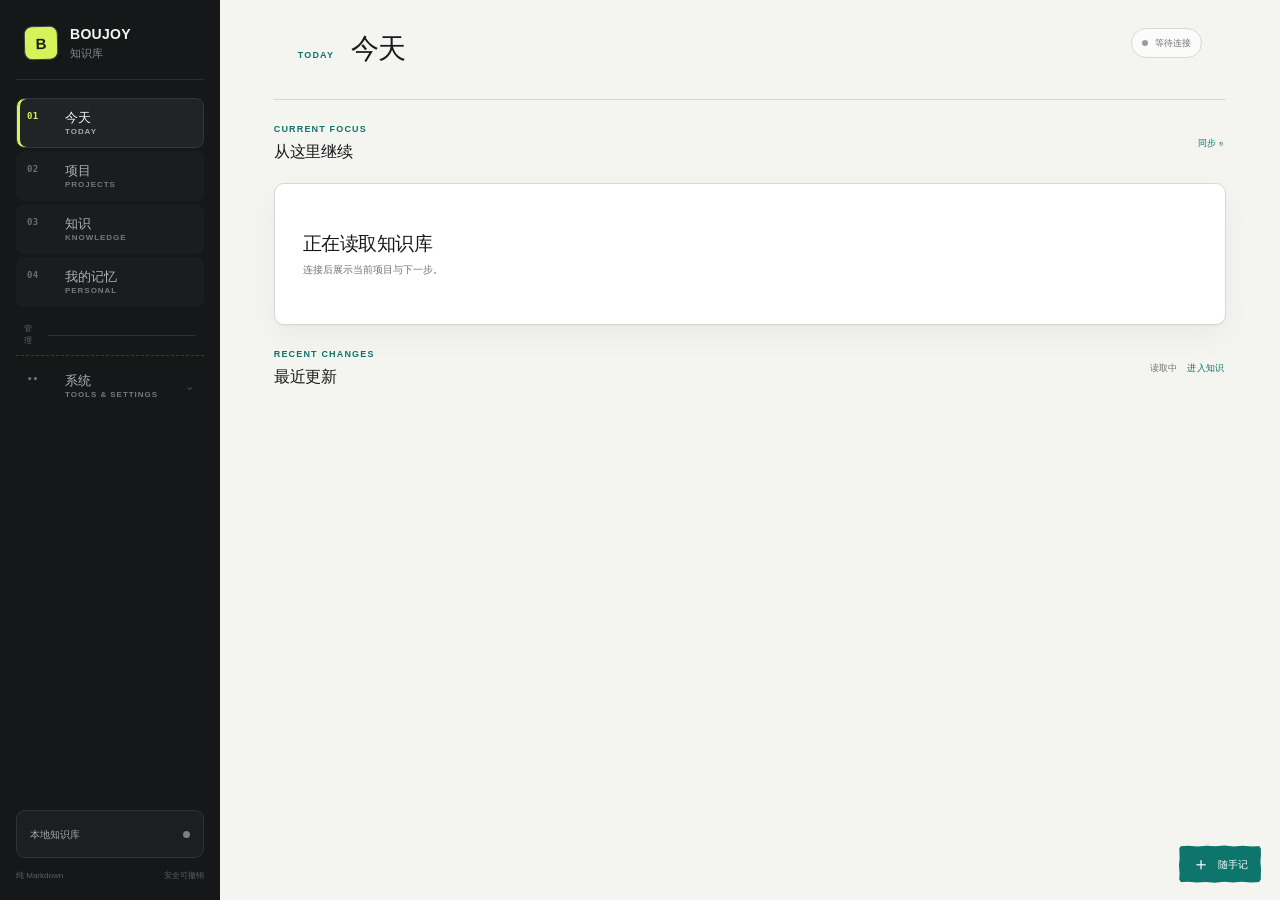
==== AI-Second-Brain-UI/index.html @ 70774db9 "refactor(ui): structure Bok around work and knowledge" ====
<!doctype html>
<html lang="zh-CN">
  <head>
    <meta charset="UTF-8" />
    <meta name="viewport" content="width=device-width, initial-scale=1" />
    <meta name="description" content="Boujoy知识库的本地工作台" />
    <title>Boujoy知识库</title>
    <link rel="icon" href="data:," />
    <link rel="stylesheet" href="./styles.css?v=20260824-22" />
    <link rel="stylesheet" href="./polish.css?v=20260830-3" />
  </head>
  <body class="context-hidden">
    <div class="app-shell">
      <aside class="sidebar" aria-label="知识库导航">
        <div class="brand">
          <div class="brand-mark" aria-hidden="true">B</div>
          <div class="brand-copy"><strong>BOUJOY</strong><span>知识库</span></div>
        </div>

        <nav class="nav-list" id="navList">
          <button class="nav-item is-active" data-view="overview" data-scope="library" aria-current="page" aria-label="今天">
            <span class="nav-number">01</span><span class="nav-copy"><strong>今天</strong><small>TODAY</small></span>
          </button>
          <button class="nav-item" data-view="library" data-scope="projects" aria-controls="libraryView" aria-label="项目">
            <span class="nav-number">02</span><span class="nav-copy"><strong>项目</strong><small>PROJECTS</small></span>
          </button>
          <button class="nav-item" data-view="library" data-scope="knowledge" aria-controls="libraryView" aria-label="知识">
            <span class="nav-number">03</span><span class="nav-copy"><strong>知识</strong><small>KNOWLEDGE</small></span>
          </button>
          <button class="nav-item" data-view="person" data-scope="library" aria-controls="personView" aria-label="我的记忆">
            <span class="nav-number">04</span><span class="nav-copy"><strong>我的记忆</strong><small>PERSONAL</small></span>
          </button>
          <div class="nav-divider" role="separator"><span>管理</span></div>
          <details class="nav-group" id="libraryNavGroup">
            <summary class="nav-group-toggle" aria-label="展开系统功能"><span class="nav-number">••</span><span class="nav-copy"><strong>系统</strong><small>TOOLS &amp; SETTINGS</small></span><span class="nav-chevron" aria-hidden="true">⌄</span></summary>
            <div class="nav-group-items">
              <button class="nav-item" data-view="memory" data-scope="library" data-memory-tab-target="today" aria-label="记忆管理"><span>记忆管理</span></button>
              <button class="nav-item" data-view="memory" data-scope="library" data-memory-tab-target="search" aria-label="记忆搜索"><span>记忆搜索</span></button>
              <button class="nav-item" data-view="memory" data-scope="library" data-memory-tab-target="inbox" aria-label="记忆收件箱"><span>记忆收件箱</span></button>
              <button class="nav-item" data-view="memory" data-scope="library" data-memory-tab-target="notes" aria-label="随手记"><span>随手记</span></button>
              <button class="nav-item" id="systemPipelineNav" data-view="pipeline" data-scope="library" aria-label="生产管线"><span>生产管线</span></button>
              <button class="nav-item" data-view="atlas" data-scope="library" aria-label="关系探索"><span>关系探索</span></button>
              <button class="nav-item" data-view="health" data-scope="library" aria-label="健康中心"><span>健康中心</span></button>
              <button class="nav-item" data-view="memory" data-scope="library" data-memory-tab-target="settings" aria-label="设置与备份"><span>设置与备份</span></button>
              <button class="nav-item" data-view="library" data-scope="all" aria-label="原始文件"><span>原始文件</span></button>
            </div>
          </details>
        </nav>

        <details class="vault-status" aria-live="polite">
          <summary class="status-title"><span>本地知识库</span><span class="status-dot" id="statusDot"></span></summary>
          <strong id="fileCount">正在连接</strong>
          <div class="vault-status-details">
            <div class="status-meter"><span id="statusMeter"></span></div>
            <p id="vaultPath">读取本地 Markdown</p>
            <button class="ghost-button" id="connectVault">选择知识库文件夹</button>
          </div>
          <input id="folderFallback" type="file" webkitdirectory multiple accept=".md,text/markdown" hidden />
        </details>

        <div class="sidebar-footer"><span>纯 Markdown</span><span>安全可撤销</span></div>
      </aside>

      <main class="main-panel">
        <header class="main-header">
          <div>
            <p class="eyebrow" id="mainEyebrow"></p>
            <h1 id="mainTitle">你的第二大脑</h1>
            <p class="main-subtitle" id="mainSubtitle">项目、知识与方法，在一个本地空间持续生长。</p>
          </div>
          <div class="sync-chip" id="syncChip"><span class="sync-indicator"></span><span id="syncLabel">正在连接</span></div>
        </header>

        <section class="search-section" id="searchSection" aria-label="搜索和筛选">
          <label class="search-box">
            <span aria-hidden="true">⌕</span>
            <input id="searchInput" type="search" autocomplete="off" aria-label="搜索知识库" placeholder="搜索项目、知识卡、标签或正文…" />
            <kbd id="searchShortcut">⌘ K</kbd>
          </label>
          <div class="filter-row" id="filterRow" aria-label="内容范围">
            <button class="filter-pill" data-scope="projects" aria-pressed="false">项目</button>
            <button class="filter-pill is-active" data-scope="knowledge" aria-pressed="true">知识</button>
            <button class="filter-pill" data-scope="all" aria-pressed="false">全部来源</button>
            <details class="filter-more" id="filterMore">
              <summary class="filter-more-toggle">更多 <span aria-hidden="true">⌄</span></summary>
              <div class="filter-more-menu">
                <button class="filter-pill" data-scope="content" data-conditional-scope aria-pressed="false">内容</button>
                <button class="filter-pill" data-scope="prompts" data-conditional-scope aria-pressed="false">提示词</button>
                <button class="filter-pill" data-scope="business" data-conditional-scope aria-pressed="false">商业</button>
                <button class="filter-pill" data-scope="skills" data-conditional-scope aria-pressed="false">Skill</button>
              </div>
            </details>
          </div>
          <div class="active-query" id="activeQuery" hidden>
            <span id="activeQueryText"></span><button id="clearFilters" type="button">清除条件</button>
          </div>
        </section>

        <div class="dashboard-view" id="overviewView">
          <section class="focus-section">
            <div class="section-heading">
              <div><span class="section-kicker">CURRENT FOCUS</span><h2>从这里继续</h2></div>
              <button class="text-button" id="manualRefresh">同步 ↻</button>
            </div>
            <article class="focus-card" id="focusCard">
              <div class="focus-placeholder"><div><h3>正在读取知识库</h3><p>连接后展示当前项目与下一步。</p></div></div>
            </article>
          </section>
          <div id="pipelinePreview" hidden></div>
          <section class="cards-section">
            <div class="section-heading">
              <div><span class="section-kicker">RECENT CHANGES</span><h2>最近更新</h2></div>
              <div class="section-actions"><span class="result-count" id="overviewResultCount">读取中</span><button class="text-button" id="viewAllCards" type="button">进入知识</button></div>
            </div>
            <div class="card-grid" id="overviewCardGrid"></div>
          </section>
          <section class="video-showcase-section" id="videoShowcaseSection" hidden>
            <div class="section-heading">
              <div><h2>视频</h2></div>
              <span class="result-count" id="videoResultCount">读取中</span>
            </div>
            <div class="video-showcase" id="videoShowcase"></div>
            <div class="empty-state video-empty" id="videoEmpty" hidden><strong>还没有登记视频</strong><p>把视频路径加入 00-System/Asset-Index.md 后，这里会自动出现。</p></div>
          </section>
        </div>

        <section class="tool-view memory-view" id="memoryView" hidden aria-label="Bok 记忆工作台">
          <div class="atlas-toolbar memory-toolbar">
            <div><span class="section-kicker">BOK MEMORY</span><h2>记忆工作台</h2><p>随手记、检索、受保护候选和撤销都在这里；后台理解默认不打断当前工作。</p></div>
            <div class="health-toolbar-actions"><button class="text-button" id="memoryQuickNote" type="button">＋ 随手记</button><button class="text-button" id="memoryRefresh" type="button">刷新 ↻</button></div>
          </div>
          <div class="person-loading" id="memoryLoading" role="status" aria-live="polite"><span class="sync-indicator"></span><strong>正在读取 Bok 状态</strong></div>
          <div class="person-unavailable" id="memoryUnavailable" hidden><span class="person-lock">◇</span><h3>Bok 暂时不可用</h3><p>请通过本地 App 或预览服务打开；知识库浏览仍可继续使用。</p></div>
          <div class="memory-workspace" id="memoryWorkspace" hidden>
            <section class="memory-hero" id="memoryHero"></section>
            <div class="person-tabs memory-tabs" id="memoryTabs" role="tablist" aria-label="Bok 工作台视图">
              <button class="is-active" id="memoryTodayTab" data-memory-tab="today" role="tab" aria-selected="true" aria-controls="memoryTodayPanel">今天</button>
              <button id="memorySearchTab" data-memory-tab="search" role="tab" aria-selected="false" aria-controls="memorySearchPanel" tabindex="-1">语义搜索</button>
              <button id="memoryInboxTab" data-memory-tab="inbox" role="tab" aria-selected="false" aria-controls="memoryInboxPanel" tabindex="-1">记忆收件箱 <span id="memoryInboxBadge">0</span></button>
              <button id="memoryNotesTab" data-memory-tab="notes" role="tab" aria-selected="false" aria-controls="memoryNotesPanel" tabindex="-1">随手记 <span id="memoryNotesBadge">0</span></button>
              <button id="memoryActivityTab" data-memory-tab="activity" role="tab" aria-selected="false" aria-controls="memoryActivityPanel" tabindex="-1">活动与撤销</button>
              <button id="memorySettingsTab" data-memory-tab="settings" role="tab" aria-selected="false" aria-controls="memorySettingsPanel" tabindex="-1">设置</button>
            </div>
            <section class="memory-panel" id="memoryTodayPanel" data-memory-panel="today" role="tabpanel" aria-labelledby="memoryTodayTab">
              <div class="memory-today-grid"><article class="memory-project-card" id="memoryProjectCard"></article><article class="memory-attention-card" id="memoryAttentionCard"></article></div>
              <section><div class="section-heading"><div><span class="section-kicker">RECENT ACTIVITY</span><h2>最近发生了什么</h2></div></div><div class="memory-activity-list" id="memoryTodayActivity"></div></section>
            </section>
            <section class="memory-panel" id="memorySearchPanel" data-memory-panel="search" role="tabpanel" aria-labelledby="memorySearchTab" hidden>
              <form class="memory-search-form" id="memorySearchForm"><label><span aria-hidden="true">⌕</span><input id="memorySearchInput" type="search" autocomplete="off" aria-label="搜索 Bok 记忆" placeholder="用一句话搜索知识、项目和方法…" /></label><div class="memory-search-scope" id="memorySearchScope"><button class="is-active" type="button" data-memory-scope="default">快速范围</button><button type="button" data-memory-scope="all">搜索全部</button></div><button class="primary-button" id="memorySearchSubmit" type="submit">搜索</button></form>
              <div class="memory-search-meta" id="memorySearchMeta">默认优先搜索日常知识；需要时再切换“搜索全部”。</div>
              <div class="memory-search-results" id="memorySearchResults"><div class="person-empty"><strong>输入你真正想找的内容</strong><p>结果会显示命中原因、来源段落和更新时间。</p></div></div>
            </section>
            <section class="memory-panel" id="memoryInboxPanel" data-memory-panel="inbox" role="tabpanel" aria-labelledby="memoryInboxTab" hidden><div class="memory-inbox-list" id="memoryInboxList"></div></section>
            <section class="memory-panel" id="memoryNotesPanel" data-memory-panel="notes" role="tabpanel" aria-labelledby="memoryNotesTab" hidden><div class="memory-panel-heading"><div><span class="section-kicker">QUICK NOTES</span><h2>随手记</h2><p>先记下来，不要求标题、分类或标签。</p></div><button class="primary-button" id="memoryNewNote" type="button">记一条</button></div><div class="memory-note-list" id="memoryNoteList"></div></section>
            <section class="memory-panel" id="memoryActivityPanel" data-memory-panel="activity" role="tabpanel" aria-labelledby="memoryActivityTab" hidden><div class="memory-activity-list" id="memoryActivityList"></div></section>
            <section class="memory-panel" id="memorySettingsPanel" data-memory-panel="settings" role="tabpanel" aria-labelledby="memorySettingsTab" hidden><div class="memory-settings-grid" id="memorySettingsGrid"></div><section class="memory-backup-section"><div class="memory-panel-heading"><div><span class="section-kicker">VAULT BACKUPS</span><h2>知识库本地备份</h2><p>只备份 Markdown；恢复前会再生成一份安全备份。</p></div><button class="primary-button" id="memoryCreateBackup" type="button">立即备份</button></div><div class="memory-backup-list" id="memoryBackupList"></div></section><section class="memory-backup-section" id="memoryPersonalBackupSection" hidden><div class="memory-panel-heading"><div><span class="section-kicker">PERSONAL CORE BACKUPS</span><h2>私人记忆独立备份</h2><p>与项目知识库物理分开，只包含 Personal Core 的 Markdown 事实源。</p></div><button class="primary-button" id="memoryCreatePersonalBackup" type="button">备份私人记忆</button></div><div class="memory-backup-list" id="memoryPersonalBackupList"></div></section></section>
          </div>
        </section>

        <section class="dashboard-view" id="libraryView" hidden>
          <section class="cards-section library-cards-section">
            <div class="section-heading">
              <div><span class="section-kicker">STRUCTURED LIBRARY</span><h2 id="cardsTitle">知识</h2><p class="section-description" id="cardsDescription">按主题组织可复用结论，原始记录保留为来源。</p></div>
              <span class="result-count" id="resultCount">读取中</span>
            </div>
            <div class="knowledge-collections" id="knowledgeCollections" hidden></div>
            <div class="card-grid" id="cardGrid"></div>
            <div class="load-more-row" id="loadMoreRow" hidden><button class="load-more-button" id="loadMore" type="button">加载更多</button></div>
            <div class="empty-state" id="emptyState" hidden><strong id="emptyStateTitle">没有找到匹配内容</strong><p id="emptyStateCopy">换一个关键词或清除筛选条件。</p><button class="ghost-button inline-ghost" data-clear-filters>清除条件</button></div>
          </section>
        </section>

        <section class="tool-view" id="pipelineView" hidden aria-label="内容生产管线">
          <div class="atlas-toolbar">
            <div><span class="section-kicker">CONTENT PIPELINE</span><h2>从知识走到成片</h2><p>读取 Dashboard 中的真实进度，快速找到缺失环节。</p></div>
            <div class="summary-chip" id="pipelineSummary">读取中</div>
          </div>
          <div class="pipeline-board" id="pipelineBoard"></div>
        </section>

        <section class="atlas-view" id="atlasView" hidden aria-label="知识库全景">
          <div class="atlas-toolbar">
            <div><h2>知识图谱</h2></div>
            <div class="atlas-stats" id="atlasStats"><span><strong>0</strong> 节点</span><span><strong>0</strong> 关联</span></div>
          </div>
          <div class="atlas-layout">
            <div class="atlas-stage" id="atlasStage">
              <canvas id="knowledgeGraph" aria-label="动态知识关系图"></canvas>
              <div class="atlas-orbit atlas-orbit-one" aria-hidden="true"></div><div class="atlas-orbit atlas-orbit-two" aria-hidden="true"></div>
              <div class="atlas-legend" id="atlasLegend"></div><div class="atlas-tooltip" id="atlasTooltip" hidden></div>
              <div class="atlas-controls" aria-label="图谱视图控制"><button id="atlasZoomOut" type="button" aria-label="缩小图谱">−</button><button id="atlasReset" type="button">适应</button><button id="atlasZoomIn" type="button" aria-label="放大图谱">＋</button></div>
              <div class="atlas-empty" id="atlasEmpty"><strong>连接知识库后生成全景</strong><p>项目、知识、内容和 Skill 会成为可探索节点。</p></div>
            </div>
            <aside class="atlas-accessible"><h3>节点列表</h3><ul id="atlasNodeList"></ul></aside>
          </div>
        </section>

        <section class="tool-view" id="healthView" hidden aria-label="知识库健康中心">
          <div class="atlas-toolbar">
            <div><span class="section-kicker">VAULT HEALTH</span><h2>知识库健康中心</h2><p>默认只读；清理候选需经过确认后移入系统废纸篓。</p></div>
            <div class="health-toolbar-actions"><button class="text-button cleanup-button" id="cleanupNow" type="button" hidden>安全清理候选</button><button class="text-button" id="healthRefresh">刷新数据 ↻</button></div>
          </div>
          <div class="health-score" id="healthScore"></div>
          <div class="health-grid" id="healthGrid"></div>
          <section class="health-details"><div class="section-heading"><div><span class="section-kicker">NEXT ACTIONS</span><h2>下一步建议</h2></div></div><div id="healthActions"></div></section>
        </section>

        <section class="tool-view person-view" id="personView" hidden aria-label="个人记忆中心">
          <div class="atlas-toolbar person-toolbar">
            <div><span class="section-kicker">PERSONAL CORE</span><h2>个人记忆中心</h2><p>它从长期对话、选择和项目经历形成理解；每条认识都有来源与撤销路径。</p></div>
            <div class="health-toolbar-actions"><button class="text-button" id="personProcess" type="button">整理新观察</button><button class="text-button" id="personRefresh" type="button">刷新 ↻</button></div>
          </div>
          <div class="person-loading" id="personLoading" role="status" aria-live="polite"><span class="sync-indicator"></span><strong>正在读取私人记忆</strong></div>
          <div class="person-unavailable" id="personUnavailable" hidden><span class="person-lock">◇</span><h3>私人记忆尚未启用</h3><p>Personal Core 必须位于知识库和 Git 仓库之外，路径不会显示在浏览器里。请使用本机 CLI 完成一次确认设置。</p><code>bok person setup "/absolute/path/Bok-Personal-Core" --confirm</code></div>
          <div id="personWorkspace" hidden>
            <section class="person-hero" id="personHero"></section>
            <div class="person-tabs" id="personTabs" role="tablist" aria-label="个人记忆视图">
              <button class="is-active" id="personProfileTab" data-person-tab="profile" role="tab" aria-selected="true" aria-controls="personProfilePanel">我的画像</button>
              <button id="personGraphTab" data-person-tab="graph" role="tab" aria-selected="false" aria-controls="personGraphPanel" tabindex="-1">理解图谱</button>
              <button id="personReviewTab" data-person-tab="review" role="tab" aria-selected="false" aria-controls="personReviewPanel" tabindex="-1">需要我介入 <span id="personPendingBadge">0</span></button>
              <button id="personEvidenceTab" data-person-tab="evidence" role="tab" aria-selected="false" aria-controls="personEvidencePanel" tabindex="-1">证据与结果</button>
              <button id="personCleanupTab" data-person-tab="cleanup" role="tab" aria-selected="false" aria-controls="personCleanupPanel" tabindex="-1">清理建议 <span id="personCleanupBadge">0</span></button>
            </div>
            <section class="person-panel" id="personProfilePanel" data-person-panel="profile" role="tabpanel" aria-labelledby="personProfileTab"><div class="person-profile-summary" id="personProfileSummary"></div><div class="person-permission-summary" id="personPermissionSummary"></div><div class="person-groups" id="personGroups"></div></section>
            <section class="person-panel" id="personGraphPanel" data-person-panel="graph" role="tabpanel" aria-labelledby="personGraphTab" hidden>
              <div class="person-graph-copy"><h2>它怎样理解你</h2><div class="person-graph-stats" id="personGraphStats"></div></div>
              <div class="person-graph-stage" id="personGraphStage">
                <canvas id="personGraph" aria-label="个人理解图谱"></canvas>
                <div class="person-graph-legend" id="personGraphLegend"></div>
                <div class="person-graph-tooltip" id="personGraphTooltip" hidden></div>
                <div class="person-graph-empty" id="personGraphEmpty"><strong>还没有可绘制的个人理解</strong><p>长期对话形成第一条稳定理解后，这里会自动生成关系。</p></div>
              </div>
              <ul class="person-graph-list" id="personGraphList" aria-label="个人理解节点列表"></ul>
            </section>
            <section class="person-panel" id="personReviewPanel" data-person-panel="review" role="tabpanel" aria-labelledby="personReviewTab" hidden><div class="person-review-list" id="personReviewList"></div></section>
            <section class="person-panel" id="personEvidencePanel" data-person-panel="evidence" role="tabpanel" aria-labelledby="personEvidenceTab" hidden>
              <div class="person-evidence-grid"><section><div class="section-heading"><div><span class="section-kicker">OBSERVATIONS</span><h2>最近观察</h2></div></div><div class="person-stream" id="personObservationList"></div></section><section><div class="section-heading"><div><span class="section-kicker">OUTCOMES</span><h2>回答结果</h2></div></div><div class="person-stream" id="personOutcomeList"></div></section></div>
              <section><div class="section-heading"><div><span class="section-kicker">INFLUENCE LOG</span><h2>哪些记忆影响了回答</h2></div></div><div class="person-stream" id="personImpactList"></div></section>
              <section><div class="section-heading"><div><span class="section-kicker">MEMORY TIMELINE</span><h2>记忆变化记录</h2></div></div><div class="person-timeline" id="personTimelineList"></div></section>
            </section>
            <section class="person-panel" id="personCleanupPanel" data-person-panel="cleanup" role="tabpanel" aria-labelledby="personCleanupTab" hidden><div class="person-cleanup-list" id="personCleanupList"></div></section>
          </div>
        </section>
      </main>

      <aside class="context-panel" id="contextPanel" aria-label="当前上下文">
        <header class="context-header">
          <div><span class="section-kicker">WORKING CONTEXT</span><h2 id="contextTitle">当前工作</h2></div>
          <button class="icon-button context-back-button" id="closeSelection" aria-label="返回当前工作" hidden>返回</button>
        </header>
        <section class="context-block"><h3>下一步</h3><div class="action-list" id="actionList"></div></section>
        <section class="context-block"><div class="block-title-row"><h3>最近</h3><span id="lastSync">尚未同步</span></div><div class="timeline" id="timeline"></div></section>
        <section class="context-block"><h3>关联标签</h3><div class="tag-cloud" id="tagCloud"></div></section>
      </aside>
    </div>

    <div class="toast" id="toast" role="status" aria-live="polite"></div>

    <dialog class="cleanup-dialog" id="cleanupDialog">
      <form method="dialog" class="cleanup-dialog-card">
        <span class="section-kicker">SAFE CLEANUP</span>
        <h2>移到系统废纸篓？</h2>
        <p id="cleanupSummary">只处理清理报告中已登记的候选，不会删除知识卡或 Asset-Index 成品。</p>
        <ul id="cleanupList"></ul>
        <div class="cleanup-dialog-actions"><button class="reader-action" value="cancel">取消</button><button class="primary-button" id="confirmCleanup" value="default" type="submit">移到废纸篓</button></div>
      </form>
    </dialog>

    <dialog class="reader-dialog" id="readerDialog">
      <div class="reader-toolbar">
        <div class="reader-heading"><span class="section-kicker" id="readerType">KNOWLEDGE CARD</span><h2 id="readerTitle">知识卡</h2><p id="readerPath"></p></div>
        <div class="reader-actions">
          <button class="reader-action" id="copyCodex" type="button">交给 Codex</button>
          <button class="reader-action" id="editCard" type="button" hidden>编辑 Markdown</button>
          <button class="reader-action" id="copyPath" type="button">复制路径</button>
          <button class="reader-action" id="revealFile" type="button">Finder 中显示</button>
          <button class="reader-action danger-action" id="deleteCard" type="button" hidden>移到废纸篓</button>
          <button class="icon-button" id="closeReader" aria-label="关闭预览">×</button>
        </div>
      </div>
      <article class="markdown-reader" id="markdownReader"></article>
    </dialog>

    <dialog class="cleanup-dialog" id="deleteCardDialog">
      <form method="dialog" class="cleanup-dialog-card">
        <span class="section-kicker">DELETE KNOWLEDGE CARD</span>
        <h2>移除这张知识卡？</h2>
        <p id="deleteCardSummary">Markdown 内容卡片会被移到系统废纸篓。系统入口、索引、UI 和 Skill 源文件始终受保护。</p>
        <div class="cleanup-dialog-actions"><button class="reader-action" value="cancel">取消</button><button class="primary-button danger-button" id="confirmDeleteCard" value="default" type="submit">移到废纸篓</button></div>
      </form>
    </dialog>

    <dialog class="cleanup-dialog person-edit-dialog" id="personEditDialog" aria-labelledby="personEditTitle">
      <form method="dialog" class="cleanup-dialog-card" id="personEditForm">
        <span class="section-kicker" id="personEditKicker">PERSONAL MEMORY</span>
        <h2 id="personEditTitle">修改记忆</h2>
        <p id="personEditHint">修改会保留旧版本和来源。</p>
        <textarea id="personEditValue" rows="5" maxlength="1000" aria-label="个人记忆内容"></textarea>
        <input id="personEditClaimId" type="hidden" />
        <input id="personEditMode" type="hidden" />
        <div class="cleanup-dialog-actions"><button class="reader-action" value="cancel">取消</button><button class="primary-button" id="personEditConfirm" value="default" type="submit">保存</button></div>
      </form>
    </dialog>

    <dialog class="cleanup-dialog" id="personConfirmDialog" aria-labelledby="personConfirmTitle">
      <form method="dialog" class="cleanup-dialog-card" id="personConfirmForm">
        <span class="section-kicker">PERSONAL MEMORY</span>
        <h2 id="personConfirmTitle">确认操作</h2>
        <p id="personConfirmHint">历史和版本会继续保留。</p>
        <input id="personConfirmClaimId" type="hidden" />
        <input id="personConfirmAction" type="hidden" />
        <div class="cleanup-dialog-actions"><button class="reader-action" value="cancel">取消</button><button class="primary-button danger-button" id="personConfirmButton" value="default" type="submit">确认</button></div>
      </form>
    </dialog>

    <button class="quick-note-launcher" id="quickNoteLauncher" type="button" aria-label="打开随手记" title="随手记 · Command/Ctrl + Shift + N"><span>＋</span><strong>随手记</strong></button>

    <dialog class="cleanup-dialog quick-note-dialog" id="quickNoteDialog" aria-labelledby="quickNoteTitle">
      <form method="dialog" class="cleanup-dialog-card" id="quickNoteForm">
        <h2 id="quickNoteTitle">随手记</h2>
        <textarea id="quickNoteValue" rows="10" maxlength="20000" aria-label="随手记内容" placeholder="写下想法、待办、链接或刚得出的结论…"></textarea>
        <div class="quick-note-meta"><span id="quickNoteDraftState">草稿已在本机保留</span><span id="quickNoteCount">0 / 20000</span></div>
        <div class="cleanup-dialog-actions"><button class="reader-action" value="cancel">稍后再写</button><button class="primary-button" id="quickNoteSave" value="default" type="submit">记下来 <kbd>⌘↵</kbd></button></div>
      </form>
    </dialog>

    <dialog class="reader-dialog document-edit-dialog" id="documentEditDialog" aria-labelledby="documentEditTitle">
      <form method="dialog" id="documentEditForm">
        <div class="reader-toolbar"><div class="reader-heading"><span class="section-kicker">VERSIONED MARKDOWN</span><h2 id="documentEditTitle">编辑 Markdown</h2><p id="documentEditPath"></p></div><button class="icon-button" value="cancel" aria-label="关闭编辑器">×</button></div>
        <textarea id="documentEditValue" spellcheck="false"></textarea>
        <div class="document-edit-footer"><label><input id="documentImportantConfirm" type="checkbox" /> 我确认这是重要内容时也要保存本次修改</label><div><button class="reader-action" value="cancel">取消</button><button class="primary-button" id="documentEditSave" value="default" type="submit">保存新版本</button></div></div>
      </form>
    </dialog>

    <dialog class="cleanup-dialog" id="memoryActionDialog" aria-labelledby="memoryActionTitle">
      <form method="dialog" class="cleanup-dialog-card" id="memoryActionForm">
        <span class="section-kicker">BOK MEMORY</span><h2 id="memoryActionTitle">确认操作</h2><p id="memoryActionHint"></p>
        <textarea id="memoryActionReason" rows="4" maxlength="500" placeholder="可填写原因"></textarea>
        <input id="memoryActionMode" type="hidden" /><input id="memoryActionReference" type="hidden" />
        <div class="cleanup-dialog-actions"><button class="reader-action" value="cancel">取消</button><button class="primary-button" id="memoryActionConfirm" value="default" type="submit">确认</button></div>
      </form>
    </dialog>

    <dialog class="cleanup-dialog" id="backupRestoreDialog" aria-labelledby="backupRestoreTitle">
      <form method="dialog" class="cleanup-dialog-card" id="backupRestoreForm">
        <span class="section-kicker">RESTORE BACKUP</span><h2 id="backupRestoreTitle">恢复这份备份？</h2><p id="backupRestoreHint">这会覆盖备份中对应的 Markdown。恢复前会自动生成一份当前安全备份。</p>
        <label class="restore-confirm-label">输入当前数据源名称 <strong id="backupVaultName"></strong><input id="backupVaultConfirm" autocomplete="off" /></label><input id="backupRestoreId" type="hidden" /><input id="backupRestoreKind" type="hidden" />
        <div class="cleanup-dialog-actions"><button class="reader-action" value="cancel">取消</button><button class="primary-button danger-button" id="backupRestoreConfirm" value="default" type="submit">确认恢复</button></div>
      </form>
    </dialog>

    <script src="./app.js?v=20260824-11" defer></script>
  </body>
</html>
---- AI-Second-Brain-UI/styles.css ----
:root {
  --canvas: #f2f1ec;
  --paper: #fffefa;
  --paper-strong: #ffffff;
  --ink: #172b2d;
  --muted: #687879;
  --line: rgba(23, 43, 45, 0.1);
  --navy: #13283d;
  --navy-soft: #1e3a55;
  --teal: #16a58e;
  --teal-dark: #087f73;
  --teal-soft: #def5ee;
  --blue: #4d7cfe;
  --blue-soft: #e9efff;
  --amber: #d98d2f;
  --amber-soft: #fff1d8;
  --violet: #8066de;
  --violet-soft: #eeeaff;
  --coral: #d66758;
  --shadow: 0 22px 64px rgba(31, 46, 45, 0.09);
  --shadow-small: 0 10px 28px rgba(31, 46, 45, 0.075);
  --radius: 24px;
  font-family:
    "Microsoft YaHei UI", "PingFang SC", "Noto Sans CJK SC", "Segoe UI",
    sans-serif;
  color: var(--ink);
  background: var(--canvas);
  font-synthesis: none;
}

body,
button,
input,
textarea,
select,
summary {
  font-family: "Microsoft YaHei UI", "PingFang SC", "Noto Sans CJK SC", "Segoe UI", sans-serif;
  font-synthesis: none;
}

.markdown-reader,
.markdown-reader p,
.markdown-reader li,
.markdown-reader blockquote,
.markdown-reader table,
.document-editor textarea,
pre,
code {
  font-family: "Microsoft YaHei UI", "PingFang SC", "Noto Sans CJK SC", sans-serif;
}

* {
  box-sizing: border-box;
}

html,
body {
  min-width: 1180px;
  min-height: 720px;
  margin: 0;
}

body {
  min-height: 100vh;
  padding: 14px;
  background:
    radial-gradient(circle at 52% 2%, rgba(255, 255, 255, 0.95), transparent 37%),
    linear-gradient(135deg, #f6f3ec, #eae9e4);
}

button,
input {
  font: inherit;
}

button {
  color: inherit;
}

button:focus-visible,
input:focus-visible,
textarea:focus-visible,
summary:focus-visible {
  outline: 2px solid rgba(22, 165, 142, 0.72);
  outline-offset: 3px;
}

.app-shell {
  display: grid;
  grid-template-columns: 276px minmax(620px, 1fr) 390px;
  gap: 14px;
  min-height: calc(100vh - 28px);
}

.sidebar {
  position: sticky;
  top: 14px;
  display: flex;
  height: calc(100vh - 28px);
  flex-direction: column;
  padding: 30px 22px 22px;
  color: #f4fbfa;
  background:
    radial-gradient(circle at 20% 25%, rgba(22, 154, 140, 0.16), transparent 24%),
    linear-gradient(160deg, #102237 0%, #0c192a 72%, #11253b 100%);
  border-radius: 28px;
  box-shadow: 0 18px 48px rgba(9, 22, 34, 0.16);
  overflow: auto;
}

.brand {
  display: flex;
  align-items: center;
  gap: 13px;
  min-height: 50px;
}

.brand strong,
.brand small {
  display: block;
}

.brand strong {
  font-size: 17px;
  letter-spacing: 0.01em;
}

.brand small {
  margin-top: 4px;
  color: rgba(228, 243, 241, 0.55);
  font-size: 10px;
  letter-spacing: 0.13em;
  text-transform: uppercase;
}

.brand-mark {
  position: relative;
  display: grid;
  width: 38px;
  height: 38px;
  place-items: center;
  border: 1px solid rgba(58, 220, 197, 0.42);
  border-radius: 13px;
  background: rgba(21, 154, 140, 0.14);
}

.brand-mark span {
  position: absolute;
  width: 5px;
  border-radius: 6px;
  background: #32d5be;
}

.brand-mark span:nth-child(1) {
  height: 20px;
  transform: translateX(-8px);
}

.brand-mark span:nth-child(2) {
  height: 27px;
}

.brand-mark span:nth-child(3) {
  height: 16px;
  transform: translateX(8px);
}

.nav-list {
  display: grid;
  gap: 7px;
  margin-top: 34px;
}

.nav-item {
  display: flex;
  align-items: center;
  gap: 14px;
  width: 100%;
  padding: 12px 14px;
  border: 0;
  border-radius: 16px;
  color: rgba(238, 248, 247, 0.76);
  background: transparent;
  cursor: pointer;
  text-align: left;
  transition:
    transform 220ms ease,
    color 220ms ease,
    background 220ms ease;
}

.nav-item:hover {
  color: white;
  background: rgba(255, 255, 255, 0.06);
  transform: translateX(2px);
}

.nav-item.is-active {
  color: white;
  background: linear-gradient(90deg, rgba(21, 154, 140, 0.5), rgba(21, 154, 140, 0.22));
  box-shadow: inset 0 0 0 1px rgba(40, 208, 185, 0.12);
}

.nav-icon {
  display: grid;
  width: 24px;
  height: 24px;
  place-items: center;
  border: 1px solid rgba(233, 250, 248, 0.36);
  border-radius: 9px;
  font-size: 12px;
}

.vault-status {
  margin-top: auto;
  padding: 17px;
  border: 1px solid rgba(255, 255, 255, 0.07);
  border-radius: 22px;
  background: rgba(255, 255, 255, 0.055);
  box-shadow: 0 18px 36px rgba(4, 13, 23, 0.18);
}

.status-title {
  display: flex;
  justify-content: space-between;
  color: rgba(241, 250, 249, 0.72);
  font-size: 12px;
}

.status-dot {
  width: 8px;
  height: 8px;
  border-radius: 50%;
  background: #6c7c8e;
  box-shadow: 0 0 0 5px rgba(108, 124, 142, 0.1);
}

.status-dot.is-live {
  background: #31d4b8;
  box-shadow: 0 0 0 5px rgba(49, 212, 184, 0.12);
}

.status-meter {
  height: 5px;
  margin: 14px 0 11px;
  overflow: hidden;
  border-radius: 99px;
  background: rgba(255, 255, 255, 0.08);
}

.status-meter span {
  display: block;
  width: 12%;
  height: 100%;
  border-radius: inherit;
  background: linear-gradient(90deg, #25c9b4, #4ee4c8);
  transition: width 700ms cubic-bezier(0.2, 0.8, 0.2, 1);
}

.vault-status strong {
  display: block;
  font-size: 14px;
}

.vault-status p {
  min-height: 32px;
  margin: 8px 0 12px;
  color: rgba(238, 248, 247, 0.55);
  font-size: 11px;
  line-height: 1.45;
  word-break: break-all;
}

.status-title {
  align-items: center;
  cursor: pointer;
  list-style: none;
}

.status-title::-webkit-details-marker {
  display: none;
}

.vault-status strong {
  margin-top: 10px;
}

.vault-status-details {
  padding-top: 2px;
}

.ghost-button,
.primary-button,
.text-button,
.icon-button {
  border: 0;
  cursor: pointer;
}

.ghost-button {
  width: 100%;
  padding: 9px 10px;
  border: 1px solid rgba(62, 218, 196, 0.32);
  border-radius: 14px;
  color: #aaf7eb;
  background: rgba(21, 154, 140, 0.12);
  font-size: 12px;
  transition:
    background 200ms ease,
    transform 200ms ease;
}

.ghost-button:hover {
  background: rgba(21, 154, 140, 0.22);
  transform: translateY(-1px);
}

.sidebar-footer {
  display: flex;
  justify-content: space-between;
  margin-top: 16px;
  color: rgba(232, 246, 244, 0.42);
  font-size: 10px;
}

.main-panel {
  min-width: 0;
  padding: 34px 34px 50px;
  overflow: hidden;
  border: 1px solid rgba(255, 255, 255, 0.72);
  border-radius: 28px;
  background:
    linear-gradient(rgba(255, 255, 255, 0.42), rgba(255, 255, 255, 0.42)),
    var(--canvas);
  box-shadow: var(--shadow);
}

.main-header,
.section-heading,
.block-title-row,
.context-header {
  display: flex;
  align-items: center;
  justify-content: space-between;
}

.eyebrow,
.section-kicker {
  display: block;
  margin: 0 0 6px;
  color: var(--teal-dark);
  font-size: 10px;
  font-weight: 800;
  letter-spacing: 0.17em;
}

.main-header h1 {
  margin: 0;
  font-size: clamp(26px, 2vw, 34px);
  letter-spacing: -0.03em;
}

.main-subtitle {
  margin: 8px 0 0;
  color: var(--muted);
  font-size: 11px;
  line-height: 1.5;
}

.sync-chip {
  display: flex;
  align-items: center;
  gap: 8px;
  padding: 8px 12px;
  border: 1px solid var(--line);
  border-radius: 999px;
  color: var(--muted);
  background: rgba(255, 255, 255, 0.62);
  font-size: 11px;
}

.sync-indicator {
  width: 7px;
  height: 7px;
  border-radius: 50%;
  background: #92a09f;
}

.sync-chip.is-live .sync-indicator {
  background: var(--teal);
  box-shadow: 0 0 0 4px rgba(21, 154, 140, 0.1);
}

.sync-chip.is-syncing .sync-indicator {
  animation: pulse 900ms ease-in-out infinite alternate;
  background: var(--blue);
}

@keyframes pulse {
  to {
    transform: scale(1.6);
    opacity: 0.45;
  }
}

.search-section {
  margin-top: 26px;
}

.search-box {
  display: grid;
  grid-template-columns: 24px 1fr auto;
  align-items: center;
  gap: 8px;
  padding: 0 15px;
  border: 1px solid var(--line);
  border-radius: 19px;
  background: rgba(255, 255, 255, 0.74);
  box-shadow: 0 7px 22px rgba(37, 47, 45, 0.035);
  transition:
    border-color 220ms ease,
    box-shadow 220ms ease;
}

.search-box:focus-within {
  border-color: rgba(21, 154, 140, 0.5);
  box-shadow: 0 0 0 4px rgba(21, 154, 140, 0.08);
}

.search-box > span {
  color: var(--muted);
  font-size: 22px;
}

.search-box input {
  width: 100%;
  height: 50px;
  border: 0;
  outline: 0;
  color: var(--ink);
  background: transparent;
}

.search-box input::placeholder {
  color: #96a09f;
}

kbd {
  padding: 4px 7px;
  border: 1px solid var(--line);
  border-bottom-width: 2px;
  border-radius: 7px;
  color: #879392;
  background: #faf9f5;
  font-size: 10px;
}

.filter-row {
  display: flex;
  flex-wrap: wrap;
  gap: 8px;
  margin-top: 12px;
}

.filter-pill {
  padding: 7px 13px;
  border: 1px solid var(--line);
  border-radius: 999px;
  color: var(--muted);
  background: rgba(255, 255, 255, 0.54);
  cursor: pointer;
  font-size: 11px;
  transition: all 180ms ease;
}

.filter-pill:hover,
.filter-pill.is-active {
  border-color: var(--teal);
  color: white;
  background: var(--teal);
}

.filter-more {
  position: relative;
}

.filter-more-toggle {
  display: flex;
  align-items: center;
  gap: 6px;
  padding: 7px 13px;
  border: 1px solid var(--line);
  border-radius: 9px;
  color: var(--muted);
  background: rgba(255, 255, 255, 0.54);
  cursor: pointer;
  list-style: none;
  font-size: 11px;
}

.filter-more-toggle::-webkit-details-marker {
  display: none;
}

.filter-more[open] .filter-more-toggle span {
  transform: rotate(180deg);
}

.filter-more-menu {
  position: absolute;
  top: calc(100% + 7px);
  left: 0;
  z-index: 12;
  display: grid;
  min-width: 142px;
  gap: 6px;
  padding: 9px;
  border: 1px solid var(--line);
  border-radius: 7px 13px 9px 11px;
  background: var(--paper);
  box-shadow: var(--shadow-small);
}

.filter-more-menu .filter-pill {
  width: 100%;
  text-align: left;
}

.focus-section,
.cards-section {
  margin-top: 28px;
}

.section-heading {
  margin-bottom: 12px;
}

.section-heading h2,
.context-header h2 {
  margin: 0;
  font-size: 18px;
}

.text-button {
  padding: 8px 0;
  color: var(--teal-dark);
  background: transparent;
  font-size: 11px;
}

.focus-card {
  position: relative;
  display: flex;
  min-height: 158px;
  align-items: center;
  justify-content: space-between;
  gap: 22px;
  padding: 25px;
  overflow: hidden;
  border: 1px solid rgba(21, 37, 38, 0.1);
  border-radius: 26px;
  background:
    radial-gradient(circle at 92% 15%, rgba(21, 154, 140, 0.1), transparent 33%),
    var(--paper);
  box-shadow: var(--shadow-small);
}

.focus-card::after {
  position: absolute;
  right: -35px;
  bottom: -44px;
  width: 170px;
  height: 170px;
  border: 1px solid rgba(21, 154, 140, 0.1);
  border-radius: 50%;
  content: "";
}

.focus-placeholder,
.focus-project {
  display: flex;
  min-width: 0;
  align-items: center;
  gap: 18px;
}

.focus-symbol,
.project-symbol {
  display: grid;
  flex: 0 0 68px;
  width: 68px;
  height: 68px;
  place-items: center;
  border-radius: 17px;
  color: white;
  background: linear-gradient(145deg, #19314c, #102237);
  box-shadow: 0 12px 28px rgba(16, 34, 55, 0.18);
  font-family: Consolas, monospace;
  font-size: 22px;
  font-weight: 700;
}

.focus-card h3 {
  margin: 0 0 7px;
  font-size: 18px;
}

.focus-card p {
  max-width: 560px;
  margin: 0;
  color: var(--muted);
  font-size: 12px;
  line-height: 1.6;
}

.focus-meta {
  display: flex;
  flex-wrap: wrap;
  gap: 8px;
  margin-top: 13px;
}

.focus-meta span {
  padding: 5px 9px;
  border-radius: 999px;
  color: var(--teal-dark);
  background: var(--teal-soft);
  font-size: 10px;
}

.primary-button {
  position: relative;
  z-index: 1;
  flex: 0 0 auto;
  padding: 11px 16px;
  border-radius: 15px;
  color: white;
  background: var(--teal);
  box-shadow: 0 9px 20px rgba(21, 154, 140, 0.2);
  font-size: 12px;
  transition:
    transform 180ms ease,
    box-shadow 180ms ease;
}

.primary-button:hover {
  transform: translateY(-2px);
  box-shadow: 0 12px 25px rgba(21, 154, 140, 0.27);
}

.result-count {
  color: var(--muted);
  font-size: 11px;
}

.card-grid {
  display: grid;
  grid-template-columns: repeat(2, minmax(0, 1fr));
  gap: 14px;
}

.knowledge-card {
  position: relative;
  min-height: 186px;
  padding: 19px 20px 16px;
  overflow: hidden;
  border: 1px solid rgba(21, 37, 38, 0.1);
  border-radius: 22px;
  background: rgba(255, 253, 248, 0.9);
  box-shadow: 0 8px 20px rgba(37, 47, 45, 0.045);
  cursor: pointer;
  animation: cardIn 480ms both cubic-bezier(0.2, 0.8, 0.2, 1);
  transition:
    transform 220ms ease,
    box-shadow 220ms ease,
    border-color 220ms ease;
}

.knowledge-card:hover {
  border-color: rgba(21, 154, 140, 0.35);
  box-shadow: var(--shadow-small);
  transform: translateY(-3px);
}

.knowledge-card.is-selected {
  border-color: var(--teal);
  box-shadow: 0 0 0 3px rgba(21, 154, 140, 0.08);
}

@keyframes cardIn {
  from {
    opacity: 0;
    transform: translateY(10px);
  }
  to {
    opacity: 1;
    transform: translateY(0);
  }
}

.card-icon {
  display: grid;
  width: 42px;
  height: 42px;
  place-items: center;
  margin-bottom: 14px;
  border-radius: 15px;
  font-family: Consolas, monospace;
  font-weight: 800;
}

.card-icon.blue {
  color: var(--blue);
  background: var(--blue-soft);
}

.card-icon.teal {
  color: var(--teal-dark);
  background: var(--teal-soft);
}

.card-icon.amber {
  color: var(--amber);
  background: var(--amber-soft);
}

.card-icon.violet {
  color: var(--violet);
  background: var(--violet-soft);
}

.card-type {
  position: absolute;
  top: 20px;
  right: 18px;
  color: var(--muted);
  font-size: 10px;
}

.knowledge-card h3 {
  margin: 0 0 7px;
  overflow: hidden;
  font-size: 15px;
  line-height: 1.35;
  text-overflow: ellipsis;
  white-space: nowrap;
}

.knowledge-card p {
  display: -webkit-box;
  min-height: 38px;
  margin: 0;
  overflow: hidden;
  color: var(--muted);
  font-size: 11px;
  line-height: 1.65;
  -webkit-box-orient: vertical;
  -webkit-line-clamp: 2;
}

.card-footer {
  display: flex;
  align-items: center;
  justify-content: space-between;
  gap: 10px;
  margin-top: 13px;
}

.tag-row {
  display: flex;
  min-width: 0;
  gap: 5px;
  overflow: hidden;
}

.tag-row span {
  flex: 0 0 auto;
  padding: 4px 7px;
  border-radius: 999px;
  color: #3c6f88;
  background: #eaf5f7;
  font-size: 9px;
}

.updated {
  flex: 0 0 auto;
  color: #98a19f;
  font-size: 9px;
}

.load-more-row {
  display: flex;
  justify-content: center;
  margin-top: 18px;
}

.load-more-row[hidden] {
  display: none;
}

.load-more-button {
  padding: 10px 18px;
  border: 1px solid rgba(21, 154, 140, 0.28);
  border-radius: 14px;
  color: var(--teal-dark);
  background: rgba(255, 255, 255, 0.72);
  box-shadow: 0 7px 18px rgba(31, 46, 45, 0.05);
  cursor: pointer;
  font-size: 11px;
  transition:
    border-color 180ms ease,
    background 180ms ease,
    transform 180ms ease;
}

.load-more-button:hover {
  border-color: var(--teal);
  background: var(--teal-soft);
  transform: translateY(-1px);
}

.empty-state {
  padding: 48px 20px;
  border: 1px dashed rgba(21, 37, 38, 0.2);
  border-radius: 22px;
  color: var(--muted);
  text-align: center;
}

.empty-state strong {
  display: block;
  margin-bottom: 7px;
  color: var(--ink);
}

.context-panel {
  position: sticky;
  top: 14px;
  height: calc(100vh - 28px);
  padding: 34px 28px;
  overflow-y: auto;
  border: 1px solid rgba(255, 255, 255, 0.72);
  border-radius: 28px;
  background: rgba(255, 253, 248, 0.82);
  backdrop-filter: blur(14px);
  box-shadow: var(--shadow);
}

.context-header {
  padding-bottom: 18px;
  border-bottom: 1px solid var(--line);
}

.icon-button {
  display: grid;
  width: 34px;
  height: 34px;
  place-items: center;
  border: 1px solid var(--line);
  border-radius: 13px;
  color: var(--muted);
  background: rgba(255, 255, 255, 0.66);
  font-size: 20px;
}

.context-block {
  padding: 21px 0;
  border-bottom: 1px solid var(--line);
}

.context-block h3 {
  margin: 0 0 13px;
  font-size: 13px;
}

.block-title-row > span {
  color: #929c9a;
  font-size: 9px;
}

.action-list {
  display: grid;
  gap: 8px;
}

.action-item {
  display: grid;
  grid-template-columns: 24px 1fr;
  gap: 10px;
  padding: 11px;
  border: 1px solid rgba(21, 37, 38, 0.08);
  border-radius: 17px;
  background: rgba(255, 255, 255, 0.55);
  text-align: left;
}

.action-item .check {
  display: grid;
  width: 22px;
  height: 22px;
  place-items: center;
  border-radius: 50%;
  color: white;
  background: var(--teal);
  font-size: 10px;
}

.action-item strong,
.action-item small {
  display: block;
}

.action-item strong {
  font-size: 11px;
  line-height: 1.45;
}

.action-item small {
  margin-top: 4px;
  color: var(--muted);
  font-size: 9px;
}

.timeline {
  display: grid;
  gap: 15px;
}

.timeline-item {
  position: relative;
  display: grid;
  grid-template-columns: 14px 1fr;
  gap: 10px;
  padding: 0;
  border: 0;
  background: transparent;
  cursor: default;
  text-align: left;
}

button.timeline-item {
  cursor: pointer;
}

button.timeline-item:hover strong {
  color: var(--teal-dark);
}

.timeline-item:not(:last-child)::after {
  position: absolute;
  top: 14px;
  bottom: -16px;
  left: 5px;
  width: 1px;
  background: var(--line);
  content: "";
}

.timeline-dot {
  position: relative;
  z-index: 1;
  width: 10px;
  height: 10px;
  margin-top: 3px;
  border: 2px solid var(--paper);
  border-radius: 50%;
  box-shadow: 0 0 0 1px rgba(21, 37, 38, 0.08);
  background: var(--blue);
}

.teal-dot {
  background: var(--teal);
}

.timeline-item strong,
.timeline-item small {
  display: block;
}

.timeline-item strong {
  font-size: 11px;
  line-height: 1.4;
}

.timeline-item small {
  margin-top: 3px;
  color: var(--muted);
  font-size: 9px;
}

.tag-cloud {
  display: flex;
  flex-wrap: wrap;
  gap: 7px;
}

.tag-cloud button {
  padding: 6px 9px;
  border: 1px solid rgba(40, 100, 215, 0.13);
  border-radius: 999px;
  color: #2f6f9a;
  background: #eff7fb;
  cursor: pointer;
  font-size: 9px;
}

.source-card {
  margin-top: 20px;
  padding: 17px;
  border-radius: 22px;
  color: #ddfaf5;
  background:
    radial-gradient(circle at 90% 5%, rgba(52, 217, 194, 0.22), transparent 40%),
    var(--navy);
  box-shadow: var(--shadow-small);
}

.source-card span,
.source-card strong {
  display: block;
}

.source-card span {
  color: #61d9c8;
  font-size: 9px;
  font-weight: 800;
  letter-spacing: 0.13em;
  text-transform: uppercase;
}

.source-card strong {
  margin-top: 7px;
  font-size: 13px;
}

.source-card p {
  margin: 8px 0 0;
  color: rgba(231, 248, 246, 0.58);
  font-size: 9px;
  line-height: 1.6;
}

.toast {
  position: fixed;
  z-index: 30;
  right: 24px;
  bottom: 24px;
  max-width: 360px;
  padding: 12px 16px;
  border-radius: 16px;
  color: white;
  background: var(--navy);
  box-shadow: 0 15px 40px rgba(11, 29, 43, 0.23);
  font-size: 12px;
  opacity: 0;
  pointer-events: none;
  transform: translateY(12px);
  transition:
    opacity 250ms ease,
    transform 250ms ease;
}

.toast.is-visible {
  opacity: 1;
  transform: translateY(0);
}

.reader-dialog {
  width: min(840px, calc(100vw - 80px));
  max-height: calc(100vh - 80px);
  padding: 0;
  overflow: hidden;
  border: 1px solid var(--line);
  border-radius: 28px;
  color: var(--ink);
  background: var(--paper);
  box-shadow: 0 28px 90px rgba(11, 29, 43, 0.25);
}

.reader-dialog::backdrop {
  background: rgba(9, 22, 34, 0.48);
  backdrop-filter: blur(5px);
}

.reader-toolbar {
  display: flex;
  align-items: flex-start;
  justify-content: space-between;
  gap: 20px;
  padding: 24px 28px 20px;
  border-bottom: 1px solid var(--line);
}

.reader-toolbar h2 {
  margin: 0;
  font-size: 22px;
}

.reader-toolbar p {
  margin: 7px 0 0;
  color: var(--muted);
  font-family: Consolas, monospace;
  font-size: 9px;
}

.markdown-reader {
  max-height: calc(100vh - 210px);
  padding: 25px 28px 42px;
  overflow-y: auto;
  font-size: 13px;
  line-height: 1.8;
}

.markdown-reader h1,
.markdown-reader h2,
.markdown-reader h3 {
  margin: 1.5em 0 0.6em;
  line-height: 1.35;
}

.markdown-reader h1 {
  font-size: 22px;
}

.markdown-reader h2 {
  padding-bottom: 7px;
  border-bottom: 1px solid var(--line);
  font-size: 17px;
}

.markdown-reader h3 {
  font-size: 14px;
}

.markdown-reader p {
  margin: 0 0 1em;
}

.markdown-reader ul,
.markdown-reader ol {
  padding-left: 22px;
}

.markdown-reader blockquote {
  margin: 1em 0;
  padding: 10px 15px;
  border-left: 3px solid var(--teal);
  color: var(--muted);
  background: var(--teal-soft);
}

.markdown-reader code {
  padding: 2px 5px;
  border-radius: 5px;
  color: #265573;
  background: #edf3f5;
  font-family: Consolas, monospace;
  font-size: 0.92em;
}

.markdown-reader pre {
  padding: 16px;
  overflow-x: auto;
  border-radius: 12px;
  color: #e4f5f2;
  background: var(--navy);
}

.markdown-reader pre code {
  padding: 0;
  color: inherit;
  background: transparent;
}

.dashboard-view[hidden],
.atlas-view[hidden] {
  display: none;
}

.atlas-view {
  margin-top: 28px;
  animation: atlasReveal 520ms both cubic-bezier(0.2, 0.8, 0.2, 1);
}

@keyframes atlasReveal {
  from {
    opacity: 0;
    transform: translateY(10px);
  }
  to {
    opacity: 1;
    transform: translateY(0);
  }
}

.atlas-toolbar {
  display: flex;
  align-items: flex-end;
  justify-content: space-between;
  gap: 24px;
  margin-bottom: 14px;
}

.atlas-toolbar h2 {
  margin: 0;
  font-size: 19px;
}

.atlas-toolbar p {
  margin: 7px 0 0;
  color: var(--muted);
  font-size: 11px;
}

.atlas-stats {
  display: flex;
  gap: 8px;
}

.atlas-stats span {
  min-width: 88px;
  padding: 10px 13px;
  border: 1px solid var(--line);
  border-radius: 16px;
  color: var(--muted);
  background: rgba(255, 255, 255, 0.72);
  font-size: 10px;
}

.atlas-stats strong {
  margin-right: 3px;
  color: var(--ink);
  font-size: 15px;
}

.atlas-stage {
  position: relative;
  height: min(610px, calc(100vh - 285px));
  min-height: 430px;
  overflow: hidden;
  border: 1px solid rgba(23, 43, 45, 0.08);
  border-radius: 28px;
  background:
    radial-gradient(circle at 50% 48%, rgba(22, 165, 142, 0.12), transparent 24%),
    radial-gradient(circle at 25% 25%, rgba(77, 124, 254, 0.09), transparent 27%),
    radial-gradient(circle at 78% 74%, rgba(128, 102, 222, 0.08), transparent 29%),
    rgba(255, 254, 250, 0.9);
  box-shadow: var(--shadow-small);
  isolation: isolate;
}

.atlas-stage::before {
  position: absolute;
  z-index: -1;
  inset: 0;
  background-image:
    linear-gradient(rgba(30, 68, 70, 0.035) 1px, transparent 1px),
    linear-gradient(90deg, rgba(30, 68, 70, 0.035) 1px, transparent 1px);
  background-size: 32px 32px;
  mask-image: radial-gradient(circle, black 22%, transparent 78%);
  content: "";
}

#knowledgeGraph {
  position: absolute;
  z-index: 3;
  inset: 0;
  width: 100%;
  height: 100%;
  touch-action: none;
}

.atlas-controls {
  position: absolute;
  z-index: 6;
  right: 16px;
  bottom: 16px;
  display: flex;
  align-items: center;
  gap: 5px;
  padding: 5px;
  border: 1px solid rgba(45, 39, 31, 0.16);
  border-radius: 5px 10px 6px 8px;
  background: rgba(255, 250, 240, 0.9);
  box-shadow: 3px 4px 0 rgba(28, 49, 66, 0.1);
}

.atlas-controls button {
  min-width: 31px;
  height: 29px;
  padding: 0 8px;
  border: 0;
  border-radius: 3px 7px 4px 6px;
  color: var(--ink);
  background: transparent;
  cursor: pointer;
  font-size: 12px;
}

.atlas-controls button:hover {
  background: rgba(116, 221, 209, 0.45);
}

.atlas-orbit {
  position: absolute;
  z-index: 1;
  top: 50%;
  left: 50%;
  border: 1px solid rgba(22, 165, 142, 0.12);
  border-radius: 50%;
  pointer-events: none;
  transform: translate(-50%, -50%) rotate(-8deg);
}

.atlas-orbit-one {
  width: 68%;
  height: 46%;
}

.atlas-orbit-two {
  width: 42%;
  height: 28%;
  border-color: rgba(77, 124, 254, 0.1);
  transform: translate(-50%, -50%) rotate(13deg);
}

.atlas-legend {
  position: absolute;
  z-index: 5;
  top: 16px;
  left: 16px;
  display: flex;
  max-width: calc(100% - 32px);
  flex-wrap: wrap;
  gap: 7px;
  pointer-events: none;
}

.atlas-legend span {
  display: inline-flex;
  align-items: center;
  gap: 6px;
  padding: 7px 9px;
  border: 1px solid rgba(23, 43, 45, 0.08);
  border-radius: 999px;
  color: var(--muted);
  background: rgba(255, 255, 255, 0.78);
  box-shadow: 0 7px 18px rgba(31, 46, 45, 0.05);
  backdrop-filter: blur(10px);
  font-size: 9px;
}

.atlas-legend i {
  width: 7px;
  height: 7px;
  border-radius: 50%;
}

.atlas-tooltip {
  position: absolute;
  z-index: 7;
  width: 218px;
  padding: 11px 13px;
  border: 1px solid rgba(255, 255, 255, 0.7);
  border-radius: 15px;
  color: white;
  background: rgba(19, 40, 61, 0.94);
  box-shadow: 0 14px 35px rgba(19, 40, 61, 0.2);
  pointer-events: none;
}

.atlas-tooltip strong,
.atlas-tooltip span {
  display: block;
}

.atlas-tooltip strong {
  overflow: hidden;
  font-size: 11px;
  line-height: 1.4;
  text-overflow: ellipsis;
  white-space: nowrap;
}

.atlas-tooltip span {
  margin-top: 4px;
  color: rgba(232, 248, 246, 0.64);
  font-size: 9px;
}

.atlas-empty {
  position: absolute;
  z-index: 4;
  top: 50%;
  left: 50%;
  width: min(360px, 80%);
  color: var(--muted);
  text-align: center;
  transform: translate(-50%, -50%);
}

.atlas-empty strong {
  display: block;
  margin-bottom: 7px;
  color: var(--ink);
  font-size: 16px;
}

.atlas-empty p {
  margin: 0;
  font-size: 11px;
  line-height: 1.6;
}

.atlas-note {
  display: flex;
  align-items: flex-start;
  gap: 12px;
  margin-top: 12px;
  padding: 15px 17px;
  border: 1px solid rgba(22, 165, 142, 0.12);
  border-radius: 19px;
  color: var(--muted);
  background: rgba(222, 245, 238, 0.62);
}

.atlas-note-mark {
  display: grid;
  flex: 0 0 28px;
  width: 28px;
  height: 28px;
  place-items: center;
  border-radius: 10px;
  color: white;
  background: var(--teal);
}

.atlas-note p {
  margin: 2px 0 0;
  font-size: 10px;
  line-height: 1.55;
}

.atlas-note strong {
  color: var(--ink);
}

@media (max-width: 1400px) {
  .app-shell {
    grid-template-columns: 238px minmax(580px, 1fr) 340px;
  }

  .main-panel {
    padding-right: 26px;
    padding-left: 26px;
  }

  .context-panel {
    padding-right: 22px;
    padding-left: 22px;
  }
}

@media (max-width: 1180px) {
  html,
  body {
    min-width: 0;
  }

  .app-shell {
    grid-template-columns: 220px minmax(0, 1fr);
  }

  .context-panel {
    position: static;
    grid-column: 2;
    width: auto;
    height: auto;
    max-height: none;
    transform: none;
  }
}

@media (max-width: 760px) {
  body {
    padding: 8px;
  }

  .app-shell {
    display: block;
  }

  .sidebar {
    position: static;
    width: 100%;
    height: auto;
    padding: 18px;
  }

  .nav-list {
    grid-template-columns: repeat(4, 1fr);
    margin-top: 18px;
  }

  .nav-item {
    justify-content: center;
    padding: 9px;
  }

  .nav-item span:last-child {
    display: none;
  }

  .vault-status {
    margin-top: 18px;
  }

  .sidebar-footer {
    display: none;
  }

  .main-panel {
    margin-top: 8px;
    padding: 24px 18px 40px;
  }

  .context-panel {
    width: 100%;
    margin-top: 8px;
  }

  .card-grid {
    grid-template-columns: 1fr;
  }

  .focus-card {
    align-items: flex-start;
    flex-direction: column;
  }

  .atlas-toolbar {
    align-items: flex-start;
    flex-direction: column;
  }

  .atlas-stage {
    height: 520px;
    min-height: 0;
  }
}


/* Reference-led art direction: rough zine composition, readable product hierarchy. */
.eyebrow,
.section-kicker,
.nav-copy small,
.brand-copy strong,
.pipeline-row::after {
  font-family: Impact, Haettenschweiler, "Arial Black", "Fusion Pixel", sans-serif;
  font-weight: 900;
  letter-spacing: 0.13em;
}

.eyebrow,
.section-kicker {
  font-size: 9px;
  text-shadow: none;
}

.main-panel,
.context-panel,
.sidebar {
  background-blend-mode: normal;
}

.knowledge-card {
  min-height: 122px;
  padding: 15px 16px 13px;
}

.knowledge-card:nth-child(4n + 1) {
  background:
    radial-gradient(circle at 91% 9%, rgba(17, 19, 24, 0.34) 0 2px, transparent 2.5px) 0 0 / 9px 9px,
    linear-gradient(132deg, transparent 0 76%, rgba(206, 255, 0, 0.44) 76%),
    url("./assets/paper-fibers.svg") 0 0 / 150px 109px repeat,
    #fffaf0;
}

.knowledge-card:nth-child(4n + 2) {
  background:
    linear-gradient(18deg, transparent 0 80%, rgba(40, 66, 255, 0.34) 80%),
    url("./assets/paper-fibers.svg") 0 0 / 150px 109px repeat,
    #f4eddf;
}

.knowledge-card:nth-child(4n + 3) {
  background:
    linear-gradient(146deg, rgba(255, 45, 145, 0.23) 0 9%, transparent 9%),
    url("./assets/paper-fibers.svg") 0 0 / 150px 109px repeat,
    #fffaf0;
}

.knowledge-card:nth-child(4n) {
  background:
    radial-gradient(circle at 95% 90%, rgba(40, 66, 255, 0.42) 0 2px, transparent 2.5px) 0 0 / 10px 10px,
    linear-gradient(151deg, transparent 0 84%, rgba(255, 216, 43, 0.48) 84%),
    url("./assets/paper-fibers.svg") 0 0 / 150px 109px repeat,
    #f2ebdd;
}

.knowledge-card h3 {
  font-size: 13px;
  line-height: 1.55;
}

.action-item strong {
  font-size: 11px;
  line-height: 1.55;
}

.filter-pill,
.filter-more-toggle,
.primary-button,
.reader-action,
.person-action,
.person-tabs button,
.memory-tabs button,
.memory-search-scope button {
  border-width: 1px;
  box-shadow: 4px 4px 0 var(--neon-blue);
  clip-path: polygon(0 8%, 5% 2%, 96% 0, 100% 12%, 98% 91%, 94% 100%, 3% 96%);
}

.filter-row > :nth-child(even),
.person-tabs button:nth-child(even),
.memory-tabs button:nth-child(even) {
  box-shadow: 4px 4px 0 var(--neon-pink);
  clip-path: polygon(3% 0, 98% 5%, 100% 92%, 94% 100%, 1% 96%, 0 9%);
}

.focus-card {
  min-height: 150px;
  background:
    radial-gradient(circle at 87% 18%, rgba(206, 255, 0, 0.65) 0 2px, transparent 2.7px) 0 0 / 11px 11px,
    linear-gradient(122deg, rgba(8, 10, 15, 0.98) 0 64%, rgba(40, 66, 255, 0.38) 64% 80%, rgba(255, 45, 145, 0.31) 80%),
    url("./assets/paper-fibers-dark.svg") 0 0 / 175px 127px repeat;
  clip-path: polygon(0 4%, 3% 0, 98% 1%, 100% 91%, 96% 100%, 1% 96%);
}

.focus-card .primary-button {
  min-width: 62px;
  font-weight: 900;
}

.action-list > .action-item:first-child {
  background:
    radial-gradient(circle at 92% 16%, rgba(8, 10, 13, 0.28) 0 1.5px, transparent 2px) 0 0 / 8px 8px,
    url("./assets/paper-fibers.svg") 0 0 / 145px 105px repeat,
    var(--neon-lime);
}

#memoryView,
#pipelineView,
#healthView,
#personView {
  border-top: 1px solid rgba(245, 241, 231, 0.15);
}

.memory-hero {
  background:
    radial-gradient(circle at 92% 13%, rgba(8, 10, 13, 0.34) 0 2px, transparent 2.7px) 0 0 / 10px 10px,
    linear-gradient(120deg, transparent 0 65%, rgba(40, 66, 255, 0.4) 65% 78%, rgba(255, 45, 145, 0.32) 78%),
    url("./assets/paper-fibers.svg") 0 0 / 170px 123px repeat,
    var(--neon-lime);
  clip-path: polygon(0 3%, 2% 0, 99% 2%, 100% 92%, 97% 100%, 1% 97%);
}

.memory-project-card,
.memory-attention-card {
  background:
    linear-gradient(142deg, transparent 0 83%, rgba(40, 66, 255, 0.18) 83%),
    url("./assets/paper-fibers-dark.svg") 0 0 / 150px 109px repeat,
    #12161d;
}

.atlas-stats span:nth-child(2),
.atlas-legend span:nth-child(even) {
  transform: rotate(1deg);
}

.atlas-stats span:nth-child(3),
.atlas-legend span:nth-child(3n) {
  box-shadow: 3px 3px 0 var(--neon-pink);
  transform: rotate(-1.1deg);
}

.pipeline-row {
  overflow: hidden;
  padding-left: 34px;
}

.pipeline-row::before {
  position: absolute;
  z-index: -1;
  top: -12%;
  bottom: -12%;
  left: -13px;
  width: 42px;
  background:
    radial-gradient(circle, rgba(8, 10, 13, 0.32) 0 1.8px, transparent 2px) 0 0 / 8px 8px,
    var(--acid-yellow);
  clip-path: polygon(0 0, 82% 3%, 100% 13%, 72% 22%, 100% 34%, 72% 48%, 98% 62%, 68% 76%, 93% 89%, 76% 100%, 0 98%);
  content: "";
}

.pipeline-row:nth-child(3n + 2)::before {
  background-color: var(--neon-blue);
}

.pipeline-row:nth-child(3n)::before {
  background-color: var(--neon-pink);
}

.pipeline-row:nth-child(even) {
  transform: rotate(0.12deg);
}

.health-score {
  background:
    radial-gradient(circle at 88% 12%, rgba(8, 10, 13, 0.34) 0 2px, transparent 2.7px) 0 0 / 10px 10px,
    linear-gradient(126deg, transparent 0 72%, rgba(255, 45, 145, 0.3) 72% 84%, rgba(40, 66, 255, 0.32) 84%),
    url("./assets/paper-fibers.svg") 0 0 / 155px 112px repeat,
    var(--acid-yellow);
}

.health-card:nth-child(odd) {
  background:
    radial-gradient(circle at 92% 18%, rgba(55, 232, 219, 0.18) 0 1.5px, transparent 2px) 0 0 / 9px 9px,
    url("./assets/paper-fibers-dark.svg") 0 0 / 145px 105px repeat,
    #0d1218;
}

.health-card:nth-child(even) {
  box-shadow: 5px 5px 0 rgba(255, 216, 43, 0.45);
}

.person-hero {
  background:
    radial-gradient(circle at 91% 14%, rgba(17, 19, 24, 0.28) 0 2px, transparent 2.7px) 0 0 / 10px 10px,
    linear-gradient(118deg, transparent 0 66%, rgba(40, 66, 255, 0.3) 66% 82%, rgba(255, 45, 145, 0.32) 82%),
    url("./assets/paper-fibers.svg") 0 0 / 155px 112px repeat,
    #f4eedf;
  clip-path: polygon(0 3%, 2% 0, 98% 1%, 100% 90%, 96% 100%, 1% 96%);
}

.person-permission-summary,
.person-memory-card,
.person-cleanup-card,
.person-impact-card {
  background:
    linear-gradient(150deg, transparent 0 86%, rgba(206, 255, 0, 0.28) 86%),
    url("./assets/paper-fibers.svg") 0 0 / 155px 112px repeat,
    #f4eedf;
}

.person-memory-card:nth-child(even),
.person-cleanup-card:nth-child(even) {
  background:
    linear-gradient(24deg, transparent 0 88%, rgba(40, 66, 255, 0.24) 88%),
    url("./assets/paper-fibers.svg") 0 0 / 155px 112px repeat,
    #f4eedf;
  box-shadow: 7px 7px 0 var(--neon-blue);
}

@media (max-width: 760px) {
  .focus-card,
  .memory-hero,
  .person-hero {
    background-position: center;
  }

  .pipeline-row {
    padding-left: 26px;
  }
}

@media (prefers-reduced-motion: reduce) {
  *,
  *::before,
  *::after {
    scroll-behavior: auto !important;
    animation-duration: 1ms !important;
    animation-iteration-count: 1 !important;
    transition-duration: 1ms !important;
  }
}

/* Functional extensions intentionally reuse the original Boujoy visual system. */
[hidden] {
  display: none !important;
}

.active-query {
  display: flex;
  align-items: center;
  justify-content: space-between;
  gap: 10px;
  margin-top: 10px;
  padding: 8px 12px;
  border: 1px solid rgba(22, 165, 142, 0.14);
  border-radius: 13px;
  color: var(--teal-dark);
  background: rgba(222, 245, 238, 0.5);
  font-size: 10px;
}

.active-query button,
.inline-ghost {
  width: auto;
}

.active-query button {
  padding: 0;
  border: 0;
  color: var(--teal-dark);
  background: transparent;
  cursor: pointer;
  font-weight: 700;
}

.library-cards-section {
  margin-top: 28px;
}

.focus-status {
  display: inline-block;
  margin-bottom: 6px;
  color: var(--teal-dark);
  font-size: 9px;
  font-weight: 800;
  letter-spacing: 0.08em;
}

.focus-next {
  display: grid;
  gap: 4px;
  margin-top: 12px;
}

.focus-next strong,
.focus-next span {
  font-size: 9px;
}

.focus-next strong {
  color: var(--teal-dark);
}

.focus-next span {
  color: var(--muted);
}

.card-top {
  min-height: 56px;
}

.card-icon.rose {
  color: var(--coral);
  background: #fceae7;
}

.card-icon.cyan {
  color: #228da3;
  background: #e6f6f8;
}

.card-icon.gray {
  color: #777f80;
  background: #eff0ee;
}

.visibility-chip {
  position: absolute;
  top: 42px;
  right: 18px;
  color: #929c9a;
  font-size: 8px;
}

.match-reason {
  display: block;
  margin-top: 8px;
  overflow: hidden;
  color: var(--teal-dark);
  font-size: 9px;
  text-overflow: ellipsis;
  white-space: nowrap;
}

.knowledge-card footer {
  display: flex;
  align-items: flex-end;
  justify-content: space-between;
  gap: 10px;
  margin-top: 13px;
}

.knowledge-card time {
  display: grid;
  flex: 0 0 auto;
  gap: 1px;
  color: #98a19f;
  font-size: 8px;
  text-align: right;
}

.knowledge-card time span {
  color: #b0b7b5;
  font-size: 7px;
}

.task-box {
  display: grid;
  width: 21px;
  height: 21px;
  place-items: center;
  border: 1px solid rgba(22, 165, 142, 0.3);
  border-radius: 7px;
  color: white;
  background: transparent;
  font-size: 9px;
}

.task-box.is-done {
  border-color: var(--teal);
  background: var(--teal);
}

.timeline-dot.is-accent {
  background: var(--teal);
}

.muted {
  color: var(--muted);
  font-size: 11px;
}

.tool-view {
  margin-top: 28px;
  animation: atlasReveal 420ms both cubic-bezier(0.2, 0.8, 0.2, 1);
}

.summary-chip {
  flex: 0 0 auto;
  padding: 10px 13px;
  border: 1px solid var(--line);
  border-radius: 16px;
  color: var(--muted);
  background: rgba(255, 255, 255, 0.72);
  font-size: 10px;
}

.pipeline-board {
  display: grid;
  gap: 12px;
}

.pipeline-row {
  padding: 19px;
  border: 1px solid rgba(21, 37, 38, 0.1);
  border-radius: 22px;
  background: rgba(255, 253, 248, 0.9);
  box-shadow: 0 8px 20px rgba(37, 47, 45, 0.045);
}

.pipeline-row header {
  display: flex;
  align-items: flex-start;
  justify-content: space-between;
  gap: 16px;
}

.pipeline-row h3,
.pipeline-row p {
  margin: 0;
}

.pipeline-row h3 {
  font-size: 14px;
}

.pipeline-row p {
  margin-top: 5px;
  color: var(--muted);
  font-size: 9px;
}

.pipeline-state {
  padding: 5px 8px;
  border-radius: 999px;
  color: #96702e;
  background: var(--amber-soft);
  font-size: 8px;
}

.pipeline-state.is-complete {
  color: var(--teal-dark);
  background: var(--teal-soft);
}

.pipeline-stages {
  display: grid;
  grid-template-columns: repeat(3, minmax(0, 1fr));
  gap: 9px;
  margin-top: 15px;
}

.pipeline-stage {
  display: grid;
  min-width: 0;
  grid-template-columns: 10px 1fr;
  align-items: flex-start;
  gap: 8px;
  padding: 12px;
  border: 1px solid var(--line);
  border-radius: 15px;
  color: var(--ink);
  background: rgba(255, 255, 255, 0.55);
  text-align: left;
}

button.pipeline-stage {
  cursor: pointer;
}

button.pipeline-stage:hover {
  border-color: rgba(22, 165, 142, 0.4);
  background: var(--teal-soft);
}

.pipeline-stage strong,
.pipeline-stage small {
  display: block;
}

.pipeline-stage strong {
  font-size: 10px;
}

.pipeline-stage small {
  margin-top: 4px;
  overflow: hidden;
  color: var(--muted);
  font-size: 8px;
  line-height: 1.45;
  text-overflow: ellipsis;
  white-space: nowrap;
}

.stage-dot,
.health-dot {
  width: 8px;
  height: 8px;
  margin-top: 3px;
  border-radius: 50%;
  background: #aeb7b6;
}

.pipeline-stage.is-done .stage-dot {
  background: var(--teal);
}

.pipeline-stage.is-progress .stage-dot {
  background: var(--amber);
}

.health-score {
  display: flex;
  align-items: center;
  gap: 18px;
  padding: 20px;
  border: 1px solid rgba(21, 37, 38, 0.1);
  border-radius: 22px;
  background: rgba(255, 253, 248, 0.9);
  box-shadow: var(--shadow-small);
}

.score-ring {
  display: grid;
  flex: 0 0 70px;
  width: 70px;
  height: 70px;
  place-items: center;
  border-radius: 50%;
  background: conic-gradient(var(--teal) calc(var(--score) * 1%), rgba(22, 165, 142, 0.1) 0);
}

.score-ring::before {
  position: absolute;
  width: 55px;
  height: 55px;
  border-radius: 50%;
  background: var(--paper);
  content: "";
}

.score-ring strong {
  position: relative;
  z-index: 1;
  font-size: 14px;
}

.health-score h3,
.health-score p {
  margin: 0;
}

.health-score h3 {
  margin-top: 4px;
  font-size: 16px;
}

.health-score p {
  margin-top: 6px;
  color: var(--muted);
  font-size: 9px;
}

.health-label {
  color: var(--teal-dark);
  font-size: 9px;
  font-weight: 800;
}

.health-grid {
  display: grid;
  grid-template-columns: repeat(2, minmax(0, 1fr));
  gap: 10px;
  margin-top: 12px;
}

.health-card,
.health-action {
  border: 1px solid var(--line);
  color: var(--ink);
  background: rgba(255, 255, 255, 0.6);
  text-align: left;
}

.health-card {
  display: grid;
  grid-template-columns: 12px 1fr auto;
  gap: 9px;
  padding: 14px;
  border-radius: 17px;
}

button.health-card:not(:disabled),
.health-action {
  cursor: pointer;
}

button.health-card:not(:disabled):hover,
.health-action:hover {
  border-color: rgba(22, 165, 142, 0.4);
}

.health-toolbar-actions {
  display: flex;
  align-items: center;
  gap: 12px;
}

.cleanup-button {
  color: #a34d3d;
}

.cleanup-dialog {
  width: min(560px, calc(100vw - 32px));
  padding: 0;
  border: 0;
  border-radius: 22px;
  color: var(--ink);
  background: transparent;
  box-shadow: 0 24px 80px rgba(9, 26, 40, .24);
}

.cleanup-dialog::backdrop {
  background: rgba(12, 29, 42, .36);
  backdrop-filter: blur(3px);
}

.cleanup-dialog-card {
  padding: 26px;
  background: #fffdf8;
}

.cleanup-dialog-card h2 {
  margin: 7px 0 8px;
  font-size: 22px;
}

.cleanup-dialog-card p {
  margin: 0 0 14px;
  color: var(--muted);
  font-size: 11px;
  line-height: 1.7;
}

.cleanup-dialog-card ul {
  max-height: 220px;
  margin: 0;
  padding: 12px 14px 12px 30px;
  overflow: auto;
  border: 1px solid var(--line);
  border-radius: 13px;
  color: var(--muted);
  background: rgba(247, 244, 235, .72);
  font-size: 10px;
  line-height: 1.7;
}

.cleanup-dialog-actions {
  display: flex;
  justify-content: flex-end;
  gap: 8px;
  margin-top: 18px;
}

.health-card.is-good .health-dot {
  background: var(--teal);
}

.health-card.is-warn .health-dot {
  background: var(--amber);
}

.health-card span,
.health-card strong,
.health-card p {
  display: block;
}

.health-card span,
.health-card p {
  color: var(--muted);
  font-size: 8px;
}

.health-card strong {
  margin-top: 3px;
  font-size: 13px;
}

.health-card p {
  margin: 4px 0 0;
}

.health-arrow {
  align-self: center;
}

.health-details {
  margin-top: 24px;
}

#healthActions {
  display: grid;
  gap: 8px;
}

.health-action {
  display: grid;
  grid-template-columns: 24px 1fr auto;
  align-items: center;
  gap: 10px;
  padding: 11px;
  border-radius: 15px;
  font-size: 10px;
}

.reader-actions {
  display: flex;
  flex-wrap: wrap;
  align-items: center;
  justify-content: flex-end;
  gap: 7px;
}

.reader-action {
  padding: 8px 10px;
  border: 1px solid var(--line);
  border-radius: 11px;
  color: var(--muted);
  background: rgba(255, 255, 255, 0.72);
  cursor: pointer;
  font-size: 9px;
}

.reader-action:hover {
  border-color: rgba(22, 165, 142, 0.4);
  color: var(--teal-dark);
}

.danger-action,
.danger-button {
  color: #a34d3d;
}

.danger-action:hover,
.danger-button:hover {
  border-color: rgba(163, 77, 61, .45);
  color: #8a382c;
}

.markdown-reader .table-wrap {
  margin: 1em 0;
  overflow-x: auto;
}

.markdown-reader table {
  width: 100%;
  border-collapse: collapse;
  font-size: 11px;
}

.markdown-reader th,
.markdown-reader td {
  padding: 8px 10px;
  border: 1px solid var(--line);
  text-align: left;
  vertical-align: top;
}

.markdown-reader th {
  background: var(--teal-soft);
}

.markdown-reader img,
.markdown-reader video {
  display: block;
  max-width: 100%;
  max-height: 520px;
  margin: 0 auto;
  border-radius: 14px;
}

.markdown-reader audio {
  width: 100%;
}

.video-showcase-section {
  margin-top: 28px;
}

.section-note {
  margin: 5px 0 0;
  color: var(--muted);
  font-size: 10px;
}

.video-showcase {
  display: grid;
  grid-template-columns: repeat(3, minmax(0, 1fr));
  gap: 14px;
}

.video-card {
  min-width: 0;
  overflow: hidden;
  border: 1px solid var(--line);
  border-radius: 17px;
  background: rgba(255, 255, 255, .68);
  box-shadow: 0 12px 28px rgba(25, 52, 72, .06);
  animation: card-in .45s both;
  animation-delay: var(--delay);
}

.video-card video {
  display: block;
  width: 100%;
  aspect-ratio: 16 / 9;
  object-fit: cover;
  background: #13212d;
}

.video-card-body {
  display: grid;
  gap: 4px;
  padding: 12px 13px 14px;
}

.video-card-body strong {
  color: var(--ink);
  font-size: 12px;
}

.video-card-body span,
.video-card-body small {
  overflow: hidden;
  color: var(--muted);
  font-size: 9px;
  text-overflow: ellipsis;
  white-space: nowrap;
}

.video-card-body small {
  color: var(--muted-light);
  font-size: 8px;
}

.video-empty {
  margin-top: 4px;
}

.markdown-reader figcaption {
  margin-top: 6px;
  color: var(--muted);
  font-size: 9px;
  text-align: center;
}

.code-block {
  margin: 1em 0;
  overflow: hidden;
  border-radius: 12px;
  background: var(--navy);
}

.code-block pre {
  margin: 0;
  border-radius: 0;
}

.code-toolbar {
  display: flex;
  align-items: center;
  justify-content: space-between;
  padding: 8px 12px;
  color: rgba(231, 248, 246, 0.65);
  background: rgba(255, 255, 255, 0.06);
  font-size: 9px;
}

.code-toolbar button,
.inline-link {
  border: 0;
  color: var(--teal-dark);
  background: transparent;
  cursor: pointer;
}

.code-toolbar button {
  color: #8be8d8;
  font-size: 9px;
}

.inline-link {
  padding: 0;
  text-decoration: underline;
}

.markdown-reader .task-list {
  padding-left: 0;
  list-style: none;
}

.markdown-reader .task-list li {
  display: flex;
  align-items: flex-start;
  gap: 8px;
}

.atlas-layout {
  position: relative;
}

.atlas-accessible {
  position: absolute;
  width: 1px;
  height: 1px;
  padding: 0;
  overflow: hidden;
  clip: rect(0 0 0 0);
  white-space: nowrap;
}

.person-view {
  display: grid;
  gap: 22px;
}

.person-loading,
.person-unavailable,
.person-empty {
  display: grid;
  place-items: center;
  gap: 10px;
  min-height: 220px;
  padding: 32px;
  border: 1px dashed var(--line);
  border-radius: 18px;
  color: var(--muted);
  background: color-mix(in srgb, var(--paper) 88%, transparent);
  text-align: center;
}

.person-loading {
  min-height: 120px;
  grid-template-columns: auto auto;
  align-content: center;
}

.person-unavailable h3,
.person-empty strong {
  margin: 0;
  color: var(--ink);
}

.person-unavailable p,
.person-empty p {
  max-width: 620px;
  margin: 0;
  line-height: 1.75;
}

.person-unavailable code {
  max-width: 100%;
  padding: 10px 14px;
  overflow: auto;
  border-radius: 10px;
  color: #a7f3e5;
  background: var(--navy);
  font-size: 10px;
}

.person-lock {
  display: grid;
  place-items: center;
  width: 44px;
  height: 44px;
  border-radius: 50%;
  color: var(--teal-dark);
  background: var(--teal-soft);
  font-size: 20px;
}

#personWorkspace {
  display: grid;
  gap: 18px;
}

.person-hero {
  display: grid;
  grid-template-columns: minmax(0, 1fr) auto;
  gap: 28px;
  align-items: center;
  padding: 26px;
  overflow: hidden;
  border: 1px solid rgba(43, 191, 173, 0.24);
  border-radius: 22px;
  background:
    radial-gradient(circle at 100% 0%, rgba(43, 191, 173, 0.18), transparent 42%),
    linear-gradient(135deg, color-mix(in srgb, var(--paper) 92%, var(--teal-soft)), var(--paper));
}

.person-hero h2 {
  max-width: 720px;
  margin: 8px 0;
  color: var(--ink);
  font-size: clamp(22px, 2.4vw, 38px);
  line-height: 1.12;
}

.person-hero p {
  margin: 0;
  color: var(--muted);
}

.person-stat-grid {
  display: grid;
  grid-template-columns: repeat(2, minmax(84px, 1fr));
  gap: 8px;
}

.person-stat-grid div {
  display: grid;
  gap: 3px;
  min-width: 92px;
  padding: 13px;
  border: 1px solid rgba(255, 255, 255, 0.55);
  border-radius: 14px;
  background: rgba(255, 255, 255, 0.58);
  backdrop-filter: blur(10px);
}

.person-stat-grid strong {
  color: var(--ink);
  font-size: 22px;
}

.person-stat-grid span {
  color: var(--muted);
  font-size: 9px;
}

.person-tabs {
  display: flex;
  gap: 6px;
  padding: 5px;
  overflow-x: auto;
  border: 1px solid var(--line);
  border-radius: 14px;
  background: var(--paper);
}

.person-tabs button {
  flex: 0 0 auto;
  padding: 9px 13px;
  border: 0;
  border-radius: 10px;
  color: var(--muted);
  background: transparent;
  cursor: pointer;
  font: inherit;
  font-size: 10px;
}

.person-tabs button.is-active {
  color: var(--ink);
  background: var(--teal-soft);
  box-shadow: inset 0 0 0 1px rgba(43, 191, 173, 0.2);
}

.person-tabs button span {
  display: inline-grid;
  place-items: center;
  min-width: 18px;
  height: 18px;
  margin-left: 4px;
  border-radius: 9px;
  color: var(--teal-dark);
  background: rgba(43, 191, 173, 0.13);
  font-size: 8px;
}

.person-panel,
.person-groups,
.person-group,
.person-review-list,
.person-cleanup-list {
  display: grid;
  gap: 16px;
}

.person-permission-summary {
  display: flex;
  align-items: center;
  justify-content: space-between;
  gap: 16px;
  padding: 16px 18px;
  border: 1px solid rgba(43, 191, 173, 0.2);
  border-radius: 16px;
  background: color-mix(in srgb, var(--teal-soft) 48%, var(--paper));
}

.person-permission-summary > div:first-child {
  display: flex;
  align-items: center;
  gap: 12px;
}

.person-permission-summary strong,
.person-permission-summary p {
  display: block;
  margin: 0;
}

.person-permission-summary strong {
  font-size: 11px;
}

.person-permission-summary p {
  margin-top: 3px;
  color: var(--muted);
  font-size: 9px;
  line-height: 1.55;
}

.person-permission-icon {
  display: grid;
  flex: 0 0 34px;
  width: 34px;
  height: 34px;
  place-items: center;
  border-radius: 11px;
  color: var(--teal-dark);
  background: var(--paper);
}

.person-agent-list {
  display: flex;
  flex-wrap: wrap;
  justify-content: flex-end;
  gap: 6px;
}

.person-agent-list span {
  padding: 5px 8px;
  border-radius: 999px;
  color: var(--teal-dark);
  background: var(--paper);
  font-size: 8px;
}

.person-card-grid,
.person-review-list,
.person-cleanup-list {
  grid-template-columns: repeat(2, minmax(0, 1fr));
}

.person-memory-card,
.person-cleanup-card,
.person-impact-card {
  display: grid;
  gap: 11px;
  min-width: 0;
  padding: 18px;
  border: 1px solid var(--line);
  border-radius: 16px;
  background: var(--paper);
  box-shadow: 0 12px 28px rgba(25, 41, 54, 0.05);
}

.person-memory-card h3,
.person-cleanup-card h3,
.person-impact-card h3 {
  margin: 0;
  color: var(--ink);
  font-size: 14px;
  line-height: 1.55;
}

.person-memory-card > p,
.person-cleanup-card > p,
.person-impact-card > p {
  margin: 0;
  color: var(--muted);
  font-size: 10px;
}

.person-memory-meta,
.person-cleanup-card > div:first-child,
.person-impact-card > div:first-child {
  display: flex;
  gap: 8px;
  align-items: center;
  justify-content: space-between;
  color: var(--muted);
  font-size: 9px;
}

.person-status {
  padding: 4px 7px;
  border-radius: 999px;
  color: var(--teal-dark);
  background: var(--teal-soft);
}

.person-memory-chips,
.person-memory-actions,
.person-source-list {
  display: flex;
  flex-wrap: wrap;
  gap: 6px;
}

.person-memory-chips span {
  padding: 5px 7px;
  border-radius: 8px;
  color: var(--muted);
  background: var(--canvas);
  font-size: 8px;
}

.person-action {
  padding: 7px 9px;
  border: 1px solid var(--line);
  border-radius: 9px;
  color: var(--ink);
  background: var(--paper);
  cursor: pointer;
  font: inherit;
  font-size: 9px;
}

.person-action:hover {
  border-color: rgba(43, 191, 173, 0.5);
  transform: translateY(-1px);
}

.person-action:disabled,
.text-button:disabled,
.primary-button:disabled {
  cursor: wait;
  opacity: 0.55;
  transform: none;
}

.person-action.primary {
  border-color: var(--teal);
  color: #052c28;
  background: var(--teal-soft);
}

.person-action.danger {
  color: #a33f3f;
}

.person-action.quiet {
  color: var(--muted);
}

.person-feedback {
  justify-self: start;
  padding: 6px 9px;
  border-radius: 999px;
  color: var(--muted);
  background: var(--canvas);
  font-size: 8px;
}

.person-feedback.is-positive {
  color: var(--teal-dark);
  background: var(--teal-soft);
}

.person-feedback.is-negative {
  color: #a33f3f;
  background: #fae8e8;
}

.person-memory-card details {
  color: var(--muted);
  font-size: 9px;
}

.person-memory-card summary {
  cursor: pointer;
}

.person-source-list {
  margin-top: 8px;
}

.person-source-list code {
  max-width: 100%;
  padding: 4px 6px;
  overflow: hidden;
  border-radius: 6px;
  background: var(--canvas);
  text-overflow: ellipsis;
  white-space: nowrap;
}

.person-evidence-grid {
  display: grid;
  grid-template-columns: repeat(2, minmax(0, 1fr));
  gap: 24px;
}

.person-stream {
  display: grid;
  gap: 8px;
}

.person-stream-item {
  display: grid;
  grid-template-columns: 10px minmax(0, 1fr);
  gap: 10px;
  padding: 12px 0;
  border-bottom: 1px solid var(--line);
}

.person-stream-item strong {
  color: var(--ink);
  font-size: 11px;
}

.person-stream-item p,
.person-stream-item time {
  margin: 3px 0 0;
  color: var(--muted);
  font-size: 9px;
}

.person-event-dot {
  width: 8px;
  height: 8px;
  margin-top: 4px;
  border-radius: 50%;
  background: var(--teal);
  box-shadow: 0 0 0 4px var(--teal-soft);
}

.person-event-dot.is-negative {
  background: #d16b6b;
  box-shadow: 0 0 0 4px #fae8e8;
}

.person-event-dot.is-neutral {
  background: #b89b58;
  box-shadow: 0 0 0 4px #f6f0df;
}

#personImpactList {
  display: grid;
  grid-template-columns: repeat(3, minmax(0, 1fr));
  gap: 10px;
}

.person-timeline {
  display: grid;
  gap: 0;
}

.person-timeline-item {
  display: grid;
  grid-template-columns: 108px 12px minmax(0, 1fr);
  gap: 10px;
  min-width: 0;
  padding: 9px 0;
}

.person-timeline-item time {
  color: var(--muted);
  font-size: 8px;
  text-align: right;
}

.person-timeline-line {
  position: relative;
  display: block;
}

.person-timeline-line::before {
  position: absolute;
  top: 4px;
  left: 4px;
  width: 5px;
  height: 5px;
  border-radius: 50%;
  background: var(--teal);
  box-shadow: 0 0 0 4px var(--teal-soft);
  content: "";
}

.person-timeline-line::after {
  position: absolute;
  top: 14px;
  bottom: -14px;
  left: 6px;
  width: 1px;
  background: var(--line);
  content: "";
}

.person-timeline-item:last-child .person-timeline-line::after {
  display: none;
}

.person-timeline-item strong,
.person-timeline-item p {
  display: block;
  margin: 0;
}

.person-timeline-item strong {
  overflow-wrap: anywhere;
  font-size: 10px;
}

.person-timeline-item p {
  margin-top: 3px;
  color: var(--muted);
  font-size: 8px;
}

.person-edit-dialog textarea {
  width: 100%;
  min-height: 132px;
  padding: 12px;
  resize: vertical;
  border: 1px solid var(--line);
  border-radius: 12px;
  color: var(--ink);
  background: var(--canvas);
  font: inherit;
  line-height: 1.6;
}

.person-edit-dialog textarea:focus {
  border-color: var(--teal);
  outline: 3px solid rgba(43, 191, 173, 0.12);
}

/* Bok workspace: write actions stay visually separate from the read-only library. */
.memory-workspace,
.memory-panel,
.memory-activity-list,
.memory-inbox-list,
.memory-note-list,
.memory-backup-section,
.memory-backup-list {
  display: grid;
  gap: 16px;
}

.memory-hero {
  display: grid;
  grid-template-columns: minmax(0, 1.2fr) minmax(420px, 0.8fr);
  gap: 24px;
  align-items: center;
  padding: 26px;
  border: 1px solid rgba(22, 165, 142, 0.16);
  border-radius: 22px;
  background:
    radial-gradient(circle at 92% 8%, rgba(22, 165, 142, 0.13), transparent 36%),
    linear-gradient(135deg, var(--paper), #f1faf7);
  box-shadow: var(--shadow-small);
}

.memory-hero h2,
.memory-card-heading h3,
.memory-panel-heading h2,
.memory-inbox-card h3,
.memory-search-card h3 {
  margin: 5px 0 6px;
}

.memory-hero h2 {
  font-size: clamp(21px, 2.1vw, 31px);
  line-height: 1.2;
}

.memory-hero p,
.memory-card-heading p,
.memory-panel-heading p {
  margin: 0;
  color: var(--muted);
  font-size: 10px;
  line-height: 1.65;
}

.memory-hero-stats {
  display: grid;
  grid-template-columns: repeat(4, minmax(76px, 1fr));
  gap: 8px;
}

.memory-hero-stats div {
  display: grid;
  gap: 4px;
  min-width: 0;
  padding: 14px 10px;
  border: 1px solid rgba(255, 255, 255, 0.75);
  border-radius: 14px;
  background: rgba(255, 255, 255, 0.68);
  text-align: center;
}

.memory-hero-stats strong {
  overflow: hidden;
  color: var(--ink);
  font-size: 19px;
  text-overflow: ellipsis;
  white-space: nowrap;
}

.memory-hero-stats span {
  color: var(--muted);
  font-size: 8px;
  line-height: 1.35;
}

.memory-tabs {
  position: sticky;
  top: -1px;
  z-index: 3;
}

.memory-today-grid,
.memory-settings-grid {
  display: grid;
  grid-template-columns: repeat(2, minmax(0, 1fr));
  gap: 14px;
}

.memory-project-card,
.memory-attention-card,
.memory-inbox-card,
.memory-note-card,
.memory-search-card,
.memory-setting-card,
.memory-backup-section {
  min-width: 0;
  padding: 19px;
  border: 1px solid var(--line);
  border-radius: 18px;
  background: var(--paper);
  box-shadow: 0 12px 30px rgba(25, 41, 54, 0.045);
}

.memory-card-heading,
.memory-panel-heading,
.memory-backup-card,
.memory-note-card > div:first-child,
.memory-search-card > div:first-child {
  display: flex;
  align-items: flex-start;
  justify-content: space-between;
  gap: 14px;
}

.memory-card-heading h3,
.memory-panel-heading h2 {
  font-size: 17px;
}

.memory-card-heading p {
  overflow-wrap: anywhere;
}

.memory-next-list,
.memory-attention-list {
  display: grid;
  gap: 8px;
  margin-top: 16px;
}

.memory-next-list > div {
  display: grid;
  grid-template-columns: 24px minmax(0, 1fr);
  gap: 9px;
  align-items: start;
}

.memory-next-list > div > span {
  display: grid;
  width: 22px;
  height: 22px;
  place-items: center;
  border-radius: 8px;
  color: var(--teal-dark);
  background: var(--teal-soft);
  font-size: 8px;
}

.memory-next-list p {
  margin: 2px 0 0;
  font-size: 10px;
  line-height: 1.55;
}

.memory-attention-list > button,
.memory-attention-list > div {
  display: grid;
  gap: 3px;
  width: 100%;
  padding: 11px 12px;
  border: 1px solid var(--line);
  border-radius: 12px;
  color: var(--ink);
  background: var(--canvas);
  text-align: left;
}

.memory-attention-list > button {
  cursor: pointer;
}

.memory-attention-list strong {
  font-size: 10px;
}

.memory-attention-list span {
  color: var(--muted);
  font-size: 8px;
}

.memory-search-form {
  display: grid;
  grid-template-columns: minmax(260px, 1fr) auto auto;
  gap: 9px;
  padding: 12px;
  border: 1px solid var(--line);
  border-radius: 17px;
  background: var(--paper);
}

.memory-search-form > label {
  display: flex;
  align-items: center;
  gap: 9px;
  min-width: 0;
  padding: 0 10px;
  border-radius: 11px;
  background: var(--canvas);
}

.memory-search-form input {
  width: 100%;
  padding: 10px 0;
  border: 0;
  outline: 0;
  color: var(--ink);
  background: transparent;
  font-size: 11px;
}

.memory-search-scope {
  display: flex;
  gap: 3px;
  padding: 3px;
  border-radius: 11px;
  background: var(--canvas);
}

.memory-search-scope button {
  padding: 7px 9px;
  border: 0;
  border-radius: 8px;
  color: var(--muted);
  background: transparent;
  cursor: pointer;
  font-size: 9px;
}

.memory-search-scope button.is-active {
  color: var(--teal-dark);
  background: var(--paper);
  box-shadow: 0 3px 10px rgba(25, 41, 54, 0.08);
}

.memory-search-meta {
  color: var(--muted);
  font-size: 9px;
}

.memory-search-results {
  display: grid;
  grid-template-columns: repeat(2, minmax(0, 1fr));
  gap: 12px;
}

.memory-search-card {
  display: grid;
  gap: 9px;
  cursor: pointer;
}

.memory-search-card:hover {
  border-color: rgba(22, 165, 142, 0.38);
  transform: translateY(-1px);
}

.memory-search-card > div:first-child,
.memory-search-card > strong,
.memory-search-card > p,
.memory-note-card small,
.memory-note-card time {
  color: var(--muted);
  font-size: 8px;
}

.memory-search-card h3,
.memory-inbox-card h3 {
  font-size: 14px;
  line-height: 1.45;
}

.memory-search-card > p,
.memory-inbox-card > p,
.memory-note-card > p {
  margin: 0;
  color: var(--muted);
  font-size: 10px;
  line-height: 1.6;
}

.memory-why,
.memory-review-reasons {
  display: flex;
  flex-wrap: wrap;
  gap: 5px;
}

.memory-why span,
.memory-review-reasons span {
  padding: 4px 7px;
  border-radius: 999px;
  color: var(--teal-dark);
  background: var(--teal-soft);
  font-size: 8px;
}

.memory-inbox-list,
.memory-note-list {
  grid-template-columns: repeat(2, minmax(0, 1fr));
}

.memory-inbox-card,
.memory-note-card {
  display: grid;
  gap: 11px;
}

.memory-note-card small {
  overflow: hidden;
  text-overflow: ellipsis;
  white-space: nowrap;
}

.memory-activity-list {
  gap: 0;
}

.memory-activity-item {
  display: grid;
  grid-template-columns: 12px minmax(0, 1fr) auto;
  gap: 11px;
  align-items: start;
  min-width: 0;
  padding: 13px 2px;
  border-bottom: 1px solid var(--line);
}

.memory-activity-item.is-compact {
  padding: 10px 2px;
}

.memory-activity-dot {
  width: 8px;
  height: 8px;
  margin-top: 4px;
  border-radius: 50%;
  background: var(--teal);
  box-shadow: 0 0 0 4px var(--teal-soft);
}

.memory-activity-item strong,
.memory-activity-item p,
.memory-activity-item time {
  display: block;
  margin: 0;
}

.memory-activity-item strong {
  font-size: 10px;
}

.memory-activity-item p,
.memory-activity-item time {
  margin-top: 3px;
  overflow-wrap: anywhere;
  color: var(--muted);
  font-size: 8px;
}

.memory-settings-grid {
  grid-template-columns: repeat(3, minmax(0, 1fr));
}

.memory-setting-card {
  display: grid;
  gap: 7px;
  box-shadow: none;
}

.memory-setting-card::before {
  width: 8px;
  height: 8px;
  border-radius: 50%;
  background: var(--amber);
  box-shadow: 0 0 0 4px var(--amber-soft);
  content: "";
}

.memory-setting-card.is-good::before {
  background: var(--teal);
  box-shadow: 0 0 0 4px var(--teal-soft);
}

.memory-setting-card span,
.memory-setting-card p {
  color: var(--muted);
  font-size: 8px;
}

.memory-setting-card strong {
  font-size: 11px;
  line-height: 1.45;
}

.memory-setting-card p {
  margin: 0;
  line-height: 1.55;
}

.memory-backup-card {
  align-items: center;
  padding: 12px 0;
  border-bottom: 1px solid var(--line);
}

.memory-backup-card > div {
  display: flex;
  flex-wrap: wrap;
  gap: 7px;
  align-items: center;
}

.memory-backup-card strong {
  font-size: 10px;
}

.memory-backup-card span {
  color: var(--muted);
  font-size: 8px;
}

.quick-note-launcher {
  position: fixed;
  right: 26px;
  bottom: 24px;
  z-index: 20;
  display: flex;
  align-items: center;
  gap: 8px;
  padding: 11px 15px;
  border: 1px solid rgba(255, 255, 255, 0.35);
  border-radius: 999px;
  color: white;
  background: linear-gradient(135deg, var(--teal-dark), var(--teal));
  box-shadow: 0 15px 35px rgba(8, 127, 115, 0.28);
  cursor: pointer;
}

.quick-note-launcher:hover {
  transform: translateY(-2px);
}

.quick-note-launcher span {
  font-size: 18px;
  line-height: 1;
}

.quick-note-launcher strong {
  font-size: 10px;
}

.quick-note-dialog textarea,
.memory-action-dialog textarea,
#memoryActionReason,
.restore-confirm-label input {
  width: 100%;
  padding: 13px;
  resize: vertical;
  border: 1px solid var(--line);
  border-radius: 13px;
  color: var(--ink);
  background: var(--canvas);
  font: inherit;
  font-size: 11px;
  line-height: 1.65;
}

.quick-note-meta {
  display: flex;
  justify-content: space-between;
  gap: 12px;
  margin-top: 7px;
  color: var(--muted);
  font-size: 8px;
}

kbd {
  padding: 2px 5px;
  border: 1px solid rgba(255, 255, 255, 0.35);
  border-radius: 5px;
  font: inherit;
  font-size: 8px;
}

.document-edit-dialog {
  width: min(1180px, calc(100vw - 32px));
  height: min(860px, calc(100vh - 32px));
}

.document-edit-dialog form {
  display: grid;
  grid-template-rows: auto minmax(0, 1fr) auto;
  height: 100%;
  background: var(--paper);
}

.document-edit-dialog textarea {
  width: calc(100% - 40px);
  min-height: 0;
  margin: 0 20px;
  padding: 20px;
  resize: none;
  border: 1px solid var(--line);
  border-radius: 15px;
  color: #243437;
  background: #f7f6f1;
  font: 12px/1.75 "SFMono-Regular", Consolas, "Liberation Mono", monospace;
  tab-size: 2;
}

.document-edit-footer {
  display: flex;
  align-items: center;
  justify-content: space-between;
  gap: 18px;
  padding: 14px 20px 18px;
  color: var(--muted);
  font-size: 9px;
}

.document-edit-footer > label,
.document-edit-footer > div {
  display: flex;
  align-items: center;
  gap: 8px;
}

.restore-confirm-label {
  display: grid;
  gap: 7px;
  color: var(--muted);
  font-size: 9px;
}

.restore-confirm-label strong {
  color: var(--ink);
}

.context-hidden .app-shell {
  grid-template-columns: 276px minmax(0, 1fr);
}

.context-hidden .context-panel {
  display: none;
}

@media (max-width: 1400px) {
  .context-hidden .app-shell {
    grid-template-columns: 238px minmax(0, 1fr);
  }

  .memory-hero {
    grid-template-columns: 1fr;
  }

  .memory-settings-grid {
    grid-template-columns: repeat(2, minmax(0, 1fr));
  }
}

@media (max-width: 760px) {
  .video-showcase {
    grid-template-columns: 1fr;
  }

  .pipeline-stages,
  .health-grid,
  .person-card-grid,
  .person-review-list,
  .person-cleanup-list,
  .person-evidence-grid,
  #personImpactList,
  .memory-today-grid,
  .memory-search-results,
  .memory-inbox-list,
  .memory-note-list,
  .memory-settings-grid {
    grid-template-columns: 1fr;
  }

  .memory-hero {
    gap: 17px;
    padding: 19px;
  }

  .memory-hero-stats {
    grid-template-columns: repeat(2, minmax(0, 1fr));
  }

  .memory-tabs {
    position: static;
  }

  .memory-search-form {
    grid-template-columns: 1fr;
  }

  .memory-search-scope button {
    flex: 1;
  }

  .memory-panel-heading,
  .memory-card-heading,
  .memory-backup-card,
  .document-edit-footer {
    align-items: flex-start;
    flex-direction: column;
  }

  .memory-activity-item {
    grid-template-columns: 12px minmax(0, 1fr);
  }

  .memory-activity-item > .person-action {
    grid-column: 2;
    justify-self: start;
  }

  .quick-note-launcher {
    right: 16px;
    bottom: 14px;
    padding: 12px;
  }

  .quick-note-launcher strong {
    display: none;
  }

  .document-edit-dialog {
    width: calc(100vw - 16px);
    height: calc(100vh - 16px);
  }

  .document-edit-dialog textarea {
    width: calc(100% - 24px);
    margin: 0 12px;
    padding: 14px;
  }

  .document-edit-footer {
    padding: 12px;
  }

  .person-hero {
    grid-template-columns: 1fr;
    padding: 19px;
  }

  .person-permission-summary {
    align-items: flex-start;
    flex-direction: column;
  }

  .person-agent-list {
    justify-content: flex-start;
  }

  .person-timeline-item {
    grid-template-columns: 76px 12px minmax(0, 1fr);
  }

  .person-stat-grid {
    grid-template-columns: repeat(4, minmax(72px, 1fr));
    overflow-x: auto;
  }

  .reader-toolbar {
    flex-direction: column;
  }

  .reader-actions {
    justify-content: flex-start;
  }

  .context-hidden .app-shell {
    display: block;
  }
}

/* Paper collage refresh: typography stays quiet; surfaces carry the character. */
@font-face {
  font-family: "Fusion Pixel";
  src: url("./assets/fusion-pixel-10px-proportional-zh_hans.otf.woff2") format("woff2");
  font-display: swap;
}

:root {
  --canvas: #eee5d2;
  --paper: #fffaf0;
  --paper-strong: #fffdf7;
  --line: rgba(45, 39, 31, 0.15);
  --shadow: 8px 9px 0 rgba(27, 48, 65, 0.12), 0 24px 56px rgba(53, 43, 29, 0.10);
  --shadow-small: 5px 6px 0 rgba(27, 48, 65, 0.10), 0 14px 30px rgba(53, 43, 29, 0.08);
}

body {
  background-color: #e7dcc3;
  background-image:
    linear-gradient(rgba(235, 224, 201, 0.74), rgba(235, 224, 201, 0.74)),
    url("./assets/boujoy-knowledge-pop-collage-v2.png");
  background-position: center;
  background-size: cover;
  background-attachment: fixed;
}

.section-kicker,
.eyebrow,
.main-subtitle { display: none; }

.main-header h1,
.section-heading h2,
.atlas-toolbar h2,
.context-header h2,
.person-graph-copy h2,
.reader-heading h2,
.cleanup-dialog-card > h2,
.memory-panel-heading h2 {
  font-family: "Fusion Pixel", "Microsoft YaHei UI", "PingFang SC", sans-serif;
  font-weight: 700;
  letter-spacing: 0.015em;
}

.main-panel,
.context-panel {
  border: 1px solid rgba(45, 39, 31, 0.17);
  border-radius: 8px 22px 11px 18px;
  background:
    repeating-linear-gradient(0deg, rgba(60, 46, 31, 0.013) 0 1px, transparent 1px 4px),
    rgba(255, 250, 240, 0.94);
  box-shadow: var(--shadow);
}

.sidebar {
  border: 1px solid rgba(255, 255, 255, 0.11);
  border-radius: 12px 5px 18px 8px;
  background:
    linear-gradient(rgba(12, 28, 45, 0.88), rgba(12, 28, 45, 0.93)),
    url("./assets/boujoy-knowledge-pop-collage-v2.png") 14% center / cover;
  box-shadow: 7px 8px 0 rgba(119, 61, 70, 0.22), 0 18px 48px rgba(9, 22, 34, 0.16);
}

.brand strong { font-family: "Fusion Pixel", "Microsoft YaHei UI", sans-serif; font-size: 19px; }
.nav-list { gap: 5px; }
.nav-item { border-radius: 4px 10px 6px 9px; }
.nav-item.is-active { color: #102237; background: #eee1c4; box-shadow: 3px 3px 0 #773d46; }
.nav-item.is-active .nav-icon { border-color: rgba(16,34,55,.45); }
.nav-group { border-top: 1px dashed rgba(236, 248, 246, 0.2); padding-top: 5px; }
.nav-group-toggle {
  display: flex;
  align-items: center;
  gap: 14px;
  width: 100%;
  padding: 12px 14px;
  color: rgba(238, 248, 247, 0.76);
  cursor: pointer;
  list-style: none;
  font-size: 13px;
}
.nav-group-toggle::-webkit-details-marker { display: none; }
.nav-chevron { margin-left: auto; transition: transform 180ms ease; }
.nav-group[open] .nav-chevron { transform: rotate(180deg); }
.nav-group-items { display: grid; gap: 3px; padding: 2px 0 2px 15px; }
.nav-group-items .nav-item { padding-top: 9px; padding-bottom: 9px; font-size: 12px; }

.search-box,
.filter-pill,
.sync-chip { border-radius: 4px 10px 5px 9px; background: rgba(255, 252, 244, 0.9); box-shadow: 3px 3px 0 rgba(28, 49, 66, 0.06); }

.focus-card {
  min-height: 112px;
  padding: 16px 18px;
  border: 1px solid rgba(45, 39, 31, 0.18);
  border-radius: 6px 18px 8px 13px;
  background: linear-gradient(92deg, rgba(255, 251, 241, 0.97), rgba(250, 243, 224, 0.95));
  box-shadow: var(--shadow-small);
}
.focus-symbol,
.project-symbol { flex-basis: 48px; width: 48px; height: 48px; border-radius: 4px 9px 5px 7px; box-shadow: 4px 4px 0 #773d46; font-family: "Fusion Pixel", monospace; font-size: 17px; }
.focus-card h3 { margin-bottom: 4px; font: 17px "Fusion Pixel", "Microsoft YaHei UI", sans-serif; }
.focus-card p { display: -webkit-box; max-width: 610px; overflow: hidden; line-height: 1.5; -webkit-box-orient: vertical; -webkit-line-clamp: 2; }
.focus-card .primary-button { padding: 9px 14px; }

.card-grid { grid-template-columns: repeat(auto-fill, minmax(190px, 1fr)); gap: 12px; }
.knowledge-card {
  min-height: 142px;
  padding: 13px 14px 11px;
  border: 1px solid rgba(45, 39, 31, 0.17);
  border-radius: 5px 13px 7px 11px;
  background: repeating-linear-gradient(0deg, rgba(63, 48, 34, 0.012) 0 1px, transparent 1px 4px), rgba(255, 250, 240, 0.97);
  box-shadow: 4px 5px 0 rgba(28, 49, 66, 0.09);
}
.knowledge-card:nth-child(3n + 1) { transform: rotate(-0.22deg); }
.knowledge-card:nth-child(3n + 2) { transform: rotate(0.18deg); }
.knowledge-card:hover { border-color: #445b59; box-shadow: 5px 6px 0 rgba(91, 80, 63, 0.18); transform: translate(-1px, -2px) rotate(0); }
.knowledge-card.is-selected { border-color: #315f59; box-shadow: 5px 6px 0 rgba(49, 95, 89, 0.22); }
.card-top { min-height: 38px; }
.card-icon { width: 32px; height: 32px; margin-bottom: 7px; border-radius: 3px 7px 4px 6px; font-family: "Fusion Pixel", monospace; font-size: 12px; }
.card-type { top: 13px; right: 13px; }
.visibility-chip { top: 29px; right: 13px; }
.knowledge-card h3 { margin-bottom: 4px; font-size: 13px; }
.knowledge-card p { min-height: 32px; font-size: 10px; line-height: 1.55; }
.knowledge-card footer { margin-top: 8px; }
.knowledge-card time { display: block; font-size: 8px; }
.tag-row span { padding: 3px 6px; border-radius: 3px; }
.primary-button,
.text-button,
.load-more-button { border-radius: 3px 8px 4px 7px; }
.primary-button { box-shadow: 3px 3px 0 #172b2d; }
.atlas-toolbar p { display: none; }
.atlas-stats span { border-radius: 4px 9px 5px 7px; background: var(--paper); box-shadow: 3px 3px 0 rgba(28,49,66,.08); }
.atlas-stage,
.person-graph-stage {
  position: relative;
  height: min(610px, calc(100vh - 270px));
  min-height: 430px;
  overflow: hidden;
  border: 1px solid rgba(45, 39, 31, 0.2);
  border-radius: 5px 17px 8px 12px;
  background:
    repeating-linear-gradient(0deg, transparent 0 31px, rgba(39,107,240,.055) 31px 32px),
    repeating-linear-gradient(90deg, rgba(56,45,32,.013) 0 1px, transparent 1px 5px),
    rgba(255, 250, 240, 0.88);
  box-shadow: var(--shadow-small);
  isolation: isolate;
}
.atlas-orbit { display: none; }
.atlas-legend,
.person-graph-legend { top: 16px; left: 16px; }
.atlas-legend span,
.person-graph-legend span { border-radius: 3px 7px 4px 6px; background: rgba(255, 250, 240, 0.94); box-shadow: 2px 2px 0 rgba(28,49,66,.10); backdrop-filter: none; }
.atlas-tooltip,
.person-graph-tooltip { border-radius: 3px 8px 4px 7px; box-shadow: 4px 4px 0 rgba(39, 61, 76, 0.22); }

.person-graph-copy { display: flex; align-items: center; justify-content: space-between; margin-bottom: 12px; }
.person-graph-copy h2 { margin: 0; font-size: 19px; }
.person-graph-stats { color: var(--muted); font-size: 11px; }
#personGraph { position: absolute; z-index: 3; inset: 0; width: 100%; height: 100%; }
.person-graph-legend { position: absolute; z-index: 5; display: flex; max-width: calc(100% - 32px); flex-wrap: wrap; gap: 7px; pointer-events: none; }
.person-graph-legend span { display: inline-flex; align-items: center; gap: 6px; padding: 7px 9px; color: var(--muted); font-size: 9px; }
.person-graph-legend i { width: 7px; height: 7px; }
.person-graph-tooltip { position: absolute; z-index: 7; width: 238px; padding: 11px 13px; color: white; background: rgba(19, 40, 61, 0.96); pointer-events: none; }
.person-graph-tooltip strong,
.person-graph-tooltip span { display: block; }
.person-graph-tooltip strong { font-size: 11px; line-height: 1.45; }
.person-graph-tooltip span { margin-top: 5px; color: rgba(232,248,246,.66); font-size: 9px; }
.person-graph-empty { position: absolute; z-index: 4; top: 50%; left: 50%; width: min(340px,80%); color: var(--muted); text-align: center; transform: translate(-50%,-50%); }
.person-graph-empty strong { display: block; color: var(--ink); }
.person-graph-empty p { margin: 6px 0 0; font-size: 10px; }
.person-graph-list { position: absolute; width: 1px; height: 1px; margin: 0; padding: 0; overflow: hidden; clip: rect(0 0 0 0); }
.person-memory-card.is-revealed { border-color: #315f59; box-shadow: 5px 6px 0 rgba(49, 95, 89, 0.22); }

.person-memory-card,
.person-cleanup-card,
.person-impact-card,
.memory-project-card,
.memory-attention-card,
.memory-search-card,
.memory-note-card,
.memory-setting-card { border-radius: 5px 13px 7px 11px; background: var(--paper); box-shadow: 4px 5px 0 rgba(28,49,66,.08); }

.quick-note-launcher { border: 2px solid #273c49; border-radius: 3px 9px 4px 7px; color: #273c49; background: #eee1c4; box-shadow: 4px 4px 0 #773d46; }
.quick-note-launcher:hover { transform: translate(-1px,-2px); }

@media (max-width: 1180px) {
  .card-grid { grid-template-columns: repeat(auto-fill, minmax(205px, 1fr)); }
}

@media (max-width: 760px) {
  body { background-attachment: scroll; }
  .sidebar { box-shadow: 4px 5px 0 rgba(119, 61, 70, 0.22); }
  .nav-list { grid-template-columns: repeat(4, minmax(0, 1fr)); }
  .nav-group { grid-column: 1 / -1; }
  .nav-group-toggle { justify-content: center; }
  .nav-group-toggle > span:nth-child(2) { display: none; }
  .nav-group-items { grid-template-columns: repeat(4, minmax(0,1fr)); padding-left: 0; }
  .card-grid { grid-template-columns: 1fr; }
  .focus-card { gap: 15px; }
  .atlas-stage,
  .person-graph-stage { height: 500px; min-height: 0; }
  .atlas-stats { flex-wrap: wrap; }
}

/* Vellum panels keep the collage visible; inner work surfaces remain readable paper. */
.main-panel {
  background:
    repeating-linear-gradient(0deg, rgba(60, 46, 31, 0.012) 0 1px, transparent 1px 4px),
    rgba(255, 250, 240, 0.80);
  backdrop-filter: blur(1.5px) saturate(0.82);
}

.context-panel {
  background:
    repeating-linear-gradient(0deg, rgba(60, 46, 31, 0.012) 0 1px, transparent 1px 4px),
    rgba(255, 250, 240, 0.84);
  backdrop-filter: blur(1.5px) saturate(0.82);
}

.action-item,
.pipeline-row,
.pipeline-stage,
.health-score,
.health-card,
.health-action,
.video-card,
.person-hero,
.person-stat-grid div,
.person-tabs,
.person-permission-summary,
.person-memory-card,
.person-cleanup-card,
.person-impact-card,
.memory-hero,
.memory-hero-stats div,
.memory-project-card,
.memory-attention-card,
.memory-inbox-card,
.memory-note-card,
.memory-search-card,
.memory-setting-card,
.memory-backup-section,
.reader-dialog,
.cleanup-dialog-card {
  border: 1px solid rgba(45, 39, 31, 0.17);
  border-radius: 5px 13px 7px 11px;
  background:
    repeating-linear-gradient(0deg, rgba(63, 48, 34, 0.014) 0 1px, transparent 1px 4px),
    #fffaf0;
  box-shadow: 4px 5px 0 rgba(28, 49, 66, 0.09);
}

.action-item { border-radius: 4px 10px 5px 8px; }
.person-hero,
.memory-hero { position: relative; overflow: hidden; }

.person-stat-grid div,
.memory-hero-stats div {
  border-radius: 3px 8px 4px 7px;
  box-shadow: 2px 3px 0 rgba(28,49,66,.07);
  backdrop-filter: none;
}

.person-tabs,
.memory-tabs { border-radius: 4px 10px 5px 8px; box-shadow: 3px 3px 0 rgba(28,49,66,.07); }
.person-tabs button,
.memory-tabs button { border-radius: 3px 7px 4px 6px; }
.person-tabs button.is-active,
.memory-tabs button.is-active { box-shadow: 2px 2px 0 rgba(49, 95, 89, 0.22); }
.video-card { overflow: hidden; }
.video-card-body { background: #fffaf0; }
.summary-chip { border-radius: 3px 8px 4px 7px; background: #fffaf0; box-shadow: 2px 3px 0 rgba(28,49,66,.08); }
.cleanup-dialog { border-radius: 5px 13px 7px 11px; }
.reader-dialog { border-radius: 6px 16px 8px 12px; }
.reader-toolbar { background: rgba(116,221,209,.08); }

/* Stronger material pass: every visible surface reads as paper, not flat glass. */
.sidebar {
  background:
    radial-gradient(circle at 2px 2px, rgba(255, 255, 255, 0.042) 0 0.65px, transparent 0.8px) 0 0 / 7px 9px,
    repeating-linear-gradient(93deg, rgba(255, 255, 255, 0.012) 0 1px, transparent 1px 10px),
    linear-gradient(rgba(12, 28, 45, 0.88), rgba(12, 28, 45, 0.94)),
    url("./assets/boujoy-knowledge-pop-collage-v2.png") 14% center / cover;
}

.nav-item:not(.is-active),
.nav-group-toggle,
.vault-status {
  background:
    repeating-linear-gradient(0deg, rgba(255, 255, 255, 0.018) 0 1px, transparent 1px 5px),
    rgba(255, 255, 255, 0.018);
}

.nav-item.is-active {
  background:
    repeating-linear-gradient(0deg, rgba(18, 72, 70, 0.045) 0 1px, transparent 1px 5px),
    #eee1c4;
}

.vault-status {
  border-color: rgba(255, 255, 255, 0.13);
  box-shadow: 5px 6px 0 rgba(0, 8, 18, 0.18), inset 0 0 22px rgba(255, 255, 255, 0.02);
}

.main-panel {
  background:
    repeating-linear-gradient(0deg, rgba(72, 55, 36, 0.028) 0 1px, transparent 1px 5px),
    repeating-linear-gradient(91deg, rgba(72, 55, 36, 0.012) 0 1px, transparent 1px 13px),
    rgba(255, 250, 240, 0.62);
  backdrop-filter: blur(0.6px) saturate(0.86);
}

.context-panel {
  background:
    repeating-linear-gradient(0deg, rgba(72, 55, 36, 0.03) 0 1px, transparent 1px 5px),
    repeating-linear-gradient(91deg, rgba(72, 55, 36, 0.012) 0 1px, transparent 1px 13px),
    rgba(255, 250, 240, 0.70);
  backdrop-filter: blur(0.7px) saturate(0.86);
}

.search-box,
.filter-pill,
.sync-chip,
.focus-card,
.knowledge-card,
.action-item,
.pipeline-row,
.pipeline-stage,
.health-score,
.health-card,
.health-action,
.video-card,
.video-card-body,
.person-hero,
.person-stat-grid div,
.person-tabs,
.person-permission-summary,
.person-memory-card,
.person-cleanup-card,
.person-impact-card,
.memory-hero,
.memory-hero-stats div,
.memory-project-card,
.memory-attention-card,
.memory-inbox-card,
.memory-note-card,
.memory-search-card,
.memory-setting-card,
.memory-backup-section,
.summary-chip,
.atlas-stats span,
.atlas-controls,
.reader-dialog,
.cleanup-dialog-card {
  background:
    repeating-linear-gradient(0deg, rgba(78, 59, 38, 0.03) 0 1px, transparent 1px 5px),
    repeating-linear-gradient(93deg, rgba(78, 59, 38, 0.012) 0 1px, transparent 1px 12px),
    rgba(255, 250, 240, 0.94);
}

.filter-pill.is-active {
  background:
    repeating-linear-gradient(0deg, rgba(9, 74, 65, 0.06) 0 1px, transparent 1px 5px),
    var(--teal);
}

.atlas-stage {
  height: min(500px, calc(100vh - 330px));
  min-height: 370px;
  background:
    repeating-linear-gradient(0deg, transparent 0 27px, rgba(39, 107, 240, 0.065) 27px 28px),
    repeating-linear-gradient(91deg, rgba(69, 51, 31, 0.02) 0 1px, transparent 1px 8px),
    rgba(255, 250, 240, 0.82);
}

@media (max-width: 760px) {
  .atlas-stage { height: 420px; min-height: 0; }
}

/* Local vector fibers replace the overly regular grid with visible paper pulp. */
.sidebar {
  background:
    url("./assets/paper-fibers-dark.svg") 0 0 / 185px 134px repeat,
    linear-gradient(rgba(12, 28, 45, 0.87), rgba(12, 28, 45, 0.94)),
    url("./assets/boujoy-knowledge-pop-collage-v2.png") 14% center / cover;
}

.nav-item:not(.is-active),
.nav-group-toggle,
.vault-status {
  background-image: url("./assets/paper-fibers-dark.svg");
  background-size: 170px 124px;
  background-color: rgba(255, 255, 255, 0.018);
}

.nav-item.is-active {
  background-image: url("./assets/paper-fibers.svg");
  background-size: 160px 116px;
  background-color: #eee1c4;
}

.main-panel {
  background:
    url("./assets/paper-fibers.svg") 0 0 / 205px 149px repeat,
    rgba(255, 250, 240, 0.62);
}

.context-panel {
  background:
    url("./assets/paper-fibers.svg") 0 0 / 195px 142px repeat,
    rgba(255, 250, 240, 0.70);
}

.search-box,
.filter-pill,
.sync-chip,
.action-item,
.pipeline-row,
.pipeline-stage,
.health-score,
.health-card,
.health-action,
.video-card,
.video-card-body,
.person-hero,
.person-stat-grid div,
.person-tabs,
.person-permission-summary,
.person-memory-card,
.person-cleanup-card,
.person-impact-card,
.memory-hero,
.memory-hero-stats div,
.memory-project-card,
.memory-attention-card,
.memory-inbox-card,
.memory-note-card,
.memory-search-card,
.memory-setting-card,
.memory-backup-section,
.summary-chip,
.atlas-stats span,
.atlas-controls,
.reader-dialog,
.cleanup-dialog-card {
  background-image: url("./assets/paper-fibers.svg");
  background-size: 175px 127px;
  background-color: rgba(255, 250, 240, 0.94);
}

.focus-card {
  background:
    url("./assets/paper-fibers.svg") 0 0 / 175px 127px repeat,
    rgba(255, 250, 240, 0.95);
}

.knowledge-card {
  background:
    url("./assets/paper-fibers.svg") 0 0 / 150px 109px repeat,
    linear-gradient(103deg, rgba(255, 255, 255, 0.28), transparent 62%),
    rgba(255, 250, 240, 0.96);
}

.filter-pill.is-active {
  background-image: url("./assets/paper-fibers.svg");
  background-size: 145px 105px;
  background-color: var(--teal);
}

.atlas-stage,
.person-graph-stage {
  background:
    url("./assets/paper-fibers.svg") 0 0 / 190px 138px repeat,
    rgba(255, 250, 240, 0.82);
}

/* Quiet print accents: paper and hierarchy lead; color behaves like old ink. */
.knowledge-card:nth-child(n) .card-icon { box-shadow: 2px 2px 0 rgba(39, 61, 76, 0.18); }

.filter-pill {
  box-shadow: 2px 3px 0 rgba(28, 49, 66, 0.1);
}

.filter-pill:nth-child(n) { border-bottom-color: rgba(47, 66, 77, 0.18); }
.filter-pill.is-active { box-shadow: 2px 2px 0 rgba(119, 61, 70, 0.38); }

.card-type,
.tag-row span,
.tag-cloud button {
  border-radius: 2px 6px 3px 5px;
  box-shadow: 1px 2px 0 rgba(28, 49, 66, 0.08);
}

.search-box { box-shadow: 3px 4px 0 rgba(39, 61, 76, 0.1); }
.sync-chip { box-shadow: 2px 3px 0 rgba(91, 126, 111, 0.18); }
.atlas-stats span:nth-child(n) { box-shadow: 2px 3px 0 rgba(39, 61, 76, 0.1); }

/* Final contrast: a dark book-cloth spine around calm warm paper. */
.sidebar {
  background:
    url("./assets/paper-fibers-dark.svg") 0 0 / 185px 134px repeat,
    linear-gradient(158deg, rgba(18, 39, 56, 0.98), rgba(10, 25, 38, 0.99));
  box-shadow: 5px 6px 0 rgba(119, 61, 70, 0.24), 0 18px 48px rgba(9, 22, 34, 0.18);
}

.nav-item.is-active {
  color: #1d3038;
  background-image: url("./assets/paper-fibers.svg");
  background-color: #eee1c4;
  box-shadow: 3px 3px 0 #773d46;
}

.nav-item.is-active .nav-icon { border-color: rgba(29, 48, 56, 0.42); }
.brand-mark span { background: #8cc8b6; }
.brand-mark { border-color: rgba(140, 200, 182, 0.48); background: rgba(93, 141, 127, 0.12); }
.focus-symbol,
.project-symbol { box-shadow: 4px 4px 0 #773d46; }

.filter-pill:hover,
.filter-pill.is-active {
  border-color: #304d5f;
  color: #fffaf0;
  background-color: #304d5f;
}

.primary-button {
  background: #315f59;
  box-shadow: 3px 3px 0 #273c49;
}

.quick-note-launcher {
  border-color: #273c49;
  color: #273c49;
  background: #eee1c4;
  box-shadow: 4px 4px 0 #773d46;
}

.knowledge-card:hover {
  border-color: rgba(49, 95, 89, 0.5);
  box-shadow: 4px 5px 0 rgba(91, 126, 111, 0.24);
}

.card-type,
.tag-row span,
.tag-cloud button {
  color: #536b70;
  background: rgba(232, 239, 229, 0.76);
  border-color: rgba(48, 77, 95, 0.12);
}

.brand strong,
.nav-item,
.nav-group-toggle,
.main-header h1,
.section-heading h2,
.atlas-toolbar h2,
.context-header h2,
.context-block h3,
.focus-card h3,
.knowledge-card h3,
.filter-pill,
.primary-button,
.text-button,
.action-item strong,
.timeline-item strong,
.card-type,
.tag-row span,
.tag-cloud button,
.atlas-stats,
.summary-chip,
.person-tabs button,
.memory-tabs button,
.person-action,
.reader-action,
.quick-note-launcher {
  font-family: "Fusion Pixel", "Microsoft YaHei UI", "PingFang SC", sans-serif;
  font-synthesis: none;
}

.knowledge-card h3 { font-size: 13px; letter-spacing: 0.025em; }
.action-item strong { font-size: 10.5px; letter-spacing: 0.012em; }
.filter-pill,
.primary-button,
.text-button { letter-spacing: 0.025em; }

/* Minimal overview: show detail only when the user asks for it. */
.sidebar-footer {
  display: none;
}

.vault-status {
  padding: 13px 14px;
  border-radius: 6px 13px 8px 10px;
}

.vault-status:not([open]) strong {
  overflow: hidden;
  color: rgba(238, 248, 247, 0.62);
  font-size: 10px;
  text-overflow: ellipsis;
  white-space: nowrap;
}

.filter-more-toggle,
.filter-more-menu {
  font-family: "Fusion Pixel", "Microsoft YaHei UI", "PingFang SC", sans-serif;
}

.filter-more-menu {
  background:
    url("./assets/paper-fibers.svg") 0 0 / 150px 109px repeat,
    #fffaf0;
}

.section-actions {
  display: flex;
  align-items: center;
  gap: 12px;
}

.focus-section,
.cards-section {
  margin-top: 22px;
}

.focus-card {
  min-height: 82px;
  padding: 13px 15px;
}

.focus-card::after,
.action-item::after,
.atlas-stage::before,
.person-graph-stage::before,
.person-hero::before,
.memory-hero::before {
  content: none;
}

.focus-symbol,
.project-symbol {
  flex-basis: 42px;
  width: 42px;
  height: 42px;
  box-shadow: 3px 3px 0 rgba(119, 61, 70, 0.32);
}

.focus-card h3 {
  margin: 0;
  font-size: 15px;
}

.knowledge-card {
  min-height: 108px;
  padding: 11px 12px 10px;
  border-color: rgba(84, 72, 55, 0.22);
  background:
    url("./assets/paper-fibers.svg") 0 0 / 150px 109px repeat,
    linear-gradient(105deg, rgba(255, 255, 255, 0.34), transparent 64%),
    linear-gradient(165deg, #fffaf0, #f4ecd9);
  box-shadow:
    3px 4px 0 rgba(91, 80, 63, 0.14),
    7px 8px 0 rgba(238, 228, 207, 0.72);
}

.knowledge-card:hover {
  border-color: rgba(49, 95, 89, 0.5);
  box-shadow:
    4px 5px 0 rgba(91, 80, 63, 0.18),
    8px 9px 0 rgba(238, 228, 207, 0.76);
}

.knowledge-card.is-selected {
  border-color: #315f59;
  box-shadow:
    0 0 0 1px rgba(49, 95, 89, 0.16),
    4px 5px 0 rgba(91, 80, 63, 0.18),
    8px 9px 0 rgba(238, 228, 207, 0.76);
}

.card-top {
  min-height: 34px;
}

.card-icon {
  width: 29px;
  height: 29px;
  margin-bottom: 5px;
  border: 1px solid rgba(84, 72, 55, 0.12);
  box-shadow: 2px 2px 0 rgba(91, 80, 63, 0.12);
}

.card-icon.blue { color: #3d5f83; background: #e6e8df; }
.card-icon.teal,
.card-icon.cyan { color: #315f59; background: #dfe7d8; }
.card-icon.amber { color: #8a652f; background: #eee3c9; }
.card-icon.violet { color: #65556f; background: #e8e0e4; }
.card-icon.rose { color: #773d46; background: #eadeda; }

.knowledge-card h3 {
  margin: 7px 0 0;
  font-size: 12px;
}

.knowledge-card footer {
  justify-content: flex-end;
  margin-top: 10px;
}

.context-block {
  padding: 17px 0;
}

.action-list {
  gap: 7px;
}

.action-item {
  grid-template-columns: 19px 1fr;
  align-items: start;
  padding: 9px 10px;
  border-radius: 4px 8px 5px 7px;
  box-shadow: 2px 3px 0 rgba(91, 80, 63, 0.10);
}

.action-item .task-box {
  width: 18px;
  height: 18px;
}

.action-item strong {
  display: -webkit-box;
  overflow: hidden;
  font-size: 10px;
  line-height: 1.5;
  -webkit-box-orient: vertical;
  -webkit-line-clamp: 2;
}

.action-more {
  margin-top: 2px;
}

.action-more > summary {
  padding: 7px 2px;
  color: #536b70;
  cursor: pointer;
  list-style: none;
  font: 10px "Fusion Pixel", "Microsoft YaHei UI", sans-serif;
}

.action-more > summary::-webkit-details-marker {
  display: none;
}

.action-more-list {
  display: grid;
  gap: 7px;
  margin-top: 5px;
}

.timeline {
  gap: 11px;
}

.timeline-item:not(:last-child)::after {
  bottom: -12px;
}

@media (max-width: 760px) {
  .filter-more-menu {
    right: 0;
    left: auto;
  }
}

/* Harness-inspired paper workbench: the product grid is hard-edged, the material stays tactile. */
:root {
  --workbench-paper: #eee9db;
  --workbench-paper-light: #fffaf0;
  --workbench-ink: #f5f1e7;
  --workbench-spine: #080b10;
  --neon-lime: #ceff00;
  --neon-blue: #2842ff;
  --neon-pink: #ff2d91;
  --neon-cyan: #37e8db;
  --acid-yellow: #ffd82b;
  --canvas: #07090d;
  --paper: #11151b;
  --paper-strong: #171c23;
  --ink: #f5f1e7;
  --muted: #a7abb3;
  --muted-light: #747b85;
  --line: rgba(245, 241, 231, 0.16);
  --navy: #080b10;
  --navy-soft: #131925;
  --teal: var(--neon-cyan);
  --teal-dark: #1fcabf;
  --teal-soft: rgba(55, 232, 219, 0.13);
}

html,
body {
  min-height: 100%;
}

body {
  padding: 0;
  background:
    linear-gradient(rgba(4, 6, 9, 0.12), rgba(4, 6, 9, 0.12)),
    url("./assets/boujoy-knowledge-punk-paper-v4.png") center / cover fixed,
    #05070a;
}

.app-shell {
  grid-template-columns: 230px minmax(620px, 1fr) 350px;
  gap: 0;
  min-height: 100vh;
}

.context-hidden .app-shell {
  grid-template-columns: 230px minmax(0, 1fr);
}

.sidebar {
  top: 0;
  height: 100vh;
  padding: 24px 16px 18px;
  border: 0;
  border-right: 2px solid rgba(206, 255, 0, 0.45);
  border-radius: 0;
  background:
    linear-gradient(166deg, rgba(8, 11, 16, 0.78), rgba(5, 7, 11, 0.72) 72%),
    url("./assets/boujoy-knowledge-punk-paper-v4.png") 8% center / auto 100% no-repeat,
    #05070a;
  box-shadow: none;
}

.brand {
  min-height: 66px;
  gap: 12px;
  padding: 0 8px 17px;
  border-bottom: 1px dashed rgba(238, 225, 192, 0.23);
}

.brand-mark {
  display: grid;
  width: 46px;
  height: 46px;
  place-items: center;
  border: 2px solid var(--neon-lime);
  border-radius: 0;
  color: #05070a;
  background:
    url("./assets/paper-fibers.svg") 0 0 / 130px 95px repeat,
    var(--neon-lime);
  box-shadow: 5px 5px 0 var(--neon-blue);
  font: 800 25px "Fusion Pixel", monospace;
  transform: rotate(-1.5deg);
}

.brand-copy {
  display: grid;
  gap: 2px;
}

.brand-copy strong {
  padding: 3px 7px 2px;
  color: #090b0e;
  background: #fffaf0;
  box-shadow: 3px 3px 0 var(--neon-pink);
  font-size: 16px;
  letter-spacing: 0.07em;
  transform: rotate(-1deg);
}

.brand-copy span {
  color: var(--neon-lime);
  font: 11px "Fusion Pixel", "Microsoft YaHei UI", sans-serif;
  letter-spacing: 0.12em;
}

.nav-list {
  gap: 5px;
  margin-top: 24px;
}

.nav-item,
.nav-group-toggle {
  display: grid;
  grid-template-columns: 25px 31px minmax(0, 1fr);
  align-items: center;
  gap: 9px;
  min-height: 61px;
  padding: 9px 10px;
  border: 1px solid transparent;
  border-radius: 0;
  color: rgba(244, 237, 217, 0.72);
  background: transparent;
  box-shadow: none;
}

.nav-item:hover {
  color: #fff8e8;
  background: rgba(255, 250, 240, 0.045);
  transform: translateX(2px);
}

.nav-item.is-active {
  color: #080a0d;
  border-color: rgba(74, 59, 36, 0.3);
  background:
    url("./assets/paper-fibers.svg") 0 0 / 145px 105px repeat,
    var(--neon-lime);
  box-shadow: 5px 5px 0 var(--neon-blue);
  clip-path: polygon(0 3%, 96% 0, 100% 89%, 4% 100%);
  transform: rotate(-0.35deg);
}

.nav-number {
  align-self: start;
  padding-top: 4px;
  color: #ad9f7b;
  font: 8px "Fusion Pixel", monospace;
  letter-spacing: 0.06em;
}

.nav-item.is-active .nav-number {
  color: #54104b;
}

.nav-icon {
  width: 29px;
  height: 29px;
  border: 1px solid currentColor;
  border-radius: 0;
  font-size: 11px;
}

.nav-copy {
  display: grid;
  min-width: 0;
  gap: 4px;
}

.nav-copy strong {
  overflow: hidden;
  font-size: 12px;
  text-overflow: ellipsis;
  white-space: nowrap;
}

.nav-copy small {
  color: inherit;
  font: 7px "Fusion Pixel", monospace;
  letter-spacing: 0.12em;
  opacity: 0.62;
}

.nav-item:not(.is-active) .nav-copy small {
  justify-self: start;
  padding: 2px 5px;
  color: #0a0b0e;
  background: rgba(255, 250, 240, 0.9);
  box-shadow: 2px 2px 0 rgba(40, 66, 255, 0.55);
  transform: rotate(-0.6deg);
  opacity: 0.88;
}

.nav-group {
  padding-top: 5px;
  border-top: 1px dashed rgba(238, 225, 192, 0.18);
}

.nav-group-toggle {
  grid-template-columns: 25px 31px minmax(0, 1fr) 12px;
  width: 100%;
  cursor: pointer;
  font-size: inherit;
}

.nav-group-items {
  gap: 2px;
  padding: 5px 0 3px 34px;
}

.nav-group-items .nav-item {
  display: flex;
  min-height: 37px;
  gap: 8px;
  padding: 5px 8px;
  font-size: 10px;
}

.nav-group-items .nav-icon {
  width: 22px;
  height: 22px;
}

.vault-status {
  padding: 12px;
  border: 1px solid rgba(229, 215, 180, 0.24);
  border-radius: 0;
  background:
    url("./assets/paper-fibers-dark.svg") 0 0 / 160px 116px repeat,
    rgba(255, 255, 255, 0.025);
  box-shadow: 4px 4px 0 rgba(3, 11, 17, 0.24);
}

.status-title,
.vault-status strong {
  font-family: "Fusion Pixel", "Microsoft YaHei UI", sans-serif;
}

.status-dot,
.status-dot.is-live {
  box-shadow: none;
  background: var(--neon-cyan);
}

.main-panel {
  min-height: 100vh;
  padding: 0 30px 48px;
  border: 0;
  border-right: 1px solid rgba(245, 241, 231, 0.14);
  border-radius: 0;
  background:
    linear-gradient(rgba(5, 7, 11, 0.25), rgba(5, 7, 11, 0.32)),
    url("./assets/boujoy-knowledge-punk-paper-v4.png") center / cover no-repeat fixed,
    #07090d;
  box-shadow: inset 14px 0 25px rgba(0, 0, 0, 0.24);
  backdrop-filter: blur(2px) saturate(0.92);
}

.main-header {
  min-height: 95px;
  margin: 0 -30px;
  padding: 0 30px;
  border-bottom: 2px solid var(--neon-blue);
  background:
    url("./assets/paper-fibers-dark.svg") 0 0 / 180px 131px repeat,
    rgba(5, 7, 11, 0.76);
}

.main-header > div:first-child {
  display: flex;
  align-items: baseline;
  gap: 17px;
}

.eyebrow {
  display: inline-block;
  margin: 0;
  padding: 5px 8px 4px;
  color: #080a0d;
  background:
    url("./assets/paper-fibers.svg") 0 0 / 110px 80px repeat,
    #fffaf0;
  box-shadow: 4px 4px 0 var(--neon-pink);
  font: 8px "Fusion Pixel", monospace;
  letter-spacing: 0.13em;
  white-space: nowrap;
  clip-path: polygon(2% 4%, 100% 0, 97% 94%, 0 100%);
  transform: rotate(-0.7deg);
}

.main-header h1 {
  font-size: clamp(20px, 2vw, 27px);
  letter-spacing: 0.01em;
}

.main-subtitle {
  display: none;
}

.sync-chip {
  padding: 9px 11px;
  border: 1px solid rgba(20, 44, 50, 0.42);
  border-radius: 0;
  color: #f5f1e7;
  background:
    url("./assets/paper-fibers-dark.svg") 0 0 / 130px 95px repeat,
    #0e1319;
  box-shadow: 3px 3px 0 var(--neon-blue);
  font: 9px "Fusion Pixel", "Microsoft YaHei UI", sans-serif;
}

.sync-chip.is-live .sync-indicator,
.sync-chip.is-syncing .sync-indicator {
  background: var(--neon-cyan);
  box-shadow: none;
}

.search-section {
  margin-top: 22px;
}

.search-box {
  min-height: 48px;
  padding: 0 14px;
  border: 2px solid rgba(245, 241, 231, 0.72);
  border-radius: 0;
  background:
    url("./assets/paper-fibers-dark.svg") 0 0 / 160px 116px repeat,
    rgba(12, 15, 21, 0.92);
  box-shadow: 5px 5px 0 var(--neon-blue);
}

.search-box:focus-within {
  border-color: var(--neon-lime);
  box-shadow: 5px 5px 0 var(--neon-pink);
}

.search-box input {
  height: 46px;
}

.search-box kbd {
  border-radius: 0;
  background: transparent;
}

.filter-row {
  gap: 7px;
  margin-top: 12px;
}

.filter-pill,
.filter-more-toggle {
  padding: 7px 11px;
  border: 1px solid rgba(20, 44, 50, 0.32);
  border-radius: 0;
  color: #111318;
  background:
    url("./assets/paper-fibers.svg") 0 0 / 130px 95px repeat,
    #f7f0dc;
  box-shadow: 3px 3px 0 rgba(40, 66, 255, 0.72);
}

.filter-pill:hover,
.filter-pill.is-active {
  border-color: #080a0d;
  color: #080a0d;
  background-image: url("./assets/paper-fibers.svg");
  background-color: var(--neon-lime);
  box-shadow: 4px 4px 0 var(--neon-pink);
}

.filter-more-menu {
  border: 1px solid rgba(20, 44, 50, 0.42);
  border-radius: 0;
  box-shadow: 5px 5px 0 rgba(91, 80, 63, 0.17);
}

.focus-section,
.cards-section {
  margin-top: 25px;
}

.section-heading {
  min-height: 39px;
  margin-bottom: 11px;
  padding-bottom: 8px;
  border-bottom: 1px solid rgba(245, 241, 231, 0.25);
}

.section-heading h2,
.context-header h2 {
  font-size: 16px;
}

.text-button {
  color: var(--neon-cyan);
}

.focus-card {
  min-height: 142px;
  padding: 22px 24px;
  border: 2px solid rgba(245, 241, 231, 0.82);
  border-radius: 0;
  background:
    linear-gradient(105deg, rgba(13, 16, 22, 0.95), rgba(4, 7, 12, 0.78)),
    url("./assets/paper-fibers-dark.svg") 0 0 / 175px 127px repeat;
  box-shadow:
    6px 7px 0 var(--neon-blue),
    12px 13px 0 rgba(255, 45, 145, 0.88);
  clip-path: polygon(0.4% 0, 99.2% 1.5%, 100% 93%, 97% 100%, 1% 98%);
}

.focus-project {
  gap: 16px;
}

.focus-symbol,
.project-symbol {
  flex-basis: 58px;
  width: 58px;
  height: 58px;
  border: 2px solid #05070a;
  border-radius: 0;
  color: #05070a;
  background:
    url("./assets/paper-fibers.svg") 0 0 / 130px 95px repeat,
    var(--neon-lime);
  box-shadow: 5px 5px 0 var(--neon-pink);
}

.focus-card h3 {
  font-size: 18px;
}

.primary-button {
  padding: 10px 15px;
  border: 1px solid #142c32;
  border-radius: 0;
  color: #06080b;
  background:
    url("./assets/paper-fibers.svg") 0 0 / 130px 95px repeat,
    var(--neon-lime);
  box-shadow: 4px 4px 0 var(--neon-blue);
}

.card-grid {
  grid-template-columns: repeat(2, minmax(0, 1fr));
  gap: 13px;
}

.knowledge-card {
  min-height: 116px;
  padding: 13px 14px 11px;
  border: 1px solid rgba(8, 10, 13, 0.78);
  border-radius: 0;
  background:
    url("./assets/paper-fibers.svg") 0 0 / 150px 109px repeat,
    linear-gradient(160deg, #fffaf0, #e9e2d2);
  box-shadow:
    5px 6px 0 rgba(40, 66, 255, 0.95),
    9px 10px 0 rgba(255, 45, 145, 0.88);
  clip-path: polygon(0 1%, 98.5% 0, 100% 94%, 97.5% 100%, 1% 98%);
}

.knowledge-card:nth-child(3n + 1),
.knowledge-card:nth-child(3n + 2) {
  transform: none;
}

.knowledge-card:hover,
.knowledge-card.is-selected {
  border-color: var(--neon-lime);
  box-shadow:
    6px 7px 0 var(--neon-lime),
    10px 11px 0 var(--neon-pink);
  transform: translate(-1px, -2px);
}

.card-icon {
  width: auto;
  height: auto;
  border: 0;
  border-radius: 0;
  color: #0c0e12 !important;
  background: transparent !important;
  box-shadow: none !important;
  font-size: 15px;
}

.card-type {
  top: 12px;
  right: 13px;
  padding: 2px 4px;
  border: 1px solid rgba(20, 44, 50, 0.12);
  border-radius: 0;
  color: #111318;
  background: rgba(255, 250, 240, 0.72);
  box-shadow: none;
}

.knowledge-card h3,
.knowledge-card time,
.knowledge-card .match-reason,
.knowledge-card .visibility-chip {
  color: #111318;
}

.context-panel {
  top: 0;
  height: 100vh;
  padding: 0 24px 34px;
  border: 0;
  border-radius: 0;
  background:
    linear-gradient(rgba(5, 7, 11, 0.67), rgba(5, 7, 11, 0.76)),
    url("./assets/boujoy-knowledge-punk-paper-v4.png") 91% center / auto 100% no-repeat,
    #05070a;
  box-shadow: inset 12px 0 24px rgba(0, 0, 0, 0.32);
  backdrop-filter: blur(2px) saturate(0.9);
}

.context-header {
  min-height: 95px;
  margin: 0 -24px;
  padding: 0 24px;
  border-bottom: 2px solid var(--neon-pink);
  background:
    url("./assets/paper-fibers-dark.svg") 0 0 / 180px 131px repeat,
    rgba(5, 7, 11, 0.76);
}

.context-block {
  padding: 22px 0;
  border-bottom: 1px solid rgba(245, 241, 231, 0.18);
}

.context-block h3 {
  margin-bottom: 13px;
  font-size: 12px;
}

.action-item {
  padding: 11px;
  border: 1px solid rgba(9, 11, 14, 0.66);
  border-radius: 0;
  background:
    url("./assets/paper-fibers.svg") 0 0 / 145px 105px repeat,
    #fff8e8;
  box-shadow: 4px 5px 0 var(--neon-blue);
  clip-path: polygon(0 1%, 99% 0, 100% 94%, 2% 100%);
}

.action-item,
.action-item strong,
.action-item p,
.action-item small {
  color: #101319;
}

.action-list > .action-item:first-child {
  background-color: var(--neon-lime);
  box-shadow: 4px 5px 0 var(--neon-pink);
}

.task-box {
  border-radius: 0;
  border-color: rgba(49, 95, 89, 0.48);
}

.timeline-item {
  padding: 4px 0;
}

.timeline-dot {
  border-radius: 0;
  background: #8d9c7d;
  transform: rotate(45deg);
}

.timeline-dot.is-accent {
  background: #76434a;
}

.quick-note-launcher {
  border: 2px solid #142c32;
  border-radius: 0;
  color: #142c32;
  background:
    url("./assets/paper-fibers.svg") 0 0 / 145px 105px repeat,
    var(--acid-yellow);
  box-shadow: 5px 5px 0 var(--neon-pink);
  clip-path: polygon(0 2%, 97% 0, 100% 90%, 4% 100%);
}

.atlas-stage,
.person-graph-stage,
.pipeline-row,
.health-card,
.person-memory-card,
.memory-project-card,
.memory-attention-card,
.memory-note-card,
.memory-search-card,
.memory-setting-card {
  border-radius: 0;
}

@media (max-width: 1400px) {
  .app-shell {
    grid-template-columns: 214px minmax(570px, 1fr) 320px;
  }

  .context-hidden .app-shell {
    grid-template-columns: 214px minmax(0, 1fr);
  }

  .main-panel {
    padding-right: 24px;
    padding-left: 24px;
  }

  .main-header {
    margin-right: -24px;
    margin-left: -24px;
    padding-right: 24px;
    padding-left: 24px;
  }
}

@media (max-width: 1180px) {
  .app-shell,
  .context-hidden .app-shell {
    grid-template-columns: 205px minmax(0, 1fr);
  }

  .context-panel {
    position: static;
    grid-column: 2;
    height: auto;
    min-height: 0;
  }
}

@media (max-width: 760px) {
  .app-shell,
  .context-hidden .app-shell {
    display: block;
  }

  .sidebar {
    position: static;
    width: 100%;
    height: auto;
    padding: 14px;
    border-right: 0;
    border-bottom: 2px solid #08141c;
  }

  .brand {
    min-height: 57px;
    padding-bottom: 12px;
  }

  .brand-mark {
    width: 39px;
    height: 39px;
    font-size: 21px;
  }

  .nav-list {
    grid-template-columns: repeat(3, minmax(0, 1fr));
    margin-top: 14px;
  }

  .nav-item {
    display: grid;
    grid-template-columns: 1fr;
    min-height: 54px;
    justify-items: center;
    gap: 4px;
    padding: 6px;
  }

  .nav-number,
  .nav-copy small {
    display: none;
  }

  .nav-copy strong {
    font-size: 9px;
  }

  .nav-group {
    grid-column: 1 / -1;
  }

  .nav-group-toggle {
    grid-template-columns: 29px minmax(0, 1fr) 12px;
    min-height: 48px;
  }

  .nav-group-toggle .nav-number {
    display: none;
  }

  .nav-group-items {
    grid-template-columns: repeat(3, minmax(0, 1fr));
    padding-left: 0;
  }

  .vault-status {
    margin-top: 14px;
  }

  .main-panel {
    min-height: 0;
    margin: 0;
    padding: 0 18px 38px;
  }

  .main-header {
    min-height: 82px;
    margin: 0 -18px;
    padding: 0 18px;
  }

  .main-header > div:first-child {
    display: grid;
    gap: 6px;
  }

  .main-header h1 {
    font-size: 20px;
  }

  .eyebrow {
    font-size: 7px;
  }

  .sync-chip {
    padding: 7px 8px;
    font-size: 7px;
  }

  .focus-card {
    min-height: 128px;
    align-items: flex-start;
    flex-direction: column;
    padding: 18px;
  }

  .card-grid {
    grid-template-columns: 1fr;
  }

  .context-panel {
    width: 100%;
    margin: 0;
    padding-right: 18px;
    padding-left: 18px;
  }

  .context-header {
    min-height: 82px;
    margin-right: -18px;
    margin-left: -18px;
    padding-right: 18px;
    padding-left: 18px;
  }
}

/* Neon zine pass: the references inform print, paper and color—not characters or logos. */
.section-kicker {
  display: inline-flex;
  width: fit-content;
  padding: 4px 7px 3px;
  color: #080a0d;
  background:
    url("./assets/paper-fibers.svg") 0 0 / 105px 76px repeat,
    #fffaf0;
  box-shadow: 3px 3px 0 var(--neon-blue);
  clip-path: polygon(2% 5%, 100% 0, 96% 93%, 0 100%);
  transform: rotate(-0.65deg);
}

.section-heading:nth-of-type(even) .section-kicker,
.context-header .section-kicker,
.person-group:nth-child(even) .section-kicker {
  box-shadow: 3px 3px 0 var(--neon-pink);
  transform: rotate(0.55deg);
}

.filter-pill,
.filter-more-toggle,
.primary-button,
.ghost-button,
.reader-action,
.person-action,
.person-tabs button,
.memory-tabs button,
.memory-search-scope button,
.atlas-controls button,
.quick-note-launcher,
.summary-chip {
  border-radius: 0;
  clip-path: polygon(2% 3%, 98% 0, 100% 88%, 96% 100%, 1% 96%);
}

.filter-row > :nth-child(even),
.person-tabs button:nth-child(even),
.memory-tabs button:nth-child(even),
.memory-search-scope button:nth-child(even) {
  clip-path: polygon(0 7%, 99% 1%, 96% 100%, 3% 94%);
  transform: rotate(0.35deg);
}

.knowledge-card,
.action-item,
.pipeline-row,
.pipeline-stage,
.health-score,
.health-card,
.health-action,
.person-hero,
.person-stat-grid > div,
.person-permission-summary,
.person-memory-card,
.person-cleanup-card,
.person-impact-card,
.memory-hero,
.memory-hero-stats > div,
.memory-project-card,
.memory-attention-card,
.memory-inbox-card,
.memory-note-card,
.memory-search-card,
.memory-setting-card,
.memory-backup-section,
.memory-activity-item,
.video-card {
  border-radius: 0;
  clip-path: polygon(0.6% 1%, 99% 0, 100% 94%, 98% 100%, 1% 98%);
}

.knowledge-card:nth-child(even),
.pipeline-row:nth-child(even),
.health-card:nth-child(even),
.person-memory-card:nth-child(even),
.memory-note-card:nth-child(even),
.memory-search-card:nth-child(even) {
  clip-path: polygon(0 3%, 98.8% 0, 100% 97%, 2% 100%);
}

.tool-view,
.atlas-view,
.person-view,
.memory-view {
  position: relative;
  isolation: isolate;
}

body[data-view="overview"] .main-header,
body[data-view="library"] .main-header {
  border-bottom-color: var(--neon-blue);
}

body[data-view="overview"] .focus-card {
  background:
    linear-gradient(112deg, rgba(7, 10, 15, 0.98) 0 58%, rgba(25, 31, 42, 0.86)),
    url("./assets/paper-fibers-dark.svg") 0 0 / 175px 127px repeat;
}

/* 02 MEMORY — pinned field notes and receipt-like capture cards. */
body[data-view="memory"] .main-header {
  border-bottom-color: var(--acid-yellow);
}

#memoryView {
  padding-top: 22px;
  background:
    linear-gradient(90deg, transparent 0 7%, rgba(255, 216, 43, 0.08) 7% 7.25%, transparent 7.25%),
    repeating-linear-gradient(0deg, transparent 0 33px, rgba(255, 255, 255, 0.035) 33px 34px);
}

.memory-hero {
  color: #0b0d10;
  border: 2px solid #080a0d;
  background:
    url("./assets/paper-fibers.svg") 0 0 / 170px 123px repeat,
    var(--neon-lime);
  box-shadow: 8px 8px 0 var(--neon-blue);
}

.memory-hero h2,
.memory-hero p,
.memory-hero .section-kicker {
  color: #0b0d10;
}

.memory-hero .section-kicker {
  background-color: #fffaf0;
  box-shadow: 3px 3px 0 var(--neon-pink);
}

.memory-hero-stats > div {
  color: #f7f1e5;
  border: 1px solid #07090d;
  background:
    url("./assets/paper-fibers-dark.svg") 0 0 / 120px 87px repeat,
    #0b0e13;
  box-shadow: 3px 3px 0 rgba(255, 45, 145, 0.72);
}

.memory-hero-stats strong,
.memory-hero-stats span {
  color: inherit;
}

.memory-tabs,
.person-tabs {
  border: 1px solid rgba(245, 241, 231, 0.28);
  border-radius: 0;
  background:
    url("./assets/paper-fibers-dark.svg") 0 0 / 135px 98px repeat,
    #0d1117;
  box-shadow: 4px 4px 0 var(--neon-blue);
}

.memory-tabs button,
.person-tabs button {
  color: #ece8df;
}

.memory-tabs button.is-active,
.person-tabs button.is-active {
  color: #090b0e;
  background:
    url("./assets/paper-fibers.svg") 0 0 / 115px 84px repeat,
    var(--acid-yellow);
  box-shadow: 3px 3px 0 var(--neon-pink);
}

.memory-project-card,
.memory-attention-card,
.memory-inbox-card,
.memory-note-card,
.memory-search-card,
.memory-setting-card,
.memory-backup-section {
  border-color: rgba(245, 241, 231, 0.22);
  background:
    url("./assets/paper-fibers-dark.svg") 0 0 / 150px 109px repeat,
    #12161d;
  box-shadow: 5px 6px 0 rgba(40, 66, 255, 0.62);
}

.memory-project-card:nth-child(even),
.memory-note-card:nth-child(even),
.memory-search-card:nth-child(even) {
  box-shadow: 5px 6px 0 rgba(255, 45, 145, 0.58);
}

/* 03 GRAPH — compact electric relation field, separate from the profile dossier. */
body[data-view="atlas"] .main-header {
  border-bottom-color: var(--neon-cyan);
}

#atlasView {
  padding-top: 22px;
}

.atlas-stage {
  height: min(540px, calc(100vh - 205px));
  min-height: 420px;
  border: 2px solid var(--neon-cyan);
  background:
    radial-gradient(circle at 50% 48%, rgba(40, 66, 255, 0.24), transparent 39%),
    radial-gradient(circle, rgba(245, 241, 231, 0.12) 1px, transparent 1.5px) 0 0 / 18px 18px,
    url("./assets/paper-fibers-dark.svg") 0 0 / 170px 123px repeat,
    rgba(5, 8, 13, 0.96);
  box-shadow: 9px 9px 0 var(--neon-blue);
  clip-path: polygon(0 1%, 99% 0, 100% 96%, 97% 100%, 1% 99%);
}

.atlas-stats span,
.atlas-legend span,
.person-graph-legend span {
  color: #0d0f13;
  border-radius: 0;
  background:
    url("./assets/paper-fibers.svg") 0 0 / 110px 80px repeat,
    #fffaf0;
  box-shadow: 3px 3px 0 var(--neon-blue);
  clip-path: polygon(1% 4%, 100% 0, 97% 95%, 0 100%);
}

/* 04 PIPELINE — each row is a production ticket, not another knowledge card. */
body[data-view="pipeline"] .main-header {
  border-bottom-color: var(--neon-pink);
}

#pipelineView {
  padding-top: 22px;
  background: linear-gradient(90deg, rgba(255, 45, 145, 0.07), transparent 34%);
}

.pipeline-board {
  counter-reset: production-ticket;
}

.pipeline-empty-state {
  min-height: 140px;
  display: grid;
  place-content: center;
  gap: 8px;
  padding: 24px;
  text-align: center;
  color: var(--paper);
  border: 1px dashed rgba(245, 241, 231, 0.34);
  background: rgba(8, 10, 13, 0.68);
}

.pipeline-empty-state strong,
.pipeline-empty-state p {
  margin: 0;
}

.pipeline-empty-state p {
  color: var(--muted);
}

.pipeline-row {
  counter-increment: production-ticket;
  position: relative;
  border: 1px solid #111318;
  color: #111318;
  background:
    repeating-linear-gradient(0deg, rgba(17, 19, 24, 0.04) 0 1px, transparent 1px 24px),
    url("./assets/paper-fibers.svg") 0 0 / 155px 112px repeat,
    #f5efdf;
  box-shadow: 7px 8px 0 var(--neon-pink);
}

.pipeline-row::after {
  position: absolute;
  top: 12px;
  right: 15px;
  color: rgba(17, 19, 24, 0.28);
  content: "TICKET / " counter(production-ticket, decimal-leading-zero);
  font: 8px "Fusion Pixel", monospace;
  letter-spacing: 0.12em;
}

.pipeline-row h3,
.pipeline-row p,
.pipeline-stage,
.pipeline-stage strong,
.pipeline-stage small {
  color: #111318;
}

.pipeline-stage {
  border-color: rgba(17, 19, 24, 0.32);
  background: rgba(255, 250, 240, 0.64);
  box-shadow: 3px 3px 0 rgba(40, 66, 255, 0.42);
}

.pipeline-state {
  color: #080a0d;
  background: var(--neon-lime);
  box-shadow: 3px 3px 0 var(--neon-blue);
}

/* 05 HEALTH — a diagnostic board with strict cyan lines and warning paper. */
body[data-view="health"] .main-header {
  border-bottom-color: var(--neon-lime);
}

#healthView {
  padding-top: 22px;
  background:
    linear-gradient(90deg, rgba(55, 232, 219, 0.06) 1px, transparent 1px) 0 0 / 34px 34px,
    linear-gradient(rgba(55, 232, 219, 0.06) 1px, transparent 1px) 0 0 / 34px 34px;
}

.health-score {
  border: 2px solid #080a0d;
  color: #080a0d;
  background:
    url("./assets/paper-fibers.svg") 0 0 / 155px 112px repeat,
    var(--acid-yellow);
  box-shadow: 8px 8px 0 var(--neon-blue);
}

.health-score * {
  color: inherit;
}

.health-score p,
.health-score span,
.health-score small {
  color: #191c21 !important;
  opacity: 0.82;
}

.health-score strong,
.health-score h2,
.health-score h3 {
  color: #080a0d !important;
  opacity: 1;
}

.health-card,
.health-action {
  border: 1px solid rgba(55, 232, 219, 0.55);
  background:
    url("./assets/paper-fibers-dark.svg") 0 0 / 145px 105px repeat,
    #0d1218;
  box-shadow: 5px 5px 0 rgba(55, 232, 219, 0.35);
}

/* 06 PERSONAL — an off-white profile dossier with its own magenta/cyan graph. */
body[data-view="person"] .main-header {
  border-bottom-color: var(--neon-pink);
}

#personView {
  padding-top: 22px;
  background:
    linear-gradient(112deg, rgba(255, 45, 145, 0.08), transparent 32%),
    linear-gradient(-28deg, transparent 0 76%, rgba(206, 255, 0, 0.05) 76%);
}

.person-hero,
.person-permission-summary,
.person-memory-card,
.person-cleanup-card,
.person-impact-card {
  color: #111318;
  border: 1px solid rgba(17, 19, 24, 0.62);
  background:
    url("./assets/paper-fibers.svg") 0 0 / 155px 112px repeat,
    #f4eedf;
  box-shadow: 7px 7px 0 var(--neon-pink);
}

.person-hero h2,
.person-hero p,
.person-memory-card h3,
.person-memory-card p,
.person-cleanup-card h3,
.person-cleanup-card p,
.person-impact-card h3,
.person-impact-card p,
.person-permission-summary strong,
.person-permission-summary p,
.person-memory-meta,
.person-memory-chips span {
  color: #111318;
}

.person-stat-grid > div {
  color: #f5f1e7;
  border-color: #080a0d;
  background:
    url("./assets/paper-fibers-dark.svg") 0 0 / 115px 84px repeat,
    #0b0e13;
  box-shadow: 3px 3px 0 var(--neon-blue);
}

.person-stat-grid strong,
.person-stat-grid span {
  color: inherit;
}

.person-graph-stage {
  height: min(520px, calc(100vh - 280px));
  min-height: 400px;
  border: 2px solid var(--neon-pink);
  background:
    radial-gradient(circle at 54% 48%, rgba(255, 45, 145, 0.19), transparent 38%),
    radial-gradient(circle, rgba(55, 232, 219, 0.14) 1px, transparent 1.5px) 0 0 / 20px 20px,
    url("./assets/paper-fibers-dark.svg") 0 0 / 165px 120px repeat,
    #070a0f;
  box-shadow: 8px 8px 0 var(--neon-cyan);
  clip-path: polygon(0 1%, 99% 0, 100% 97%, 98% 100%, 1% 99%);
}

@media (prefers-reduced-motion: no-preference) {
  .knowledge-card:hover,
  .filter-pill:hover,
  .person-tabs button:hover,
  .memory-tabs button:hover,
  .primary-button:hover,
  .person-action:hover {
    filter: saturate(1.12);
  }

  .person-action:hover {
    filter: drop-shadow(3px 3px 0 rgba(40, 66, 255, 0.5));
  }
}

@media (max-width: 760px) {
  .section-kicker,
  .eyebrow {
    box-shadow: 2px 2px 0 var(--neon-blue);
  }

  .atlas-stage,
  .person-graph-stage {
    height: 430px;
    min-height: 430px;
  }
}

/* True pasted-paper pass: deckled masks, offset neon stock and type-led collage. */
:root {
  --torn-wide-a: url("./assets/torn-paper-wide-a.svg");
  --torn-wide-b: url("./assets/torn-paper-wide-b.svg");
  --torn-panel: url("./assets/torn-paper-panel.svg");
}

/* Decorative pictograms were making the interface read like a component kit. */
.nav-icon,
.card-icon,
.focus-symbol,
.project-symbol,
.person-permission-icon,
.person-lock {
  display: none !important;
}

.nav-item,
.nav-group-toggle {
  grid-template-columns: 26px minmax(0, 1fr);
  gap: 10px;
}

.nav-group-toggle {
  grid-template-columns: 26px minmax(0, 1fr) 12px;
}

.nav-group-items {
  padding-left: 35px;
}

.nav-group-items .nav-item {
  display: block;
  min-height: 31px;
  padding: 7px 10px;
}

.nav-item:not(.is-active) .nav-copy small {
  padding: 0;
  color: var(--neon-cyan);
  background: transparent;
  box-shadow: none;
  transform: none;
  opacity: 0.72;
}

.nav-item.is-active {
  border: 0;
  clip-path: none;
  -webkit-mask: var(--torn-wide-a) 0 0 / 100% 100% no-repeat;
  mask: var(--torn-wide-a) 0 0 / 100% 100% no-repeat;
  box-shadow: none;
  filter:
    drop-shadow(6px 7px 0 var(--neon-blue))
    drop-shadow(0 0 11px rgba(40, 66, 255, 0.4));
}

.brand-copy strong,
.eyebrow,
.section-kicker {
  border: 0;
  clip-path: none;
  -webkit-mask: var(--torn-wide-a) 0 0 / 100% 100% no-repeat;
  mask: var(--torn-wide-a) 0 0 / 100% 100% no-repeat;
  box-shadow: none;
  filter:
    drop-shadow(4px 4px 0 var(--neon-pink))
    drop-shadow(0 0 7px rgba(255, 45, 145, 0.34));
}

.eyebrow,
.section-kicker,
.nav-copy small,
.brand-copy strong,
.pipeline-row::after {
  font-family: "Fusion Pixel", "Microsoft YaHei UI", "PingFang SC", sans-serif;
  font-weight: 700;
  letter-spacing: 0.07em;
  text-shadow: none;
}

.eyebrow,
.section-kicker {
  padding: 5px 10px 4px;
  font-size: 9px;
  line-height: 1.2;
}

.section-heading:nth-of-type(even) .section-kicker,
.context-header .section-kicker,
.person-group:nth-child(even) .section-kicker {
  -webkit-mask-image: var(--torn-wide-b);
  mask-image: var(--torn-wide-b);
  filter:
    drop-shadow(4px 4px 0 var(--neon-blue))
    drop-shadow(0 0 7px rgba(40, 66, 255, 0.32));
}

.main-header h1 {
  color: #fff8e8;
  text-shadow: none;
}

body[data-view="memory"] .main-header h1 {
  color: var(--acid-yellow);
  text-shadow: none;
}

body[data-view="atlas"] .main-header h1 {
  color: var(--neon-cyan);
  text-shadow: none;
}

body[data-view="pipeline"] .main-header h1 {
  color: #fff8e8;
  text-shadow: none;
}

body[data-view="health"] .main-header h1 {
  color: var(--neon-lime);
  text-shadow: none;
}

body[data-view="person"] .main-header h1 {
  color: #fff8e8;
  text-shadow: none;
}

.search-box,
.sync-chip,
.vault-status,
.filter-more-menu,
.memory-tabs,
.person-tabs {
  gap: 8px;
  padding: 7px 9px;
  border: 0;
  border-radius: 0;
  clip-path: none;
  -webkit-mask: var(--torn-wide-a) 0 0 / 100% 100% no-repeat;
  mask: var(--torn-wide-a) 0 0 / 100% 100% no-repeat;
  box-shadow: none;
  filter: drop-shadow(5px 6px 0 var(--neon-blue));
}

.search-box {
  padding-right: 28px;
  padding-left: 28px;
}

.vault-status {
  background:
    url("./assets/paper-fibers-dark.svg") 0 0 / 128px 93px repeat,
    #0d1117;
}

.vault-status,
.vault-status * {
  text-shadow: none !important;
}

.memory-tabs button,
.person-tabs button {
  min-height: 31px;
  padding: 8px 12px;
  font-size: 9px;
  line-height: 1.2;
}

.filter-pill,
.filter-more-toggle,
.primary-button,
.ghost-button,
.reader-action,
.person-action,
.person-tabs button,
.memory-tabs button,
.memory-search-scope button,
.atlas-controls button,
.quick-note-launcher,
.summary-chip,
.atlas-stats span,
.atlas-legend span,
.person-graph-legend span,
.pipeline-stage,
.pipeline-state {
  --scrap-shadow: var(--neon-blue);
  --scrap-glow: rgba(40, 66, 255, 0.31);
  border: 0;
  border-radius: 0;
  clip-path: none;
  -webkit-mask: var(--torn-wide-a) 0 0 / 100% 100% no-repeat;
  mask: var(--torn-wide-a) 0 0 / 100% 100% no-repeat;
  box-shadow: none;
  filter: drop-shadow(3px 4px 0 var(--scrap-shadow));
  transition: transform 130ms ease;
}

.atlas-stats span,
.atlas-legend span,
.person-graph-legend span {
  padding: 7px 14px;
}

/* A light paper scrap must always carry dark ink. */
.atlas-stats span,
.atlas-legend span,
.person-graph-legend span {
  color: #252c2f;
  text-shadow: none;
}

.atlas-stats strong {
  color: #080b0e;
  opacity: 1;
  text-shadow: none;
}

.person-action,
.reader-action,
.primary-button,
.ghost-button {
  min-height: 34px;
  padding: 9px 14px;
  text-shadow: none;
}

.filter-row > .filter-pill:nth-child(even),
.person-tabs button:nth-child(even),
.memory-tabs button:nth-child(even),
.memory-search-scope button:nth-child(even),
.atlas-stats span:nth-child(even),
.atlas-legend span:nth-child(even),
.person-graph-legend span:nth-child(even) {
  --scrap-shadow: var(--neon-pink);
  --scrap-glow: rgba(255, 45, 145, 0.3);
  clip-path: none;
  -webkit-mask-image: var(--torn-wide-b);
  mask-image: var(--torn-wide-b);
  transform: rotate(0.45deg);
}

.filter-pill.is-active,
.memory-tabs button.is-active,
.person-tabs button.is-active {
  --scrap-shadow: var(--neon-pink);
  --scrap-glow: rgba(255, 45, 145, 0.42);
  box-shadow: none;
  filter:
    drop-shadow(5px 6px 0 var(--scrap-shadow));
}

.focus-card,
.knowledge-card,
.action-item,
.pipeline-row,
.health-score,
.health-card,
.health-action,
.person-hero,
.person-stat-grid > div,
.person-permission-summary,
.person-memory-card,
.person-cleanup-card,
.person-impact-card,
.memory-hero,
.memory-hero-stats > div,
.memory-project-card,
.memory-attention-card,
.memory-inbox-card,
.memory-note-card,
.memory-search-card,
.memory-setting-card,
.memory-backup-section,
.memory-activity-item,
.video-card-body {
  --scrap-shadow: var(--neon-blue);
  --scrap-glow: rgba(40, 66, 255, 0.34);
  border: 0;
  border-radius: 0;
  clip-path: none;
  -webkit-mask: var(--torn-panel) 0 0 / 100% 100% no-repeat;
  mask: var(--torn-panel) 0 0 / 100% 100% no-repeat;
  box-shadow: none;
  filter: drop-shadow(7px 8px 0 var(--scrap-shadow));
}

.knowledge-card:nth-child(even),
.action-list > .action-item:nth-child(even),
.pipeline-row:nth-child(even),
.health-card:nth-child(even),
.person-memory-card:nth-child(even),
.person-cleanup-card:nth-child(even),
.person-impact-card:nth-child(even),
.memory-note-card:nth-child(even),
.memory-search-card:nth-child(even),
.video-card:nth-child(even) .video-card-body {
  --scrap-shadow: var(--neon-pink);
  --scrap-glow: rgba(255, 45, 145, 0.33);
  -webkit-mask-image: var(--torn-wide-b);
  mask-image: var(--torn-wide-b);
}

.knowledge-card:nth-child(4n + 3),
.health-card:nth-child(3n + 3),
.person-memory-card:nth-child(3n + 3),
.memory-note-card:nth-child(3n + 3),
.video-card:nth-child(3n + 3) .video-card-body {
  --scrap-shadow: var(--neon-lime);
  --scrap-glow: rgba(206, 255, 0, 0.28);
}

.knowledge-card:nth-child(4n),
.health-card:nth-child(4n),
.person-memory-card:nth-child(4n) {
  --scrap-shadow: var(--neon-cyan);
  --scrap-glow: rgba(55, 232, 219, 0.28);
}

.knowledge-card {
  --scrap-tilt: -0.38deg;
  min-height: 118px;
  padding: 17px 19px 16px;
  overflow: hidden;
  background:
    url("./assets/paper-fibers.svg") 0 0 / 116px 84px repeat,
    #fff8e8;
  animation: none;
  transition: transform 140ms ease;
}

.knowledge-card:nth-child(n) {
  background:
    url("./assets/paper-fibers.svg") 0 0 / 116px 84px repeat,
    #fff8e8;
}

.knowledge-card:nth-child(even) {
  --scrap-tilt: 0.32deg;
}

.knowledge-card:nth-child(3n) {
  --scrap-tilt: -0.16deg;
}

@keyframes tornCardIn {
  from { opacity: 0; transform: translateY(8px) rotate(0); }
  to { opacity: 1; transform: rotate(var(--scrap-tilt)); }
}

.knowledge-card:hover,
.knowledge-card.is-selected {
  border: 0;
  box-shadow: none;
  transform: translate(-2px, -3px) rotate(0);
  filter:
    drop-shadow(10px 11px 0 var(--scrap-shadow))
    drop-shadow(0 0 18px var(--scrap-glow));
}

.card-top {
  display: flex;
  min-height: 17px;
  align-items: center;
  justify-content: flex-end;
  gap: 8px;
  margin-bottom: 7px;
}

.card-type,
.visibility-chip {
  position: static;
  padding: 0;
  border: 0;
  color: var(--scrap-shadow);
  background: transparent;
  box-shadow: none;
  font: 8px "Fusion Pixel", "Microsoft YaHei UI", sans-serif;
  letter-spacing: 0.09em;
}

.visibility-chip {
  color: #6c716d;
}

.knowledge-card h3 {
  width: fit-content;
  max-width: 100%;
  margin-bottom: 8px;
  padding: 0 2px 1px;
  overflow: hidden;
  color: #0b0d10;
  background: linear-gradient(transparent 68%, color-mix(in srgb, var(--scrap-shadow) 48%, transparent) 68% 91%, transparent 91%);
  font-size: 14px;
  line-height: 1.45;
  text-overflow: ellipsis;
  text-shadow: none;
  white-space: nowrap;
}

.knowledge-card footer {
  margin-top: 8px;
}

.knowledge-card time {
  color: #5e6562;
}

.focus-card {
  --scrap-shadow: var(--neon-pink);
  --scrap-glow: rgba(255, 45, 145, 0.35);
  padding: 31px 46px;
}

.focus-card h3 {
  width: fit-content;
  margin: 9px 0 7px;
  color: #fff8e8;
  font-size: 18px;
  text-shadow: none;
}

.focus-copy {
  display: grid;
  min-width: 0;
}

.focus-labels,
.focus-meta {
  display: flex;
  align-items: center;
  flex-wrap: wrap;
  gap: 8px 12px;
}

.focus-labels span,
.focus-labels i {
  padding: 4px 8px 3px;
  color: #090b0e;
  background: #fff8e8;
  font: normal 7px "Fusion Pixel", monospace;
  letter-spacing: 0.08em;
  -webkit-mask: var(--torn-wide-a) 0 0 / 100% 100% no-repeat;
  mask: var(--torn-wide-a) 0 0 / 100% 100% no-repeat;
}

.focus-labels i {
  color: #090b0e;
  background: var(--neon-lime);
}

.focus-meta {
  color: rgba(245, 241, 231, 0.66);
  font-size: 9px;
}

.focus-registration {
  width: min(220px, 52%);
  height: 4px;
  margin-top: 13px;
  background: linear-gradient(90deg, var(--neon-cyan) 0 62%, var(--neon-pink) 62% 84%, var(--neon-lime) 84%);
}

.action-item {
  padding: 15px 20px;
}

.action-list > .action-item:first-child {
  --scrap-shadow: var(--neon-pink);
  --scrap-glow: rgba(255, 45, 145, 0.34);
  background:
    url("./assets/paper-fibers.svg") 0 0 / 116px 84px repeat,
    var(--neon-lime);
  box-shadow: none;
}

.pipeline-row {
  padding: 28px 46px;
}

.pipeline-row:nth-child(odd) {
  transform: rotate(-0.18deg);
}

.pipeline-row:nth-child(even) {
  transform: rotate(0.16deg);
}

.health-score,
.memory-hero {
  --scrap-shadow: var(--neon-blue);
  --scrap-glow: rgba(40, 66, 255, 0.38);
  padding: 31px 46px;
}

.health-card:nth-child(n),
.health-action:nth-child(n) {
  background:
    url("./assets/paper-fibers-dark.svg") 0 0 / 116px 84px repeat,
    #0d1218;
}

.person-hero {
  --scrap-shadow: var(--neon-pink);
  --scrap-glow: rgba(255, 45, 145, 0.35);
  padding: 32px 48px;
  filter:
    drop-shadow(11px 12px 0 var(--scrap-shadow))
    drop-shadow(0 0 16px var(--scrap-glow));
}

.person-memory-card,
.person-cleanup-card,
.person-impact-card,
.person-permission-summary,
.memory-project-card,
.memory-attention-card,
.memory-inbox-card,
.memory-note-card,
.memory-search-card,
.memory-setting-card,
.memory-backup-section {
  padding-right: 30px;
  padding-left: 30px;
}

.person-memory-actions {
  gap: 9px;
  padding: 5px 2px;
}

.person-memory-chips span {
  color: #fff8e8;
  background:
    url("./assets/paper-fibers-dark.svg") 0 0 / 94px 68px repeat,
    #11161d;
  text-shadow: none;
}

.person-status {
  color: #073832;
  background: #c9f2e7;
  text-shadow: none;
}

.person-action {
  color: #fff8e8;
  background:
    url("./assets/paper-fibers-dark.svg") 0 0 / 94px 68px repeat,
    #11161d;
  filter: drop-shadow(2px 2px 0 rgba(40, 66, 255, 0.46));
  text-shadow: none !important;
}

.person-action.primary {
  color: #071c1a;
  background:
    url("./assets/paper-fibers.svg") 0 0 / 94px 68px repeat,
    #bceadf;
}

.person-action.quiet {
  color: #d9e0de;
}

.person-action.danger {
  color: #ff6f79;
}

.person-hero h2,
.memory-hero h2,
.pipeline-row h3,
.health-score h2,
.health-card strong,
.memory-project-card h3 {
  font-family: "Fusion Pixel", "Microsoft YaHei UI", "PingFang SC", sans-serif;
  font-synthesis: none;
}

.memory-activity-list {
  gap: 10px;
}

.memory-activity-item,
.memory-activity-item.is-compact {
  padding: 16px 22px;
  border: 0;
  color: #fff8e8;
  background:
    url("./assets/paper-fibers-dark.svg") 0 0 / 118px 86px repeat,
    #0d1218;
  filter:
    drop-shadow(4px 5px 0 rgba(40, 66, 255, 0.48))
    drop-shadow(0 0 7px rgba(40, 66, 255, 0.2));
}

.memory-activity-item strong {
  color: #fff8e8;
  text-shadow: none;
}

.memory-activity-item p,
.memory-activity-item time {
  color: #aeb8bd;
  text-shadow: none;
}

.person-stat-grid > div:nth-child(even),
.memory-hero-stats > div:nth-child(even) {
  --scrap-shadow: var(--neon-pink);
  --scrap-glow: rgba(255, 45, 145, 0.32);
  -webkit-mask-image: var(--torn-wide-b);
  mask-image: var(--torn-wide-b);
}

.person-permission-summary > div:first-child {
  gap: 0;
}

.video-card {
  overflow: visible;
  border: 0;
  clip-path: none;
  background: transparent;
  box-shadow: none;
}

.video-card video {
  display: block;
  width: 100%;
  border: 1px solid rgba(55, 232, 219, 0.35);
  background: #02040a;
  filter: drop-shadow(4px 5px 0 rgba(40, 66, 255, 0.72));
}

.video-card-body {
  min-height: 118px;
  margin-top: -2px;
  padding: 20px 22px 18px;
  color: #101319;
  background:
    url("./assets/paper-fibers.svg") 0 0 / 116px 84px repeat,
    #fff8e8;
}

.video-card-body strong {
  color: #101319 !important;
  text-shadow: none;
}

.video-card-body span,
.video-card-body small {
  color: #5a6469 !important;
}

/* Reader is a paper document, not a dark panel with a paper skin. */
.reader-dialog {
  color: #151b1e;
  background:
    url("./assets/paper-fibers.svg") 0 0 / 148px 107px repeat,
    #fff8e8;
}

.reader-toolbar {
  color: #151b1e;
  background:
    linear-gradient(rgba(255, 248, 232, 0.94), rgba(255, 248, 232, 0.94)),
    url("./assets/paper-fibers.svg") 0 0 / 148px 107px repeat;
}

.reader-heading h2,
.markdown-reader,
.markdown-reader h1,
.markdown-reader h2,
.markdown-reader h3,
.markdown-reader h4,
.markdown-reader p,
.markdown-reader li,
.markdown-reader td,
.markdown-reader th,
.markdown-reader strong {
  color: #151b1e;
  text-shadow: none;
}

.reader-toolbar p,
.markdown-reader blockquote,
.markdown-reader figcaption {
  color: #596468;
}

.reader-action {
  color: #151b1e;
  background:
    url("./assets/paper-fibers.svg") 0 0 / 105px 76px repeat,
    #fff8e8;
  text-shadow: none;
}

.reader-action.danger-action,
.reader-action.danger-button {
  color: #9a2e3b;
}

.atlas-stage,
.person-graph-stage {
  border: 0;
  clip-path: none;
  -webkit-mask: var(--torn-panel) 0 0 / 100% 100% no-repeat;
  mask: var(--torn-panel) 0 0 / 100% 100% no-repeat;
  box-shadow: none;
  filter:
    drop-shadow(9px 10px 0 var(--neon-blue))
    drop-shadow(0 0 16px rgba(40, 66, 255, 0.34));
}

.person-graph-stage {
  filter:
    drop-shadow(9px 10px 0 var(--neon-pink))
    drop-shadow(0 0 16px rgba(255, 45, 145, 0.34));
}

/* Let the generated collage remain visible behind the functional paper scraps. */
.main-panel {
  background:
    linear-gradient(rgba(5, 7, 11, 0.31), rgba(5, 7, 11, 0.39)),
    url("./assets/boujoy-knowledge-punk-paper-v4.png") center / cover no-repeat,
    #07090d;
}

.sidebar {
  background:
    linear-gradient(rgba(4, 7, 11, 0.64), rgba(4, 7, 11, 0.72)),
    url("./assets/boujoy-knowledge-punk-paper-v4.png") 8% center / auto 100% no-repeat,
    #05070a;
}

.context-panel {
  background:
    linear-gradient(rgba(5, 7, 11, 0.58), rgba(5, 7, 11, 0.66)),
    url("./assets/boujoy-knowledge-punk-paper-v4.png") 91% center / auto 100% no-repeat,
    #05070a;
}

@media (prefers-reduced-motion: no-preference) {
  .filter-pill:hover,
  .filter-more-toggle:hover,
  .primary-button:hover,
  .ghost-button:hover,
  .reader-action:hover,
  .person-action:hover,
  .memory-tabs button:hover,
  .person-tabs button:hover,
  .quick-note-launcher:hover {
    transform: translate(-1px, -2px) rotate(0);
    filter:
      drop-shadow(5px 6px 0 var(--scrap-shadow))
      drop-shadow(0 0 12px var(--scrap-glow));
  }
}

@media (prefers-reduced-motion: reduce) {
  .knowledge-card {
    animation: none;
    transform: none;
  }
}

@media (max-width: 760px) {
  .nav-item,
  .nav-group-toggle {
    grid-template-columns: 1fr;
  }

  .nav-group-toggle {
    grid-template-columns: minmax(0, 1fr) 12px;
  }

  .nav-group-items {
    padding-left: 0;
  }

  .knowledge-card h3 {
    font-size: 13px;
  }

  .focus-card,
  .health-score,
  .memory-hero,
  .person-hero {
    padding: 22px 23px;
  }
}

/* ============================================================
   [总览首屏可读性优化] —— 风格不变，只降噪与提层级
   只调 rgba 数值即可微调强度；不改结构、不改颜色/字体体系。
   ============================================================ */

/* 1) 内容区背景降噪：把朋克泼漆压成“安静底”，文字与卡片更聚焦。
      黑纸 + 荧光泼漆仍在，只是更暗、更内敛，避免抢文字。
      —— 想让背景更亮/更暗，只调下面两个 rgba 的 0.74 / 0.84。
         （不透明度越高，背景越“实”、越不透出海报；越低越透。） */
.main-panel {
  background:
    linear-gradient(rgba(5, 7, 11, 0.74), rgba(5, 7, 11, 0.84)),
    url("./assets/boujoy-knowledge-punk-paper-v4.png") center / cover no-repeat,
    #07090d;
  box-shadow: inset 18px 0 34px rgba(0, 0, 0, 0.34);
}

/* 2) 分区标题 / 页头在纹理底上更清楚：轻微投影，不改颜色与字体。 */
.section-heading h2,
.context-header h2 {
  text-shadow: 0 1px 2px rgba(0, 0, 0, 0.66), 0 0 18px rgba(0, 0, 0, 0.34);
}

/* 3) Hero（当前项目）层级加强：标题更大更粗、meta 更清楚。 */
.focus-card h3 {
  color: #fffdf4;
  font-size: 21px;
  font-weight: 700;
  text-shadow: 0 1px 4px rgba(0, 0, 0, 0.7);
}
.focus-meta {
  color: rgba(245, 241, 231, 0.9);
}

/* 4) 左侧导航文字放大：主标签 + 英文副标 + 序号同步增大。
      —— 想再大/再小，只改下面三个 font-size。 */
.nav-copy strong {
  font-size: 16px;
}
.nav-copy small {
  font-size: 9px;
}
.nav-number {
  font-size: 10px;
}

/* 5) 导航颜色：主标签更亮更有力、英文副标改成白色、小字更实。
      激活项（亮绿底、深色字）保持不变，保证对比度。 */
.nav-item:not(.is-active) .nav-copy strong {
  color: #fff8e8;   /* 主标签更亮，不再被低调冲淡 */
  opacity: 1;
}
.nav-item:not(.is-active) .nav-copy small {
  color: #fffaf0;   /* 英文副标改成白色 */
  opacity: 0.92;    /* 小字加点不透明度，更清楚 */
}

/* 6) 图谱缩放控件「适应/－/＋」修复：
      原文字色 var(--ink) 在暗色主题下是浅米白，配上奶油纸底几乎隐形，
      全靠一层蓝色 drop-shadow 硬偏移投影才显出字来（这就是重影）。
      修法：去掉投影，并把文字改成深色，容器上才清晰、不再重影。 */
.atlas-controls button {
  filter: none;      /* 去掉投影（重影来源） */
  color: #1c2027;    /* 深色文字：奶油纸底上清晰可见 */
}

/* Release hardening: keep native menus visible and skip off-screen card paint. */
.search-section {
  position: relative;
  z-index: 50;
  overflow: visible;
  isolation: isolate;
}

.filter-row {
  position: relative;
  z-index: 51;
  align-items: flex-start;
  overflow: visible;
}

.filter-more,
.filter-more[open] {
  display: flex;
  flex-wrap: wrap;
  align-items: flex-start;
  gap: 7px;
  align-self: flex-start;
  z-index: 40;
  overflow: visible;
  -webkit-mask: none;
  mask: none;
  filter: none;
  transform: none;
}

.filter-more-menu {
  position: static;
  z-index: 41;
  display: flex;
  min-width: 0;
  flex-wrap: wrap;
  gap: 7px;
  margin: 0;
  padding: 0;
  overflow: visible;
  border: 0;
  background: transparent;
  box-shadow: none;
  -webkit-mask: none;
  mask: none;
  filter: none;
  transform: none;
}

.filter-more:not([open]) .filter-more-menu {
  display: none;
}

.filter-more-menu .filter-pill {
  width: auto;
  text-align: center;
}

.video-card {
  content-visibility: auto;
  contain: layout paint;
  contain-intrinsic-size: 0 140px;
}

/* Personal Core: lead with the evolving multi-angle understanding. */
.person-profile-summary {
  display: grid;
  gap: 13px;
  margin-bottom: 14px;
  padding: 18px 19px;
  border: 1px solid rgba(234, 255, 248, 0.16);
  color: #f9f6ec;
  background: rgba(8, 13, 20, 0.90);
  box-shadow: 5px 6px 0 rgba(55, 99, 255, 0.24), 0 0 22px rgba(42, 232, 222, 0.08);
  clip-path: polygon(0.6% 1.6%, 10% 0.4%, 19% 1.3%, 31% 0.2%, 43% 1%, 57% 0.3%, 69% 1.1%, 83% 0.2%, 99.4% 1.4%, 99.7% 97.8%, 88% 99.2%, 74% 98.3%, 60% 99.4%, 45% 98.4%, 31% 99.3%, 16% 98.2%, 0.3% 99%);
}
.person-profile-summary .section-heading { margin: 0; }
.person-profile-summary .section-heading h2 { color: #fffaf0; }
.person-profile-summary .section-heading p { max-width: 760px; margin: 5px 0 0; color: rgba(239, 245, 242, 0.68); font-size: 11px; }
.person-profile-grid { display: grid; grid-template-columns: repeat(auto-fit, minmax(220px, 1fr)); gap: 10px; }
.person-profile-card {
  min-width: 0;
  padding: 13px 14px;
  color: #14202a;
  background: #fff8e8;
  box-shadow: 3px 4px 0 rgba(43, 230, 219, 0.32);
  clip-path: polygon(1% 1.7%, 14% 0.2%, 27% 1.2%, 43% 0.4%, 58% 1.5%, 73% 0.3%, 89% 1.2%, 99.2% 0.4%, 99.6% 97.8%, 84% 99.2%, 69% 98.4%, 52% 99.5%, 35% 98.3%, 17% 99.4%, 0.4% 98.2%);
}
.person-profile-card:nth-child(even) { box-shadow: 3px 4px 0 rgba(253, 54, 132, 0.30); transform: rotate(0.18deg); }
.person-profile-card > div { display: flex; align-items: center; justify-content: space-between; gap: 10px; }
.person-profile-card strong { font-family: "Fusion Pixel", "Microsoft YaHei UI", sans-serif; font-size: 14px; }
.person-profile-card span { flex: none; color: #667078; font-size: 9px; }
.person-profile-card ul { display: grid; gap: 6px; margin: 10px 0 0; padding: 0; list-style: none; }
.person-profile-card li { overflow: hidden; color: #27343d; font-size: 11px; line-height: 1.55; text-overflow: ellipsis; white-space: nowrap; }
.person-profile-card li::before { margin-right: 7px; color: #0f9f96; content: "—"; }

@media (max-width: 760px) {
  .person-profile-summary { padding: 15px; }
  .person-profile-grid { grid-template-columns: 1fr; }
}

/* Final release polish: compact filters, a calm Vault card, and neutral paper edges. */
.main-header {
  border-bottom-color: rgba(245, 241, 231, 0.14);
}

.filter-row,
.filter-row > .filter-pill,
.filter-more,
.filter-more[open],
.filter-more-toggle,
.filter-more-menu,
.filter-more-menu .filter-pill {
  min-height: 0;
  align-self: flex-start;
}

.filter-row > .filter-pill,
.filter-more-toggle,
.filter-more-menu .filter-pill {
  height: 35px;
  padding-top: 8px;
  padding-bottom: 8px;
}

.filter-more,
.filter-more[open] {
  flex: 0 1 auto;
  flex-direction: row;
}

.filter-more-menu {
  flex: 0 1 auto;
  align-items: flex-start;
}

.vault-status {
  gap: 11px;
  padding: 15px 15px 16px;
  border: 1px solid rgba(245, 241, 231, 0.13);
  color: #f7f2e6;
  background:
    linear-gradient(145deg, rgba(255, 255, 255, 0.025), transparent 58%),
    url("./assets/paper-fibers-dark.svg") 0 0 / 128px 93px repeat,
    #0b0f15;
  box-shadow: 0 11px 26px rgba(0, 0, 0, 0.28);
  filter: none;
}

.vault-status .status-title {
  min-height: 24px;
  padding-bottom: 10px;
  border-bottom: 1px solid rgba(245, 241, 231, 0.10);
  color: #f7f2e6;
  font-size: 12px;
}

.vault-status strong {
  display: block;
  margin-top: 1px;
  color: #fffaf0;
  font-size: 15px;
  line-height: 1.45;
}

.vault-status-details {
  gap: 10px;
  padding-top: 0;
}

.vault-status .status-meter {
  height: 5px;
  margin: 1px 0 2px;
  overflow: hidden;
  border-radius: 999px;
  background: rgba(245, 241, 231, 0.09);
}

.vault-status .status-meter span {
  background: linear-gradient(90deg, #29d5c8, #75efe3);
  box-shadow: none;
}

.vault-status p {
  margin: 0;
  overflow: hidden;
  color: rgba(245, 241, 231, 0.60);
  font: 11px/1.45 -apple-system, BlinkMacSystemFont, "Segoe UI", "Microsoft YaHei UI", sans-serif;
  text-overflow: ellipsis;
  white-space: nowrap;
}

.vault-status .ghost-button {
  width: 100%;
  min-height: 38px;
  margin-top: 3px;
  padding: 9px 11px;
  color: #11151b;
  background:
    url("./assets/paper-fibers.svg") 0 0 / 116px 84px repeat,
    #fff8e8;
  box-shadow: 3px 4px 0 rgba(0, 0, 0, 0.38);
  filter: none;
  text-shadow: none;
}

.vault-status .ghost-button:hover {
  color: #080a0d;
  background:
    url("./assets/paper-fibers.svg") 0 0 / 116px 84px repeat,
    var(--neon-lime);
  box-shadow: 4px 5px 0 rgba(0, 0, 0, 0.46);
  filter: none;
}

.knowledge-card:nth-child(n) {
  --scrap-shadow: #28302f;
  --scrap-glow: transparent;
  filter: drop-shadow(4px 5px 0 rgba(0, 0, 0, 0.52));
}

.knowledge-card:hover,
.knowledge-card.is-selected {
  filter: drop-shadow(6px 7px 0 rgba(0, 0, 0, 0.58));
}

.knowledge-card .card-type {
  color: #365750;
}

.knowledge-card h3 {
  background: linear-gradient(transparent 72%, rgba(32, 39, 38, 0.14) 72% 91%, transparent 91%);
}

.memory-tabs,
.person-tabs {
  border-bottom: 1px solid rgba(245, 241, 231, 0.12);
  box-shadow: 0 8px 20px rgba(0, 0, 0, 0.24);
  filter: none;
}

.memory-tabs *,
.person-tabs * {
  text-shadow: none !important;
}

.memory-tabs button,
.person-tabs button,
.memory-tabs button.is-active,
.person-tabs button.is-active {
  box-shadow: none;
  filter: none;
}

.memory-tabs button.is-active,
.person-tabs button.is-active {
  box-shadow: 3px 3px 0 rgba(0, 0, 0, 0.42);
}

.focus-card,
.memory-hero,
.person-hero {
  --scrap-shadow: #1d2425;
  --scrap-glow: transparent;
  filter: drop-shadow(5px 6px 0 rgba(0, 0, 0, 0.58));
}

/* WKWebView can retain masked drop-shadow layers after navigation. Keep the
   selected scrap irregular, but render it on one compositor layer. */
.nav-item,
.nav-item:hover,
.nav-item.is-active,
.nav-group-toggle,
.nav-group-toggle:hover {
  filter: none;
  text-shadow: none;
  will-change: auto;
}

.nav-item *,
.nav-group-toggle * {
  filter: none;
  text-shadow: none;
}

.nav-item.is-active {
  border: 0;
  background:
    url("./assets/paper-fibers.svg") 0 0 / 145px 105px repeat,
    var(--neon-lime);
  box-shadow: 4px 5px 0 rgba(0, 0, 0, 0.56);
  -webkit-mask: none;
  mask: none;
  clip-path: polygon(1% 4%, 9% 1%, 21% 3%, 34% 0, 47% 2%, 63% 1%, 78% 3%, 91% 1%, 99% 5%, 98% 94%, 89% 99%, 74% 97%, 59% 100%, 43% 97%, 27% 99%, 13% 96%, 1% 99%);
}

.nav-item:hover:not(.is-active) {
  color: #fff8e8;
  background: rgba(255, 250, 240, 0.055);
  box-shadow: none;
}

/* Native WKWebView compositor hardening. The browser preview keeps the exact
   existing rendering path; the packaged app avoids the effects that force a
   full-window repaint on every scroll frame. */
html.native-shell body {
  background-attachment: scroll;
}

html.native-shell .main-panel,
html.native-shell .context-panel {
  -webkit-backdrop-filter: none;
  backdrop-filter: none;
}

html.native-shell.native-scrolling .focus-card,
html.native-shell.native-scrolling .knowledge-card,
html.native-shell.native-scrolling .action-item,
html.native-shell.native-scrolling .pipeline-row,
html.native-shell.native-scrolling .health-score,
html.native-shell.native-scrolling .health-card,
html.native-shell.native-scrolling .health-action,
html.native-shell.native-scrolling .person-hero,
html.native-shell.native-scrolling .person-stat-grid > div,
html.native-shell.native-scrolling .person-permission-summary,
html.native-shell.native-scrolling .person-memory-card,
html.native-shell.native-scrolling .person-cleanup-card,
html.native-shell.native-scrolling .person-impact-card,
html.native-shell.native-scrolling .memory-hero,
html.native-shell.native-scrolling .memory-hero-stats > div,
html.native-shell.native-scrolling .memory-project-card,
html.native-shell.native-scrolling .memory-attention-card,
html.native-shell.native-scrolling .memory-inbox-card,
html.native-shell.native-scrolling .memory-note-card,
html.native-shell.native-scrolling .memory-search-card,
html.native-shell.native-scrolling .memory-setting-card,
html.native-shell.native-scrolling .memory-backup-section,
html.native-shell.native-scrolling .memory-activity-item,
html.native-shell.native-scrolling .video-card-body {
  filter: none !important;
}

#closeSelection[hidden] {
  display: none !important;
}

.context-back-button {
  width: auto;
  min-width: 48px;
  height: 30px;
  padding: 0 10px;
  border: 1px solid rgba(245, 241, 231, 0.22);
  border-radius: 0;
  color: #11151b;
  background:
    url("./assets/paper-fibers.svg") 0 0 / 96px 70px repeat,
    #fff8e8;
  box-shadow: 3px 3px 0 rgba(40, 66, 255, 0.42);
  font: 10px "Fusion Pixel", "Microsoft YaHei UI", sans-serif;
  cursor: pointer;
}
---- AI-Second-Brain-UI/polish.css ----
/*
 * Bok Research Desk
 *
 * UI-only visual layer. The original document structure, navigation, routes,
 * labels and application behavior stay authoritative in index.html/app.js.
 */

:root {
  --desk-bg: #e9e9e4;
  --desk-main: #f4f4f0;
  --desk-panel: #ecece7;
  --desk-surface: #fbfbf8;
  --desk-surface-strong: #ffffff;
  --desk-sidebar: #151719;
  --desk-sidebar-soft: #1c1f21;
  --desk-ink: #171a1c;
  --desk-muted: #6d7272;
  --desk-faint: #979c9b;
  --desk-line: #d7d8d3;
  --desk-line-strong: #c7c9c3;
  --desk-accent: #0d756b;
  --desk-accent-hover: #095e56;
  --desk-accent-soft: #e5f1ee;
  --desk-highlight: #d7f25a;
  --desk-danger: #a3423b;
  --desk-warning: #a36c22;
  --desk-shadow: 0 1px 2px rgba(16, 19, 19, 0.04), 0 12px 30px rgba(16, 19, 19, 0.045);
  --desk-shadow-small: 0 1px 2px rgba(16, 19, 19, 0.04), 0 6px 18px rgba(16, 19, 19, 0.035);
  --desk-radius: 10px;
  --desk-radius-small: 7px;
  --desk-font-ui: "Avenir Next", "PingFang SC", "Hiragino Sans GB", "Microsoft YaHei UI", sans-serif;
  --desk-font-display: "Songti SC", "STSong", "Noto Serif CJK SC", serif;
  --desk-font-mono: "SFMono-Regular", Menlo, Consolas, monospace;
  color: var(--desk-ink);
  background: var(--desk-bg);
  font-family: var(--desk-font-ui);
}

html,
body {
  min-width: 0;
  min-height: 100%;
  margin: 0;
}

body,
button,
input,
textarea,
select,
summary {
  font-family: var(--desk-font-ui);
  font-synthesis: none;
}

body {
  min-height: 100vh;
  padding: 0;
  color: var(--desk-ink);
  background: var(--desk-bg);
  background-image: none;
  font-size: 13px;
  font-weight: 400;
  line-height: 1.5;
  text-rendering: optimizeLegibility;
  -webkit-font-smoothing: antialiased;
}

button,
summary {
  cursor: pointer;
}

button:focus-visible,
input:focus-visible,
textarea:focus-visible,
select:focus-visible,
summary:focus-visible,
[tabindex]:focus-visible {
  outline: 2px solid rgba(13, 117, 107, 0.55);
  outline-offset: 2px;
}

::selection {
  color: #0d201e;
  background: #c9e6df;
}

[hidden] {
  display: none !important;
}

/* Remove the former collage and torn-paper compositor effects only. */
:is(
  .sidebar,
  .main-panel,
  .context-panel,
  .nav-item,
  .nav-group-toggle,
  .vault-status,
  .focus-card,
  .knowledge-card,
  .action-item,
  .filter-pill,
  .filter-more-toggle,
  .primary-button,
  .ghost-button,
  .reader-action,
  .text-button,
  .person-action,
  .person-hero,
  .person-profile-summary,
  .person-profile-card,
  .person-permission-summary,
  .person-memory-card,
  .person-cleanup-card,
  .person-impact-card,
  .memory-hero,
  .memory-project-card,
  .memory-attention-card,
  .memory-inbox-card,
  .memory-note-card,
  .memory-search-card,
  .memory-setting-card,
  .memory-backup-section,
  .memory-activity-item,
  .pipeline-row,
  .pipeline-stage,
  .health-score,
  .health-card,
  .health-action,
  .atlas-stage,
  .atlas-accessible,
  .person-graph-stage,
  .person-graph-list,
  .video-card,
  .cleanup-dialog-card,
  .reader-dialog
) {
  -webkit-mask: none;
  mask: none;
  clip-path: none;
  filter: none;
  text-shadow: none;
  transform: none;
  background-image: none;
}

.main-header,
.context-header,
.search-box,
.sync-chip,
.summary-chip,
.eyebrow,
.section-kicker,
.brand-copy strong,
.brand-copy span,
.memory-tabs,
.person-tabs {
  -webkit-mask: none;
  mask: none;
  clip-path: none;
  filter: none;
  text-shadow: none;
  transform: none;
  background-image: none;
}

.memory-tabs button,
.person-tabs button,
.filter-pill,
.filter-more-toggle,
.primary-button,
.text-button,
.reader-action,
.person-action,
.quick-note-launcher {
  font-family: var(--desk-font-ui) !important;
}

.main-header h1,
.section-heading h2,
.atlas-toolbar h2,
.context-header h2,
.person-graph-copy h2,
.reader-heading h2,
.cleanup-dialog-card > h2,
.memory-panel-heading h2,
.focus-card h3,
.memory-hero h2,
.person-hero h2 {
  font-family: var(--desk-font-display) !important;
}

.main-header::before,
.main-header::after,
.context-header::before,
.context-header::after,
.brand-copy::before,
.brand-copy::after,
.brand-copy strong::before,
.brand-copy strong::after,
.eyebrow::before,
.eyebrow::after,
.section-kicker::before,
.section-kicker::after,
.search-box::before,
.search-box::after,
.knowledge-card::before,
.knowledge-card::after {
  display: none;
  content: none;
}

.focus-card::after,
.action-item::after,
.pipeline-row::before,
.pipeline-row::after,
.atlas-stage::before,
.person-graph-stage::before,
.person-hero::before,
.memory-hero::before {
  display: none;
  content: none;
}

.eyebrow,
.section-kicker,
.nav-copy small,
.brand-copy strong,
.person-profile-card strong {
  font-family: var(--desk-font-ui);
  text-shadow: none;
}

.app-shell,
.context-hidden .app-shell {
  display: grid;
  min-height: 100vh;
  grid-template-columns: 248px minmax(0, 1fr) 330px;
  gap: 0;
}

.context-hidden .app-shell {
  grid-template-columns: 248px minmax(0, 1fr);
}

/* Sidebar */
.sidebar {
  position: sticky;
  top: 0;
  z-index: 30;
  display: flex;
  width: auto;
  height: 100vh;
  min-height: 0;
  flex-direction: column;
  padding: 24px 16px 18px;
  overflow: auto;
  border: 0;
  border-radius: 0;
  color: #eef0ec;
  background: var(--desk-sidebar);
  box-shadow: none;
}

.brand {
  display: flex;
  min-height: 48px;
  align-items: center;
  gap: 12px;
  padding: 0 8px 18px;
  border-bottom: 1px solid #2a2d2e;
}

.brand-mark {
  display: grid;
  width: 34px;
  height: 34px;
  flex: 0 0 34px;
  place-items: center;
  border: 1px solid #3b4141;
  border-radius: 8px;
  color: #172018;
  background: var(--desk-highlight);
  box-shadow: none;
  font-size: 15px;
  font-weight: 750;
}

.brand-copy {
  display: grid;
  gap: 1px;
}

.brand-copy strong {
  padding: 0;
  color: #f5f6f2;
  background: transparent;
  box-shadow: none;
  font-size: 14px;
  font-weight: 700;
  letter-spacing: 0.02em;
}

.brand-copy span {
  color: #858b89;
  background: transparent;
  box-shadow: none;
  font: 10px/1.4 inherit;
  letter-spacing: 0;
}

.nav-list {
  display: grid;
  gap: 3px;
  margin-top: 18px;
}

.nav-item,
.nav-group-toggle {
  position: relative;
  display: grid;
  width: 100%;
  min-height: 50px;
  grid-template-columns: 28px minmax(0, 1fr) auto;
  align-items: center;
  gap: 10px;
  padding: 8px 10px;
  border: 1px solid transparent;
  border-radius: 8px;
  color: #aeb3b1;
  background: transparent;
  box-shadow: none;
  text-align: left;
  transition: color 180ms ease, background-color 180ms ease, border-color 180ms ease;
}

.nav-item:hover,
.nav-group-toggle:hover {
  color: #f4f5f2;
  border-color: #2d3132;
  background: #1b1e20;
}

.nav-item.is-active {
  color: #f8f9f5;
  border-color: #303637;
  background: #202426;
  box-shadow: inset 3px 0 0 var(--desk-highlight);
}

.nav-number {
  color: #69706e;
  font-family: "SFMono-Regular", Consolas, monospace;
  font-size: 9px;
  font-weight: 600;
  letter-spacing: 0.04em;
}

.nav-item.is-active .nav-number {
  color: var(--desk-highlight);
}

.nav-copy {
  display: grid;
  min-width: 0;
  gap: 1px;
}

.nav-copy strong,
.nav-item:not(.is-active) .nav-copy strong {
  color: inherit;
  font-size: 13px;
  font-weight: 620;
  line-height: 1.3;
}

.nav-copy small,
.nav-item:not(.is-active) .nav-copy small {
  color: #737a78;
  font-size: 8px;
  font-weight: 600;
  letter-spacing: 0.12em;
}

.nav-item.is-active .nav-copy small {
  color: #a1aaa7;
}

.nav-group {
  margin: 0;
}

.nav-group-toggle {
  list-style: none;
}

.nav-group-toggle::-webkit-details-marker {
  display: none;
}

.nav-chevron {
  color: #6f7775;
  transition: transform 180ms ease;
}

.nav-group[open] .nav-chevron {
  transform: rotate(180deg);
}

.nav-group-items {
  display: grid;
  gap: 2px;
  padding: 4px 0 4px 38px;
}

.nav-group-items .nav-item {
  min-height: 34px;
  grid-template-columns: 1fr;
  padding: 6px 10px;
  color: #8f9693;
  font-size: 11px;
}

.nav-group-items .nav-item.is-active {
  color: #f1f3ef;
  box-shadow: inset 2px 0 0 #77afa8;
}

.vault-status {
  display: grid;
  gap: 10px;
  margin-top: auto;
  padding: 13px;
  border: 1px solid #2f3435;
  border-radius: 9px;
  color: #d7dcda;
  background: #1b1f20;
  box-shadow: none;
}

.vault-status .status-title {
  display: flex;
  min-height: 20px;
  align-items: center;
  justify-content: space-between;
  padding: 0;
  border: 0;
  color: #a4aaa8;
  font-size: 10px;
}

.vault-status strong {
  margin: 0;
  color: #eff2ee;
  font-size: 12px;
  font-weight: 620;
}

.vault-status-details {
  display: grid;
  gap: 9px;
}

.vault-status .status-meter {
  height: 3px;
  margin: 0;
  border-radius: 99px;
  background: #2e3434;
}

.vault-status .status-meter span {
  background: #67a69d;
  box-shadow: none;
}

.vault-status p {
  margin: 0;
  overflow: hidden;
  color: #777f7c;
  font: 9px/1.4 "SFMono-Regular", Consolas, monospace;
  text-overflow: ellipsis;
  white-space: nowrap;
}

.status-dot,
.status-dot.is-live {
  width: 7px;
  height: 7px;
  border-radius: 50%;
  background: #77807d;
  box-shadow: none;
}

.status-dot.is-live {
  background: #67b3a8;
}

.ghost-button,
.vault-status .ghost-button {
  min-height: 34px;
  padding: 7px 10px;
  border: 1px solid #3a4141;
  border-radius: 6px;
  color: #d8dfdc;
  background: #24292a;
  box-shadow: none;
  font-size: 10px;
}

.ghost-button:hover,
.vault-status .ghost-button:hover {
  color: #ffffff;
  border-color: #4c5654;
  background: #2b3132;
}

.sidebar-footer {
  display: flex;
  justify-content: space-between;
  margin-top: 12px;
  color: #59605e;
  font-size: 8px;
}

/* Main workspace */
.main-panel {
  min-width: 0;
  min-height: 100vh;
  padding: 28px 30px 52px;
  overflow: hidden;
  border: 0;
  border-radius: 0;
  color: var(--desk-ink);
  background: var(--desk-main);
  box-shadow: none;
}

.main-header {
  display: flex;
  min-height: 72px;
  align-items: flex-start;
  justify-content: space-between;
  gap: 24px;
  margin: 0;
  padding-bottom: 20px;
  border-bottom: 1px solid var(--desk-line);
  background: transparent;
}

body[data-view="overview"] .main-header,
body[data-view="library"] .main-header,
body[data-view="memory"] .main-header,
body[data-view="atlas"] .main-header,
body[data-view="pipeline"] .main-header,
body[data-view="health"] .main-header,
body[data-view="person"] .main-header {
  border-bottom-color: var(--desk-line);
}

body[data-view="memory"] .main-header h1,
body[data-view="atlas"] .main-header h1,
body[data-view="pipeline"] .main-header h1,
body[data-view="health"] .main-header h1,
body[data-view="person"] .main-header h1 {
  color: var(--desk-ink);
}

.eyebrow,
.section-kicker {
  display: block;
  margin: 0 0 5px;
  padding: 0;
  color: var(--desk-accent);
  background: transparent;
  box-shadow: none;
  font-size: 9px;
  font-weight: 750;
  letter-spacing: 0.13em;
}

.section-heading:nth-of-type(even) .section-kicker,
.context-header .section-kicker,
.person-group:nth-child(even) .section-kicker {
  -webkit-mask: none;
  mask: none;
  padding: 0;
  color: var(--desk-accent);
  background: transparent;
  box-shadow: none;
  filter: none;
  transform: none;
}

.main-header h1 {
  margin: 0;
  color: var(--desk-ink);
  font-size: clamp(25px, 2.2vw, 33px);
  font-weight: 700;
  letter-spacing: -0.045em;
}

.main-subtitle {
  margin: 6px 0 0;
  color: var(--desk-muted);
  font-size: 11px;
}

.sync-chip,
.summary-chip {
  display: inline-flex;
  min-height: 30px;
  align-items: center;
  gap: 7px;
  padding: 6px 10px;
  border: 1px solid var(--desk-line);
  border-radius: 999px;
  color: var(--desk-muted);
  background: rgba(255, 255, 255, 0.68);
  background-image: none;
  box-shadow: none;
  font-size: 9px;
  white-space: nowrap;
}

.sync-indicator {
  width: 6px;
  height: 6px;
}

.sync-chip.is-live .sync-indicator {
  background: var(--desk-accent);
  box-shadow: 0 0 0 3px rgba(13, 117, 107, 0.09);
}

.search-section {
  position: relative;
  z-index: 20;
  margin-top: 20px;
  overflow: visible;
  isolation: isolate;
}

.search-box {
  display: grid;
  min-height: 46px;
  grid-template-columns: 20px minmax(0, 1fr) auto;
  align-items: center;
  gap: 9px;
  padding: 0 13px;
  border: 1px solid var(--desk-line-strong);
  border-radius: var(--desk-radius-small);
  color: var(--desk-muted);
  background: var(--desk-surface-strong);
  background-image: none;
  box-shadow: var(--desk-shadow-small);
  transition: border-color 180ms ease, box-shadow 180ms ease;
}

.search-box:focus-within {
  border-color: rgba(13, 117, 107, 0.62);
  box-shadow: 0 0 0 3px rgba(13, 117, 107, 0.08);
}

.search-box > span {
  color: #7b8280;
  font-size: 17px;
}

.search-box input {
  width: 100%;
  height: 44px;
  border: 0;
  outline: 0;
  color: var(--desk-ink);
  background: transparent;
  font-size: 12px;
}

.search-box input::placeholder {
  color: #a0a5a3;
}

kbd {
  padding: 3px 6px;
  border: 1px solid var(--desk-line);
  border-radius: 5px;
  color: var(--desk-faint);
  background: #f3f3ef;
  box-shadow: none;
  font: 8px "SFMono-Regular", Consolas, monospace;
}

.filter-row {
  position: relative;
  z-index: 21;
  display: flex;
  flex-wrap: wrap;
  align-items: flex-start;
  gap: 6px;
  margin-top: 10px;
  overflow: visible;
}

.filter-pill,
.filter-more-toggle,
.memory-search-scope button {
  display: inline-flex;
  width: auto;
  height: 31px;
  min-height: 0;
  align-items: center;
  padding: 6px 10px;
  border: 1px solid var(--desk-line);
  border-radius: 6px;
  color: var(--desk-muted);
  background: rgba(255, 255, 255, 0.58);
  background-image: none;
  box-shadow: none;
  font-size: 9px;
  transition: color 160ms ease, border-color 160ms ease, background-color 160ms ease;
}

.filter-pill:hover,
.filter-pill.is-active,
.memory-search-scope button:hover,
.memory-search-scope button.is-active {
  color: #f7fbf9;
  border-color: var(--desk-accent);
  background: var(--desk-accent);
  background-image: none;
  box-shadow: none;
}

.filter-more,
.filter-more[open] {
  position: relative;
  z-index: 22;
  display: flex;
  flex: 0 1 auto;
  align-items: flex-start;
  gap: 6px;
  overflow: visible;
}

.filter-more-toggle {
  list-style: none;
}

.filter-more-toggle::-webkit-details-marker {
  display: none;
}

.filter-more-menu {
  position: static;
  display: flex;
  min-width: 0;
  flex-wrap: wrap;
  gap: 6px;
  padding: 0;
  border: 0;
  background: transparent;
  box-shadow: none;
}

.filter-more:not([open]) .filter-more-menu {
  display: none;
}

.active-query {
  margin-top: 9px;
  padding: 7px 10px;
  border: 1px solid #cce0dc;
  border-radius: 6px;
  color: var(--desk-accent);
  background: var(--desk-accent-soft);
  font-size: 9px;
}

.focus-section,
.cards-section,
.video-showcase-section {
  margin-top: 24px;
}

.section-heading,
.block-title-row,
.context-header,
.atlas-toolbar,
.memory-panel-heading,
.memory-card-heading {
  display: flex;
  align-items: center;
  justify-content: space-between;
  gap: 16px;
}

.section-heading {
  margin-bottom: 10px;
}

.section-heading h2,
.context-header h2,
.atlas-toolbar h2,
.memory-panel-heading h2,
.memory-card-heading h3 {
  margin: 0;
  color: var(--desk-ink);
  font-size: 16px;
  font-weight: 660;
  letter-spacing: -0.015em;
  text-shadow: none;
}

.section-actions,
.health-toolbar-actions,
.reader-actions {
  display: flex;
  align-items: center;
  gap: 8px;
}

.result-count,
.memory-search-meta {
  color: var(--desk-muted);
  font-size: 9px;
}

.text-button {
  width: auto;
  padding: 5px 2px;
  border: 0;
  color: var(--desk-accent);
  background: transparent;
  box-shadow: none;
  font-size: 9px;
  font-weight: 600;
}

.text-button:hover {
  color: var(--desk-accent-hover);
  text-decoration: underline;
  text-underline-offset: 3px;
}

.focus-card {
  position: relative;
  display: flex;
  min-height: 142px;
  align-items: center;
  justify-content: space-between;
  gap: 22px;
  padding: 22px;
  overflow: hidden;
  border: 1px solid var(--desk-line);
  border-radius: var(--desk-radius);
  color: var(--desk-ink);
  background: var(--desk-surface-strong);
  background-image: none;
  box-shadow: var(--desk-shadow);
}

body[data-view="overview"] .focus-card {
  color: var(--desk-ink);
  background: var(--desk-surface-strong);
  background-image: none;
}

.focus-project,
.focus-placeholder {
  display: flex;
  min-width: 0;
  align-items: center;
  gap: 16px;
}

.focus-card h3,
.focus-card .focus-project h3 {
  margin: 0 0 5px;
  color: var(--desk-ink);
  font-size: 19px;
  font-weight: 700;
  line-height: 1.35;
  letter-spacing: -0.025em;
  text-shadow: none;
}

.focus-card p {
  margin: 0;
  color: var(--desk-muted);
  font-size: 10px;
}

.project-symbol,
.focus-symbol {
  display: grid;
  width: 46px;
  height: 46px;
  flex: 0 0 46px;
  place-items: center;
  border: 1px solid #dce5e2;
  border-radius: 9px;
  color: var(--desk-accent);
  background: var(--desk-accent-soft);
  box-shadow: none;
  font: 700 14px "SFMono-Regular", Consolas, monospace;
}

.focus-meta {
  display: flex;
  flex-wrap: wrap;
  gap: 6px;
  margin-top: 10px;
  color: var(--desk-muted);
}

.focus-meta span {
  padding: 3px 7px;
  border: 1px solid var(--desk-line);
  border-radius: 99px;
  color: var(--desk-muted);
  background: #f7f7f3;
  font-size: 8px;
}

.focus-labels,
.focus-meta {
  display: flex;
  align-items: center;
  flex-wrap: wrap;
  gap: 6px;
}

.focus-labels span,
.focus-labels i {
  -webkit-mask: none;
  mask: none;
  padding: 3px 6px;
  border: 1px solid var(--desk-line);
  border-radius: 5px;
  color: var(--desk-muted);
  background: #f5f5f1;
  box-shadow: none;
  filter: none;
  font: 8px/1.3 inherit;
  letter-spacing: 0;
}

.focus-labels i {
  color: #2d3c17;
  border-color: #d0df82;
  background: #edf5bd;
}

.focus-registration {
  width: 90px;
  height: 3px;
  margin-top: 11px;
  border-radius: 99px;
  background: #b9d1cd;
}

.primary-button,
.reader-action,
.person-action,
.load-more-button,
.icon-button {
  display: inline-flex;
  min-height: 34px;
  align-items: center;
  justify-content: center;
  padding: 7px 11px;
  border: 1px solid var(--desk-line-strong);
  border-radius: 6px;
  color: var(--desk-ink);
  background: var(--desk-surface-strong);
  box-shadow: none;
  font-size: 9px;
  font-weight: 620;
  transition: color 160ms ease, border-color 160ms ease, background-color 160ms ease, transform 160ms ease;
}

.primary-button {
  color: #f8fbfa;
  border-color: var(--desk-accent);
  background: var(--desk-accent);
}

.primary-button:hover {
  color: #ffffff;
  border-color: var(--desk-accent-hover);
  background: var(--desk-accent-hover);
  box-shadow: none;
  transform: translateY(-1px);
}

.reader-action:hover,
.person-action:hover,
.load-more-button:hover,
.icon-button:hover {
  color: var(--desk-accent);
  border-color: #98bdb7;
  background: #f5faf8;
  box-shadow: none;
  transform: none;
}

.danger-action,
.danger-button,
.person-action.danger {
  color: var(--desk-danger);
  border-color: #d7b8b4;
  background: #fff8f7;
}

.danger-button {
  color: #ffffff;
  border-color: var(--desk-danger);
  background: var(--desk-danger);
}

.card-grid,
.person-card-grid,
.person-review-list,
.person-cleanup-list {
  display: grid;
  grid-template-columns: repeat(2, minmax(0, 1fr));
  gap: 10px;
}

.knowledge-card {
  position: relative;
  min-height: 128px;
  padding: 16px;
  overflow: hidden;
  border: 1px solid var(--desk-line);
  border-radius: var(--desk-radius);
  color: var(--desk-ink);
  background: var(--desk-surface-strong);
  box-shadow: var(--desk-shadow-small);
  cursor: pointer;
  animation: none;
  transition: border-color 170ms ease, box-shadow 170ms ease, transform 170ms ease;
}

.knowledge-card:nth-child(n) {
  background: var(--desk-surface-strong);
  background-image: none;
  box-shadow: var(--desk-shadow-small);
  filter: none;
  transform: none;
}

.knowledge-card:nth-child(even),
.knowledge-card:nth-child(3n),
.knowledge-card:nth-child(4n),
.knowledge-card:nth-child(4n + 1),
.knowledge-card:nth-child(4n + 2),
.knowledge-card:nth-child(4n + 3) {
  -webkit-mask: none;
  mask: none;
  clip-path: none;
  filter: none;
  transform: none;
  background: var(--desk-surface-strong);
  box-shadow: var(--desk-shadow-small);
}

.knowledge-card:hover {
  border-color: #9cbcb7;
  box-shadow: var(--desk-shadow);
  transform: translateY(-2px);
}

.knowledge-card.is-selected {
  border-color: var(--desk-accent);
  box-shadow: 0 0 0 2px rgba(13, 117, 107, 0.08);
}

.card-icon {
  display: grid;
  width: 29px;
  height: 29px;
  place-items: center;
  margin-bottom: 10px;
  border: 1px solid var(--desk-line);
  border-radius: 6px;
  font: 700 10px "SFMono-Regular", Consolas, monospace;
}

.card-icon.blue,
.card-icon.teal,
.card-icon.amber,
.card-icon.violet {
  color: var(--desk-accent);
  background: #f1f5f3;
}

.card-type,
.knowledge-card .card-type {
  top: 16px;
  right: 15px;
  color: var(--desk-faint);
  font-size: 8px;
  font-family: inherit;
}

.visibility-chip,
.knowledge-card .visibility-chip {
  color: var(--desk-faint);
  font-family: inherit;
}

.knowledge-card h3 {
  margin: 0 0 6px;
  color: var(--desk-ink);
  background: transparent;
  font-size: 13px;
  font-weight: 650;
  line-height: 1.4;
  text-shadow: none;
}

.knowledge-card p {
  min-height: 34px;
  margin: 0;
  color: var(--desk-muted);
  font-size: 9px;
  line-height: 1.6;
}

.card-footer,
.knowledge-card footer {
  display: flex;
  align-items: center;
  justify-content: space-between;
  gap: 9px;
  margin-top: 10px;
  padding: 0;
  border: 0;
}

.tag-row,
.tag-cloud {
  display: flex;
  flex-wrap: wrap;
  gap: 5px;
}

.tag-row span,
.tag-cloud span {
  padding: 3px 6px;
  border: 1px solid #dce4e1;
  border-radius: 99px;
  color: #4e6f69;
  background: #f2f7f5;
  font-size: 8px;
}

.updated,
.knowledge-card time {
  color: var(--desk-faint);
  font-size: 8px;
}

.empty-state,
.video-empty,
.person-empty,
.person-loading,
.person-unavailable,
.memory-unavailable {
  padding: 38px 20px;
  border: 1px dashed var(--desk-line-strong);
  border-radius: var(--desk-radius);
  color: var(--desk-muted);
  background: rgba(255, 255, 255, 0.44);
  box-shadow: none;
  text-align: center;
}

/* Right-side working context remains a first-class panel. */
.context-panel {
  position: sticky;
  top: 0;
  width: auto;
  height: 100vh;
  padding: 28px 22px;
  overflow-y: auto;
  border: 0;
  border-left: 1px solid var(--desk-line);
  border-radius: 0;
  color: var(--desk-ink);
  background: var(--desk-panel);
  box-shadow: none;
  backdrop-filter: none;
}

.context-header {
  min-height: auto;
  margin: 0;
  padding-bottom: 18px;
  border-bottom: 1px solid var(--desk-line);
  background: transparent;
}

.context-block {
  padding: 18px 0;
  border-bottom: 1px solid var(--desk-line);
}

.context-block h3 {
  margin: 0 0 10px;
  color: var(--desk-ink);
  font-size: 11px;
  font-weight: 650;
}

.block-title-row > span {
  color: var(--desk-faint);
  font-size: 8px;
}

.action-list,
.timeline {
  display: grid;
  gap: 7px;
}

.action-item {
  display: grid;
  min-height: 52px;
  grid-template-columns: 20px minmax(0, 1fr);
  gap: 9px;
  padding: 10px;
  border: 1px solid var(--desk-line);
  border-radius: 7px;
  color: var(--desk-ink);
  background: rgba(255, 255, 255, 0.58);
  box-shadow: none;
  text-align: left;
}

.action-list > .action-item:first-child {
  border-color: #cad9d6;
  background: #f7faf8;
}

.action-item .check {
  display: grid;
  width: 19px;
  height: 19px;
  place-items: center;
  border-radius: 5px;
  color: var(--desk-accent);
  background: var(--desk-accent-soft);
  font-size: 8px;
}

.action-item strong {
  color: var(--desk-ink);
  font-size: 9px;
  font-weight: 600;
  line-height: 1.5;
}

.action-item small {
  color: var(--desk-faint);
  font-size: 8px;
}

.timeline-item {
  color: var(--desk-muted);
  font-size: 9px;
}

.timeline-item strong {
  color: var(--desk-ink);
  font-weight: 600;
}

/* Shared tool pages */
.dashboard-view:not([hidden]),
.tool-view:not([hidden]),
.atlas-view:not([hidden]) {
  display: block;
  min-height: 160px;
  opacity: 1;
  visibility: visible;
}

#memoryView,
#pipelineView,
#healthView,
#personView {
  padding-top: 0;
  border-top: 0;
  background: transparent;
  background-image: none;
}

#atlasView {
  background: transparent;
  background-image: none;
}

.atlas-toolbar {
  min-height: 68px;
  padding: 21px 0 18px;
  border-bottom: 1px solid var(--desk-line);
}

.atlas-toolbar p,
.memory-panel-heading p,
.memory-card-heading p,
.person-graph-copy p {
  max-width: 680px;
  margin: 4px 0 0;
  color: var(--desk-muted);
  font-size: 9px;
  line-height: 1.55;
}

/* Memory and Personal Core retain every original tab. */
.memory-workspace,
.memory-panel,
#personWorkspace,
.person-panel {
  min-width: 0;
}

.memory-hero,
.person-hero {
  display: grid;
  grid-template-columns: minmax(0, 1fr) auto;
  align-items: center;
  gap: 22px;
  margin-top: 18px;
  padding: 20px;
  border: 1px solid #cadcd8;
  border-radius: var(--desk-radius);
  color: var(--desk-ink);
  background: #edf5f2;
  box-shadow: none;
}

.memory-hero-stats > div:nth-child(even),
.person-stat-grid > div:nth-child(even) {
  -webkit-mask: none;
  mask: none;
  clip-path: none;
  filter: none;
  transform: none;
}

.memory-hero h2,
.person-hero h2 {
  margin: 3px 0 5px;
  color: var(--desk-ink);
  font-size: 19px;
  font-weight: 680;
  letter-spacing: -0.02em;
}

.memory-hero p,
.person-hero p {
  margin: 0;
  color: var(--desk-muted);
  font-size: 9px;
}

.memory-hero-stats,
.person-stat-grid {
  display: grid;
  grid-template-columns: repeat(4, minmax(72px, 1fr));
  gap: 7px;
}

.memory-hero-stats div,
.person-stat-grid div {
  min-height: 55px;
  padding: 9px 10px;
  border: 1px solid #d5e1de;
  border-radius: 7px;
  background: rgba(255, 255, 255, 0.72);
  box-shadow: none;
}

.memory-hero-stats strong,
.person-stat-grid strong {
  color: var(--desk-ink);
  font-size: 14px;
  font-weight: 680;
}

.memory-hero-stats span,
.person-stat-grid span {
  color: var(--desk-muted);
  font-size: 8px;
}

.memory-tabs,
.person-tabs {
  position: static;
  display: flex;
  width: 100%;
  min-height: 42px;
  align-items: flex-end;
  gap: 3px;
  margin: 12px 0 17px;
  padding: 0;
  overflow-x: auto;
  border: 0;
  border-bottom: 1px solid var(--desk-line);
  border-radius: 0;
  background: transparent;
  box-shadow: none;
}

.memory-tabs button,
.person-tabs button {
  min-height: 40px;
  flex: 0 0 auto;
  padding: 8px 10px;
  border: 0;
  border-bottom: 2px solid transparent;
  border-radius: 0;
  color: var(--desk-muted);
  background: transparent;
  box-shadow: none;
  font-size: 9px;
}

.filter-row > :nth-child(even),
.person-tabs button:nth-child(even),
.memory-tabs button:nth-child(even) {
  -webkit-mask: none;
  mask: none;
  clip-path: none;
  filter: none;
  box-shadow: none;
  transform: none;
}

.memory-tabs button:hover,
.person-tabs button:hover {
  color: var(--desk-ink);
  background: #eceeea;
}

.memory-tabs button.is-active,
.person-tabs button.is-active {
  color: var(--desk-accent);
  border-bottom-color: var(--desk-accent);
  background: transparent;
  box-shadow: none;
}

.memory-tabs button span,
.person-tabs button span {
  padding: 1px 5px;
  border-radius: 99px;
  color: var(--desk-accent);
  background: var(--desk-accent-soft);
  font-size: 8px;
}

.memory-today-grid,
.memory-settings-grid,
.person-evidence-grid {
  display: grid;
  grid-template-columns: repeat(2, minmax(0, 1fr));
  gap: 10px;
}

.memory-project-card,
.memory-attention-card,
.memory-inbox-card,
.memory-note-card,
.memory-search-card,
.memory-setting-card,
.memory-backup-section,
.memory-activity-item,
.person-profile-summary,
.person-profile-card,
.person-permission-summary,
.person-memory-card,
.person-cleanup-card,
.person-impact-card,
.person-stream-item {
  padding: 15px;
  border: 1px solid var(--desk-line);
  border-radius: var(--desk-radius);
  color: var(--desk-ink);
  background: var(--desk-surface-strong);
  box-shadow: var(--desk-shadow-small);
}

.memory-note-card:nth-child(even),
.memory-search-card:nth-child(even),
.person-memory-card:nth-child(even),
.person-memory-card:nth-child(3n + 3),
.person-memory-card:nth-child(4n),
.person-cleanup-card:nth-child(even),
.person-impact-card:nth-child(even),
.health-card:nth-child(even),
.health-card:nth-child(3n + 3),
.video-card:nth-child(even) .video-card-body,
.video-card:nth-child(3n + 3) .video-card-body {
  -webkit-mask: none;
  mask: none;
  clip-path: none;
  filter: none;
  transform: none;
}

.memory-project-card,
.memory-attention-card {
  color: var(--desk-ink);
  background: var(--desk-surface-strong);
}

.person-profile-summary {
  display: grid;
  gap: 12px;
  margin-bottom: 10px;
}

.person-profile-summary .section-heading h2,
.person-profile-summary .section-heading p {
  color: inherit;
}

.person-profile-grid {
  display: grid;
  grid-template-columns: repeat(auto-fit, minmax(210px, 1fr));
  gap: 9px;
}

.person-profile-card:nth-child(n) {
  transform: none;
}

.person-profile-card strong,
.person-memory-card h3,
.person-cleanup-card h3,
.person-impact-card h3,
.memory-inbox-card h3,
.memory-search-card h3 {
  color: var(--desk-ink);
  font-size: 12px;
  font-weight: 650;
}

.person-profile-card p,
.person-memory-card p,
.person-cleanup-card p,
.person-impact-card p,
.memory-inbox-card p,
.memory-search-card p,
.memory-note-card p,
.memory-activity-item p {
  color: var(--desk-muted);
  font-size: 9px;
  line-height: 1.6;
}

.person-action.primary {
  color: #ffffff;
  border-color: var(--desk-accent);
  background: var(--desk-accent);
}

.person-action.quiet {
  color: var(--desk-muted);
  background: #f6f6f2;
}

.memory-search-form {
  display: grid;
  grid-template-columns: minmax(0, 1fr) auto auto;
  gap: 8px;
  align-items: center;
}

.memory-search-form > label {
  display: grid;
  min-height: 42px;
  grid-template-columns: 18px minmax(0, 1fr);
  align-items: center;
  gap: 8px;
  padding: 0 11px;
  border: 1px solid var(--desk-line-strong);
  border-radius: 7px;
  background: var(--desk-surface-strong);
}

.memory-search-form input {
  width: 100%;
  height: 40px;
  border: 0;
  outline: 0;
  background: transparent;
}

/* Pipeline and health */
.pipeline-board,
.health-grid,
.health-details,
.memory-activity-list,
.memory-inbox-list,
.memory-note-list,
.memory-backup-list,
.person-groups,
.person-stream,
.person-timeline {
  display: grid;
  gap: 10px;
}

.pipeline-row,
.health-score,
.health-card,
.health-action {
  position: relative;
  padding: 16px;
  overflow: hidden;
  border: 1px solid var(--desk-line);
  border-radius: var(--desk-radius);
  color: var(--desk-ink);
  background: var(--desk-surface-strong);
  box-shadow: var(--desk-shadow-small);
}

.pipeline-row:nth-child(n),
.health-card:nth-child(n) {
  transform: none;
  background: var(--desk-surface-strong);
  box-shadow: var(--desk-shadow-small);
}

.pipeline-row header {
  display: flex;
  align-items: flex-start;
  justify-content: space-between;
  gap: 16px;
}

.pipeline-row h3,
.health-score h3,
.health-card strong {
  color: var(--desk-ink);
  font-size: 13px;
  font-weight: 650;
}

.pipeline-row p,
.health-score p,
.health-card p,
.health-card span {
  color: var(--desk-muted);
  font-size: 9px;
}

.pipeline-stages {
  display: grid;
  grid-template-columns: repeat(auto-fit, minmax(108px, 1fr));
  gap: 7px;
  margin-top: 13px;
}

.pipeline-stage {
  min-height: 60px;
  padding: 10px;
  border: 1px solid var(--desk-line);
  border-radius: 7px;
  background: #f7f7f3;
  box-shadow: none;
}

.health-score {
  margin-top: 18px;
  border-left: 3px solid var(--desk-highlight);
}

.health-grid {
  grid-template-columns: repeat(2, minmax(0, 1fr));
  margin-top: 10px;
}

/* Graph views remain fully available and readable. */
.atlas-layout,
.person-graph-layout {
  display: grid;
  grid-template-columns: minmax(0, 1fr) 220px;
  gap: 10px;
  margin-top: 14px;
}

.atlas-stage,
.person-graph-stage {
  position: relative;
  min-height: 560px;
  overflow: hidden;
  border: 1px solid var(--desk-line);
  border-radius: var(--desk-radius);
  background: #eef0ec;
  box-shadow: none;
}

.atlas-accessible,
.person-graph-list {
  overflow: auto;
  border: 1px solid var(--desk-line);
  border-radius: var(--desk-radius);
  color: var(--desk-ink);
  background: var(--desk-surface-strong);
  box-shadow: none;
}

.atlas-accessible h3 {
  margin: 0;
  padding: 13px;
  border-bottom: 1px solid var(--desk-line);
  font-size: 11px;
}

.atlas-accessible li,
.person-graph-list li {
  border-bottom-color: var(--desk-line);
  color: var(--desk-muted);
  font-size: 9px;
}

.atlas-orbit {
  border-color: rgba(13, 117, 107, 0.12);
  opacity: 0.8;
}

.atlas-controls {
  display: flex;
  gap: 3px;
  padding: 3px;
  border: 1px solid var(--desk-line);
  border-radius: 7px;
  background: rgba(255, 255, 255, 0.88);
  box-shadow: var(--desk-shadow-small);
}

.atlas-controls button {
  min-width: 28px;
  height: 28px;
  border: 0;
  border-radius: 5px;
  color: var(--desk-ink) !important;
  background: transparent;
  box-shadow: none;
  filter: none;
  font-size: 9px;
}

.atlas-controls button:hover {
  color: var(--desk-accent) !important;
  background: var(--desk-accent-soft);
}

.atlas-stats,
.atlas-legend,
.person-graph-stats,
.person-graph-legend {
  display: flex;
  flex-wrap: wrap;
  gap: 6px;
}

.atlas-stats span,
.atlas-legend span,
.person-graph-stats span,
.person-graph-legend span {
  padding: 4px 7px;
  border: 1px solid var(--desk-line);
  border-radius: 99px;
  color: var(--desk-muted);
  background: rgba(255, 255, 255, 0.68);
  box-shadow: none;
  transform: none;
  font-size: 8px;
}

/* Video cards */
.video-showcase {
  display: grid;
  grid-template-columns: repeat(2, minmax(0, 1fr));
  gap: 10px;
}

.video-card {
  overflow: hidden;
  border: 1px solid var(--desk-line);
  border-radius: var(--desk-radius);
  background: var(--desk-surface-strong);
  box-shadow: var(--desk-shadow-small);
}

.video-card-body {
  color: var(--desk-ink);
  background: var(--desk-surface-strong);
}

/* Dialogs */
.reader-dialog,
.cleanup-dialog-card {
  border: 1px solid var(--desk-line);
  border-radius: 12px;
  color: var(--desk-ink);
  background: var(--desk-surface-strong);
  box-shadow: 0 24px 80px rgba(10, 14, 14, 0.24);
}

.reader-dialog::backdrop,
.cleanup-dialog::backdrop {
  background: rgba(14, 17, 18, 0.58);
  backdrop-filter: blur(3px);
}

.reader-toolbar {
  border-bottom: 1px solid var(--desk-line);
  background: #f4f4f0;
}

.reader-toolbar h2,
.cleanup-dialog-card h2 {
  color: var(--desk-ink);
  font-family: inherit;
  font-weight: 680;
  text-shadow: none;
}

.markdown-reader,
.markdown-reader p,
.markdown-reader li,
.markdown-reader table,
.document-editor textarea,
pre,
code {
  color: var(--desk-ink);
  font-family: -apple-system, BlinkMacSystemFont, "PingFang SC", "Microsoft YaHei UI", sans-serif;
}

.markdown-reader code,
.markdown-reader pre,
.document-edit-dialog textarea {
  font-family: "SFMono-Regular", Consolas, monospace;
}

.quick-note-launcher {
  right: 18px;
  bottom: 16px;
  min-height: 40px;
  padding: 8px 13px;
  border: 1px solid #08675e;
  border-radius: 8px;
  color: #ffffff;
  background: var(--desk-accent);
  box-shadow: 0 10px 24px rgba(7, 61, 56, 0.18);
  filter: none;
}

.quick-note-launcher:hover {
  background: var(--desk-accent-hover);
  box-shadow: 0 12px 28px rgba(7, 61, 56, 0.22);
  transform: translateY(-1px);
}

.toast {
  border: 1px solid #343a3a;
  border-radius: 7px;
  color: #f4f6f3;
  background: #202526;
  box-shadow: 0 12px 30px rgba(10, 14, 14, 0.18);
}

/*
 * High-specificity release cleanup.
 * The legacy stylesheet contains late, view-specific collage rules. Keep the
 * original markup and behavior, but make the visual result deterministic.
 */
body .sidebar .nav-item,
body .sidebar .nav-group-toggle,
body .sidebar .nav-item:hover,
body .sidebar .nav-group-toggle:hover,
body .sidebar .nav-item.is-active {
  -webkit-mask: none;
  mask: none;
  clip-path: none;
  filter: none;
  transform: none;
  background-image: none;
  text-shadow: none;
}

body .app-shell * {
  font-family: var(--desk-font-ui) !important;
}

body .sidebar .nav-item.is-active {
  border: 1px solid #303637;
  background: #202426;
  box-shadow: inset 3px 0 0 var(--desk-highlight);
}

body .sidebar .nav-item:hover:not(.is-active),
body .sidebar .nav-group-toggle:hover {
  border-color: #2d3132;
  background: #1b1e20;
  box-shadow: none;
}

body .nav-copy strong,
body .nav-copy small,
body .knowledge-card h3,
body .memory-project-card h3,
body .memory-attention-card h3,
body .pipeline-row h3,
body .health-card strong,
body .person-profile-card strong {
  font-family: var(--desk-font-ui);
  text-shadow: none;
}

body .main-header h1,
body .section-heading h2,
body .atlas-toolbar h2,
body .context-header h2,
body .person-graph-copy h2,
body .reader-heading h2,
body .cleanup-dialog-card > h2,
body .memory-panel-heading h2,
body .focus-card h3,
body .memory-hero h2,
body .person-hero h2 {
  font-family: var(--desk-font-display) !important;
  font-weight: 700;
  font-synthesis: none;
}

body .brand-copy strong,
body .brand-copy span,
body .status-title,
body .vault-status strong,
body .filter-pill,
body .filter-more-toggle,
body .filter-more-menu,
body .memory-tabs button,
body .person-tabs button,
body .person-action,
body .reader-action,
body .quick-note-launcher,
body .action-more > summary,
body .card-type,
body .visibility-chip,
body .focus-labels span,
body .focus-labels i,
body .context-back-button {
  font-family: var(--desk-font-ui) !important;
  font-synthesis: none;
}

body .nav-number,
body .shortcut,
body .pipeline-row::after,
body code,
body pre,
body kbd {
  font-family: var(--desk-font-mono) !important;
  font-variant-numeric: tabular-nums;
}

body time,
body .memory-hero-stats strong,
body .person-stat-grid strong,
body .atlas-stats strong,
body .person-graph-stats strong {
  font-family: var(--desk-font-ui);
  font-variant-numeric: tabular-nums;
}

body .nav-copy strong,
body .nav-item:not(.is-active) .nav-copy strong {
  color: inherit;
  font-size: 13px;
  font-weight: 620;
}

body .nav-copy small,
body .nav-item:not(.is-active) .nav-copy small {
  color: #737a78;
  font-size: 8px;
  opacity: 1;
}

body .nav-item.is-active .nav-copy small {
  color: #a1aaa7;
}

body[data-view="memory"] .memory-hero-stats > div:nth-child(n),
body[data-view="person"] .person-stat-grid > div:nth-child(n) {
  -webkit-mask: none;
  mask: none;
  clip-path: none;
  filter: none;
  transform: none;
  color: var(--desk-ink);
  border: 1px solid #d5e1de;
  background: rgba(255, 255, 255, 0.74);
  background-image: none;
  box-shadow: none;
}

body[data-view="memory"] .memory-hero-stats > div:nth-child(n) strong,
body[data-view="memory"] .memory-hero-stats > div:nth-child(n) span,
body[data-view="person"] .person-stat-grid > div:nth-child(n) strong,
body[data-view="person"] .person-stat-grid > div:nth-child(n) span {
  color: inherit;
  font-family: inherit;
  text-shadow: none;
}

body .atlas-stats span:nth-child(n),
body .atlas-legend span:nth-child(n),
body .person-graph-stats span:nth-child(n),
body .person-graph-legend span:nth-child(n) {
  -webkit-mask: none;
  mask: none;
  clip-path: none;
  filter: none;
  transform: none;
  padding: 4px 8px;
  border: 1px solid var(--desk-line);
  border-radius: 99px;
  color: var(--desk-muted);
  background: rgba(255, 255, 255, 0.76);
  background-image: none;
  box-shadow: none;
  font-family: inherit;
  text-shadow: none;
}

body .atlas-stats span:nth-child(n) strong,
body .person-graph-stats span:nth-child(n) strong {
  color: var(--desk-ink);
  font-family: inherit;
  font-weight: 680;
  text-shadow: none;
}

body .memory-attention-list > button,
body .memory-attention-list > div {
  border: 1px solid #d5e1de;
  border-radius: 7px;
  color: var(--desk-ink);
  background: #f4f8f6;
  background-image: none;
  box-shadow: none;
  font-family: inherit;
}

body .memory-attention-list > button:hover {
  border-color: #a9c7c1;
  background: #edf5f2;
}

body .memory-attention-list strong {
  color: var(--desk-ink);
  font-family: inherit;
}

body .memory-attention-list span {
  color: var(--desk-accent);
}

body .memory-activity-item,
body .memory-activity-item.is-compact {
  -webkit-mask: none;
  mask: none;
  clip-path: none;
  filter: none;
  transform: none;
  border: 1px solid var(--desk-line);
  border-left: 3px solid var(--desk-accent);
  border-radius: var(--desk-radius);
  color: var(--desk-ink);
  background: var(--desk-surface-strong);
  background-image: none;
  box-shadow: var(--desk-shadow-small);
}

body .memory-activity-item strong {
  color: var(--desk-ink);
  font-family: inherit;
}

body .memory-activity-item p,
body .memory-activity-item time {
  color: var(--desk-muted);
}

body .atlas-stage,
body .person-graph-stage {
  -webkit-mask: none;
  mask: none;
  clip-path: none;
  filter: none;
  border: 1px solid var(--desk-line);
  background: #eef0ec;
  background-image: none;
  box-shadow: none;
}

body #personGraph {
  filter: grayscale(0.28) saturate(0.62);
}

body .person-graph-tooltip {
  border: 1px solid #343a3a;
  border-radius: 7px;
  color: #f5f6f2;
  background: rgba(31, 37, 37, 0.96);
  box-shadow: 0 10px 26px rgba(10, 14, 14, 0.18);
}

@media (max-width: 1280px) {
  .app-shell,
  .context-hidden .app-shell {
    grid-template-columns: 220px minmax(0, 1fr);
  }

  .context-panel {
    position: static;
    grid-column: 2;
    width: auto;
    height: auto;
    min-height: 260px;
    border-top: 1px solid var(--desk-line);
    border-left: 0;
  }
}

@media (max-width: 900px) {
  .main-panel {
    padding-right: 20px;
    padding-left: 20px;
  }

  .memory-hero,
  .person-hero {
    grid-template-columns: 1fr;
  }

  .memory-today-grid,
  .memory-settings-grid,
  .person-evidence-grid,
  .atlas-layout,
  .person-graph-layout {
    grid-template-columns: 1fr;
  }

  .atlas-accessible,
  .person-graph-list {
    max-height: 260px;
  }
}

@media (max-width: 760px) {
  body {
    padding: 0;
  }

  .app-shell,
  .context-hidden .app-shell {
    display: block;
    min-height: 100vh;
  }

  .sidebar {
    position: sticky;
    top: 0;
    z-index: 60;
    display: grid;
    width: 100%;
    height: auto;
    grid-template-columns: 36px minmax(0, 1fr);
    align-items: center;
    gap: 8px;
    padding: 8px 10px;
    overflow: visible;
    border-bottom: 1px solid #2f3435;
  }

  .brand {
    min-height: 34px;
    padding: 0;
    border: 0;
  }

  .brand-mark {
    width: 32px;
    height: 32px;
    flex-basis: 32px;
  }

  .brand-copy,
  .vault-status,
  .sidebar-footer {
    display: none;
  }

  .nav-list {
    display: flex;
    min-width: 0;
    gap: 3px;
    margin: 0;
    overflow-x: auto;
    overscroll-behavior-x: contain;
    scrollbar-width: none;
  }

  .nav-list::-webkit-scrollbar {
    display: none;
  }

  .nav-item,
  .nav-group-toggle {
    min-width: 92px;
    min-height: 34px;
    grid-template-columns: 18px minmax(0, 1fr);
    gap: 5px;
    padding: 5px 7px;
  }

  .nav-item.is-active {
    box-shadow: inset 0 -2px 0 var(--desk-highlight);
  }

  .nav-number {
    font-size: 8px;
  }

  .nav-copy strong,
  .nav-item:not(.is-active) .nav-copy strong {
    font-size: 10px;
  }

  .nav-copy small,
  .nav-item:not(.is-active) .nav-copy small,
  .nav-chevron {
    display: none;
  }

  .nav-group {
    flex: 0 0 auto;
  }

  .nav-group-items {
    position: absolute;
    top: calc(100% - 4px);
    right: 8px;
    z-index: 80;
    width: 180px;
    padding: 7px;
    border: 1px solid #3a4041;
    border-radius: 8px;
    background: #1b1f20;
    box-shadow: 0 14px 34px rgba(0, 0, 0, 0.28);
  }

  .nav-group-items .nav-item {
    min-width: 0;
    min-height: 32px;
  }

  .main-panel {
    min-height: auto;
    padding: 18px 14px 80px;
  }

  .main-header {
    min-height: 64px;
    gap: 12px;
    padding-bottom: 15px;
  }

  .main-header h1 {
    font-size: 22px;
  }

  .main-subtitle {
    max-width: 230px;
    font-size: 9px;
  }

  .sync-chip {
    max-width: 108px;
    overflow: hidden;
    text-overflow: ellipsis;
  }

  .focus-card {
    align-items: flex-start;
    flex-direction: column;
    padding: 17px;
  }

  .card-grid,
  .person-card-grid,
  .person-review-list,
  .person-cleanup-list,
  .health-grid,
  .video-showcase {
    grid-template-columns: 1fr;
  }

  .memory-hero-stats,
  .person-stat-grid {
    grid-template-columns: repeat(2, minmax(0, 1fr));
  }

  .memory-search-form {
    grid-template-columns: 1fr;
  }

  .atlas-toolbar,
  .memory-panel-heading,
  .memory-card-heading {
    align-items: flex-start;
    flex-direction: column;
  }

  .atlas-stage,
  .person-graph-stage {
    min-height: 460px;
  }

  .context-panel {
    width: 100%;
    min-height: 0;
    padding: 22px 16px 80px;
    border-top: 1px solid var(--desk-line);
  }

  .quick-note-launcher {
    right: 12px;
    bottom: 12px;
  }

  .reader-dialog,
  .document-edit-dialog {
    width: calc(100vw - 12px);
    height: calc(100vh - 12px);
  }
}

@media (prefers-reduced-motion: reduce) {
  *,
  *::before,
  *::after {
    scroll-behavior: auto !important;
    animation-duration: 1ms !important;
    animation-iteration-count: 1 !important;
    transition-duration: 1ms !important;
  }
}

/* Information architecture v2: work first, system second. */
.nav-divider {
  display: flex;
  align-items: center;
  gap: 8px;
  margin: 13px 8px 5px;
  color: #626966;
  font-size: 8px;
  font-weight: 700;
  letter-spacing: 0.14em;
}

.nav-divider::after {
  width: 100%;
  height: 1px;
  background: #2b2f30;
  content: "";
}

.nav-group-items {
  padding-left: 24px;
}

.nav-group-items .nav-item {
  color: #929997;
}

.context-hidden .main-panel {
  width: min(100%, 1320px);
  margin-inline: auto;
  padding-inline: clamp(28px, 4.2vw, 68px);
}

.section-description {
  max-width: 620px;
  margin: 5px 0 0;
  color: var(--desk-muted);
  font-size: 10px;
}

.focus-card {
  display: grid;
  grid-template-columns: minmax(240px, 0.9fr) minmax(320px, 1.25fr) auto;
  align-items: stretch;
  gap: 28px;
  padding: 26px 28px;
}

.focus-project {
  align-items: flex-start;
  padding-right: 26px;
  border-right: 1px solid var(--desk-line);
}

.focus-next-actions {
  align-self: center;
}

.focus-next-actions > span {
  display: block;
  margin-bottom: 8px;
  color: var(--desk-faint);
  font-size: 8px;
  font-weight: 750;
  letter-spacing: 0.12em;
  text-transform: uppercase;
}

.focus-next-actions ol {
  display: grid;
  gap: 7px;
  margin: 0;
  padding: 0;
  counter-reset: focus-action;
  list-style: none;
}

.focus-next-actions li {
  display: grid;
  grid-template-columns: 20px minmax(0, 1fr);
  gap: 8px;
  color: #414846;
  font-size: 11px;
  line-height: 1.55;
  counter-increment: focus-action;
}

.focus-next-actions li::before {
  display: grid;
  width: 19px;
  height: 19px;
  place-items: center;
  border: 1px solid #cfdbd8;
  border-radius: 50%;
  color: var(--desk-accent);
  background: #f2f7f5;
  font: 700 8px var(--desk-font-mono);
  content: counter(focus-action);
}

.focus-card > .primary-button {
  align-self: center;
  white-space: nowrap;
}

.knowledge-collections {
  display: grid;
  gap: 10px;
  margin: 0 0 16px;
}

.collection-overview {
  display: flex;
  align-items: center;
  justify-content: space-between;
  gap: 16px;
  padding: 14px 16px;
  border: 1px solid var(--desk-line);
  border-radius: var(--desk-radius-small);
  background: #eeefea;
}

.collection-overview > div {
  display: grid;
  gap: 2px;
}

.collection-overview strong {
  color: var(--desk-ink);
  font-size: 11px;
}

.collection-overview span {
  color: var(--desk-muted);
  font-size: 9px;
}

.collection-filter,
.collection-card {
  border: 1px solid var(--desk-line);
  color: var(--desk-ink);
  background: var(--desk-surface-strong);
  transition: border-color 170ms ease, background-color 170ms ease, transform 170ms ease;
}

.collection-filter {
  display: inline-flex;
  min-height: 32px;
  align-items: center;
  gap: 8px;
  padding: 6px 10px;
  border-radius: 999px;
  font-size: 9px;
}

.collection-filter b,
.collection-card b {
  color: var(--desk-accent);
  font: 700 9px var(--desk-font-mono);
}

.collection-filter:hover,
.collection-filter.is-active,
.collection-card:hover,
.collection-card.is-active {
  border-color: #8db6b0;
  background: #f3f9f7;
}

.collection-grid {
  display: grid;
  grid-template-columns: repeat(4, minmax(0, 1fr));
  gap: 8px;
}

.collection-card {
  position: relative;
  display: grid;
  min-height: 88px;
  gap: 5px;
  padding: 13px 38px 13px 13px;
  border-radius: var(--desk-radius-small);
  text-align: left;
}

.collection-card:hover {
  transform: translateY(-1px);
}

.collection-card span {
  font-size: 11px;
  font-weight: 680;
}

.collection-card small {
  color: var(--desk-muted);
  font-size: 8px;
  line-height: 1.45;
}

.collection-card b {
  position: absolute;
  top: 13px;
  right: 13px;
}

.library-cards-section .card-grid {
  grid-template-columns: repeat(3, minmax(0, 1fr));
}

.library-cards-section .knowledge-card {
  min-height: 118px;
}

@media (max-width: 1180px) {
  .focus-card {
    grid-template-columns: minmax(220px, 0.8fr) minmax(280px, 1.2fr);
  }

  .focus-card > .primary-button {
    grid-column: 1 / -1;
    justify-self: start;
  }

  .collection-grid,
  .library-cards-section .card-grid {
    grid-template-columns: repeat(2, minmax(0, 1fr));
  }
}

@media (max-width: 760px) {
  .nav-divider {
    display: none;
  }

  .sidebar .nav-item,
  .sidebar .nav-group-toggle {
    display: flex;
    min-width: 68px;
    min-height: 34px;
    align-items: center;
    justify-content: center;
    padding: 5px 8px;
    text-align: center;
  }

  .sidebar .nav-number,
  .sidebar .nav-copy small {
    display: none;
  }

  body .sidebar .nav-item > .nav-copy,
  body .sidebar .nav-group-toggle > .nav-copy {
    display: block !important;
    min-width: 0;
  }

  .sidebar .nav-copy strong,
  .sidebar .nav-item:not(.is-active) .nav-copy strong {
    display: block;
    color: #aeb5b2;
    font-size: 10px;
    line-height: 1.2;
    white-space: nowrap;
  }

  .sidebar .nav-item.is-active .nav-copy strong {
    color: #ffffff;
  }

  .sidebar .nav-group-items .nav-item {
    justify-content: flex-start;
    min-width: 0;
    padding-inline: 10px;
    text-align: left;
  }

  .context-hidden .main-panel {
    width: 100%;
    padding-inline: 14px;
  }

  .focus-card {
    display: grid;
    grid-template-columns: 1fr;
    gap: 18px;
  }

  .focus-project {
    padding: 0 0 16px;
    border-right: 0;
    border-bottom: 1px solid var(--desk-line);
  }

  .focus-card > .primary-button {
    grid-column: auto;
  }

  .collection-overview {
    align-items: flex-start;
    flex-direction: column;
  }

  .collection-grid,
  .library-cards-section .card-grid {
    grid-template-columns: 1fr;
  }

  .collection-card {
    min-height: 74px;
  }
}
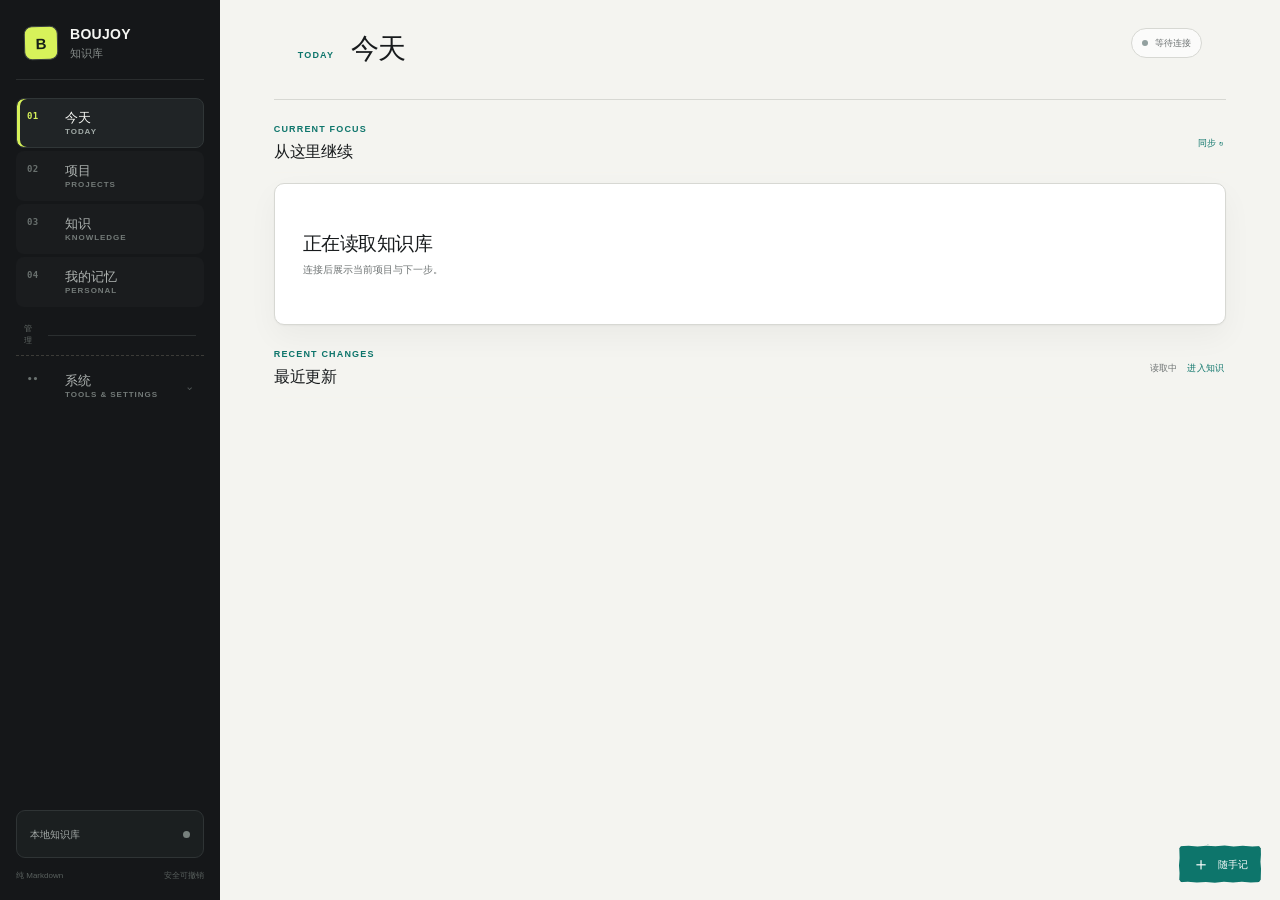
==== commit 7140ee91: "feat: render ontology as transparent globe" ====
--- a/AI-Second-Brain-UI/index.html
+++ b/AI-Second-Brain-UI/index.html
@@ -7,7 +7,7 @@
     <title>Boujoy知识库</title>
     <link rel="icon" href="data:," />
     <link rel="stylesheet" href="./styles.css?v=20260824-22" />
-    <link rel="stylesheet" href="./polish.css?v=20260830-3" />
+    <link rel="stylesheet" href="./polish.css?v=20260831-1" />
   </head>
   <body class="context-hidden">
     <div class="app-shell">
@@ -180,7 +180,7 @@
 
         <section class="atlas-view" id="atlasView" hidden aria-label="知识库全景">
           <div class="atlas-toolbar">
-            <div><h2>知识图谱</h2></div>
+            <div><span class="section-kicker">OPERATIONAL ONTOLOGY</span><h2>业务本体地图</h2><p>默认以透明业务星球展示项目与场景；点击场景后以它为中心，按圆形关系展开真实动作、业务对象、验证门和来源，所有节点直接显示业务名称。</p></div>
             <div class="atlas-stats" id="atlasStats"><span><strong>0</strong> 节点</span><span><strong>0</strong> 关联</span></div>
           </div>
           <div class="atlas-layout">
@@ -191,7 +191,18 @@
               <div class="atlas-controls" aria-label="图谱视图控制"><button id="atlasZoomOut" type="button" aria-label="缩小图谱">−</button><button id="atlasReset" type="button">适应</button><button id="atlasZoomIn" type="button" aria-label="放大图谱">＋</button></div>
               <div class="atlas-empty" id="atlasEmpty"><strong>连接知识库后生成全景</strong><p>项目、知识、内容和 Skill 会成为可探索节点。</p></div>
             </div>
-            <aside class="atlas-accessible"><h3>节点列表</h3><ul id="atlasNodeList"></ul></aside>
+            <aside class="atlas-navigator" aria-label="业务场景导航">
+              <div class="atlas-navigator-heading"><div><span>业务结构</span><strong id="atlasNavigatorTitle">全部项目</strong></div><button id="atlasOverview" type="button">总览</button></div>
+              <div class="atlas-project-tree" id="atlasProjectTree"></div>
+              <section class="atlas-scenario-inspector" id="atlasScenarioInspector" hidden>
+                <button class="atlas-back" id="atlasBack" type="button">← 清除场景聚焦</button>
+                <span class="section-kicker">SCENARIO DETAIL</span>
+                <h3 id="atlasFocusTitle"></h3>
+                <div class="atlas-focus-meta" id="atlasFocusMeta"></div>
+                <button class="atlas-open-focus" id="atlasOpenFocus" type="button">打开场景文档</button>
+                <ul class="atlas-node-list" id="atlasNodeList"></ul>
+              </section>
+            </aside>
           </div>
         </section>
 
@@ -349,6 +360,6 @@
       </form>
     </dialog>
 
-    <script src="./app.js?v=20260824-11" defer></script>
+    <script src="./app.js?v=20260831-1" defer></script>
   </body>
 </html>
--- a/AI-Second-Brain-UI/polish.css
+++ b/AI-Second-Brain-UI/polish.css
@@ -2683,3 +2683,375 @@
     min-height: 74px;
   }
 }
+
+/* Operational ontology hierarchy */
+body .atlas-toolbar p {
+  display: block;
+  max-width: 620px;
+  margin-top: 6px;
+  font-size: 10px;
+}
+
+body .atlas-layout {
+  grid-template-columns: minmax(0, 1fr) 320px;
+  align-items: stretch;
+  gap: 16px;
+}
+
+body .atlas-stage {
+  min-height: 690px;
+  background:
+    linear-gradient(rgba(248, 249, 246, 0.86), rgba(248, 249, 246, 0.86)),
+    repeating-linear-gradient(0deg, transparent 0 31px, rgba(28, 61, 60, 0.035) 31px 32px),
+    repeating-linear-gradient(90deg, transparent 0 31px, rgba(28, 61, 60, 0.035) 31px 32px);
+}
+
+body .atlas-stage[data-atlas-mode="overview"] {
+  min-height: 760px;
+  background:
+    radial-gradient(circle at 50% 49%, rgba(75, 162, 149, 0.09) 0, rgba(75, 162, 149, 0.032) 32%, transparent 62%),
+    radial-gradient(circle at 31% 24%, rgba(255, 255, 255, 0.94) 0, rgba(255, 255, 255, 0) 38%),
+    linear-gradient(145deg, rgba(250, 250, 247, 0.98), rgba(244, 247, 243, 0.96));
+}
+
+body .atlas-stage[data-atlas-mode="overview"] .atlas-orbit-one {
+  opacity: 0;
+}
+
+body .atlas-stage[data-atlas-mode="overview"] .atlas-orbit-two {
+  opacity: 0;
+}
+
+body .atlas-stage[data-atlas-mode="focus"] {
+  min-height: 760px;
+  background:
+    radial-gradient(circle at center, rgba(13, 117, 107, 0.055) 0 1px, transparent 2px),
+    radial-gradient(circle at center, transparent 0 31%, rgba(28, 61, 60, 0.06) 31.2% 31.5%, transparent 31.7% 45%, rgba(28, 61, 60, 0.045) 45.2% 45.5%, transparent 45.7%),
+    linear-gradient(rgba(248, 249, 246, 0.9), rgba(248, 249, 246, 0.9));
+}
+
+.atlas-navigator {
+  display: flex;
+  min-width: 0;
+  max-height: 760px;
+  flex-direction: column;
+  overflow: auto;
+  border: 1px solid var(--desk-line);
+  border-radius: var(--desk-radius);
+  color: var(--desk-ink);
+  background: var(--desk-surface-strong);
+  box-shadow: var(--desk-shadow-small);
+}
+
+.atlas-navigator [hidden] {
+  display: none !important;
+}
+
+.atlas-navigator-heading {
+  position: sticky;
+  z-index: 2;
+  top: 0;
+  display: flex;
+  min-height: 64px;
+  align-items: center;
+  justify-content: space-between;
+  gap: 12px;
+  padding: 12px 14px;
+  border-bottom: 1px solid var(--desk-line);
+  background: rgba(251, 252, 249, 0.96);
+  backdrop-filter: blur(12px);
+}
+
+.atlas-navigator-heading div,
+.atlas-project-card header div {
+  display: grid;
+  gap: 2px;
+}
+
+.atlas-navigator-heading span,
+.atlas-project-card header small,
+.atlas-detail-group header small {
+  color: var(--desk-muted);
+  font-size: 9px;
+}
+
+.atlas-navigator-heading strong {
+  font-size: 12px;
+  font-weight: 680;
+}
+
+.atlas-navigator-heading button,
+.atlas-back,
+.atlas-open-focus {
+  min-height: 32px;
+  padding: 7px 10px;
+  border: 1px solid var(--desk-line-strong);
+  border-radius: 7px;
+  color: var(--desk-ink);
+  background: #f7f8f5;
+  cursor: pointer;
+  font-size: 9px;
+  transition: border-color 180ms ease, color 180ms ease, background 180ms ease;
+}
+
+.atlas-navigator-heading button:hover,
+.atlas-back:hover,
+.atlas-open-focus:hover,
+.atlas-navigator-heading button:focus-visible,
+.atlas-back:focus-visible,
+.atlas-open-focus:focus-visible {
+  border-color: var(--desk-accent);
+  color: var(--desk-accent);
+  background: var(--desk-accent-soft);
+  outline: 0;
+}
+
+.atlas-project-tree {
+  order: 2;
+  display: grid;
+  gap: 12px;
+  padding: 12px;
+}
+
+.atlas-project-card {
+  overflow: hidden;
+  border: 1px solid var(--desk-line);
+  border-radius: 9px;
+  background: #fbfcf9;
+  transition: opacity 180ms ease, border-color 180ms ease, box-shadow 180ms ease;
+}
+
+.atlas-project-card.is-muted {
+  opacity: 0.38;
+}
+
+.atlas-project-card.is-focused {
+  border-color: rgba(13, 117, 107, 0.5);
+  box-shadow: 0 0 0 3px rgba(13, 117, 107, 0.08);
+}
+
+.atlas-project-card > header,
+.atlas-detail-group > header {
+  display: flex;
+  align-items: center;
+  gap: 9px;
+  padding: 11px 12px;
+}
+
+.atlas-project-card header > span,
+.atlas-detail-group header > span,
+.atlas-fallback-list button > span {
+  width: 9px;
+  height: 9px;
+  flex: 0 0 9px;
+  border-radius: 50%;
+  background: var(--node-color);
+}
+
+.atlas-project-card header strong,
+.atlas-detail-group header strong {
+  font-size: 11px;
+  font-weight: 680;
+}
+
+.atlas-scenario-stack {
+  display: grid;
+  gap: 1px;
+  border-top: 1px solid var(--desk-line);
+  background: var(--desk-line);
+}
+
+.atlas-scenario-stack button {
+  display: grid;
+  gap: 4px;
+  padding: 10px 12px;
+  border: 0;
+  color: var(--desk-ink);
+  background: var(--desk-surface-strong);
+  cursor: pointer;
+  text-align: left;
+  transition: color 180ms ease, background 180ms ease;
+}
+
+.atlas-scenario-stack button:hover,
+.atlas-scenario-stack button:focus-visible {
+  color: var(--desk-accent);
+  background: #edf5f2;
+  outline: 0;
+}
+
+.atlas-scenario-stack button strong {
+  font-size: 10px;
+  font-weight: 620;
+  line-height: 1.5;
+}
+
+.atlas-scenario-stack button span {
+  color: var(--desk-muted);
+  font-size: 8px;
+}
+
+.atlas-scenario-stack button.is-muted {
+  opacity: 0.42;
+}
+
+.atlas-scenario-stack button.is-focused {
+  color: var(--desk-accent);
+  background: var(--desk-accent-soft);
+  box-shadow: inset 3px 0 0 var(--desk-accent);
+}
+
+.atlas-scenario-inspector {
+  order: 1;
+  padding: 14px;
+  border-top: 1px solid var(--desk-line);
+}
+
+.atlas-navigator-heading {
+  order: 0;
+}
+
+.atlas-project-tree[data-atlas-focus-state="active"] {
+  border-top: 1px solid var(--desk-line);
+  background: #f4f6f3;
+}
+
+.atlas-scenario-inspector > .section-kicker {
+  display: block;
+  margin-top: 18px;
+}
+
+.atlas-scenario-inspector h3 {
+  margin: 7px 0 10px;
+  font-size: 17px;
+  font-weight: 700;
+  line-height: 1.38;
+}
+
+.atlas-focus-meta {
+  display: flex;
+  flex-wrap: wrap;
+  gap: 5px;
+  margin-bottom: 12px;
+}
+
+.atlas-focus-meta span {
+  padding: 4px 7px;
+  border: 1px solid var(--desk-line);
+  border-radius: 99px;
+  color: var(--desk-muted);
+  background: #f5f7f4;
+  font-size: 8px;
+}
+
+.atlas-open-focus {
+  width: 100%;
+  margin-bottom: 14px;
+  color: #fff;
+  border-color: var(--desk-accent);
+  background: var(--desk-accent);
+}
+
+.atlas-open-focus:hover,
+.atlas-open-focus:focus-visible {
+  color: #fff;
+  background: #075f58;
+}
+
+.atlas-node-list,
+.atlas-node-list ul,
+.atlas-fallback-list {
+  margin: 0;
+  padding: 0;
+  list-style: none;
+}
+
+.atlas-node-list {
+  display: grid;
+  gap: 10px;
+}
+
+.atlas-detail-group {
+  overflow: hidden;
+  border: 1px solid var(--desk-line);
+  border-radius: 9px;
+  background: #fbfcf9;
+  transition: border-color 180ms ease, box-shadow 180ms ease;
+}
+
+.atlas-detail-group.is-highlighted {
+  border-color: var(--desk-accent);
+  box-shadow: 0 0 0 3px var(--desk-accent-soft);
+}
+
+.atlas-detail-group > header small {
+  margin-left: auto;
+}
+
+.atlas-detail-group ul {
+  display: grid;
+  max-height: 220px;
+  overflow: auto;
+  border-top: 1px solid var(--desk-line);
+}
+
+.atlas-detail-group li + li {
+  border-top: 1px solid #e8ebe7;
+}
+
+.atlas-detail-group button,
+.atlas-fallback-list button {
+  width: 100%;
+  padding: 9px 11px;
+  border: 0;
+  color: var(--desk-muted);
+  background: var(--desk-surface-strong);
+  cursor: pointer;
+  font-size: 9px;
+  line-height: 1.55;
+  text-align: left;
+}
+
+.atlas-detail-group button:hover,
+.atlas-detail-group button:focus-visible,
+.atlas-fallback-list button:hover,
+.atlas-fallback-list button:focus-visible {
+  color: var(--desk-ink);
+  background: #edf5f2;
+  outline: 0;
+}
+
+.atlas-fallback-list button {
+  display: flex;
+  align-items: center;
+  gap: 8px;
+}
+
+@media (max-width: 980px) {
+  body .atlas-layout {
+    grid-template-columns: 1fr;
+  }
+
+  .atlas-navigator {
+    max-height: none;
+  }
+
+  .atlas-project-tree {
+    grid-template-columns: repeat(2, minmax(0, 1fr));
+  }
+}
+
+@media (max-width: 620px) {
+  body .atlas-stage {
+    min-height: 1060px;
+  }
+
+  .atlas-project-tree {
+    grid-template-columns: 1fr;
+  }
+
+  .atlas-stats span {
+    min-width: 0;
+    flex: 1 1 92px;
+  }
+}
